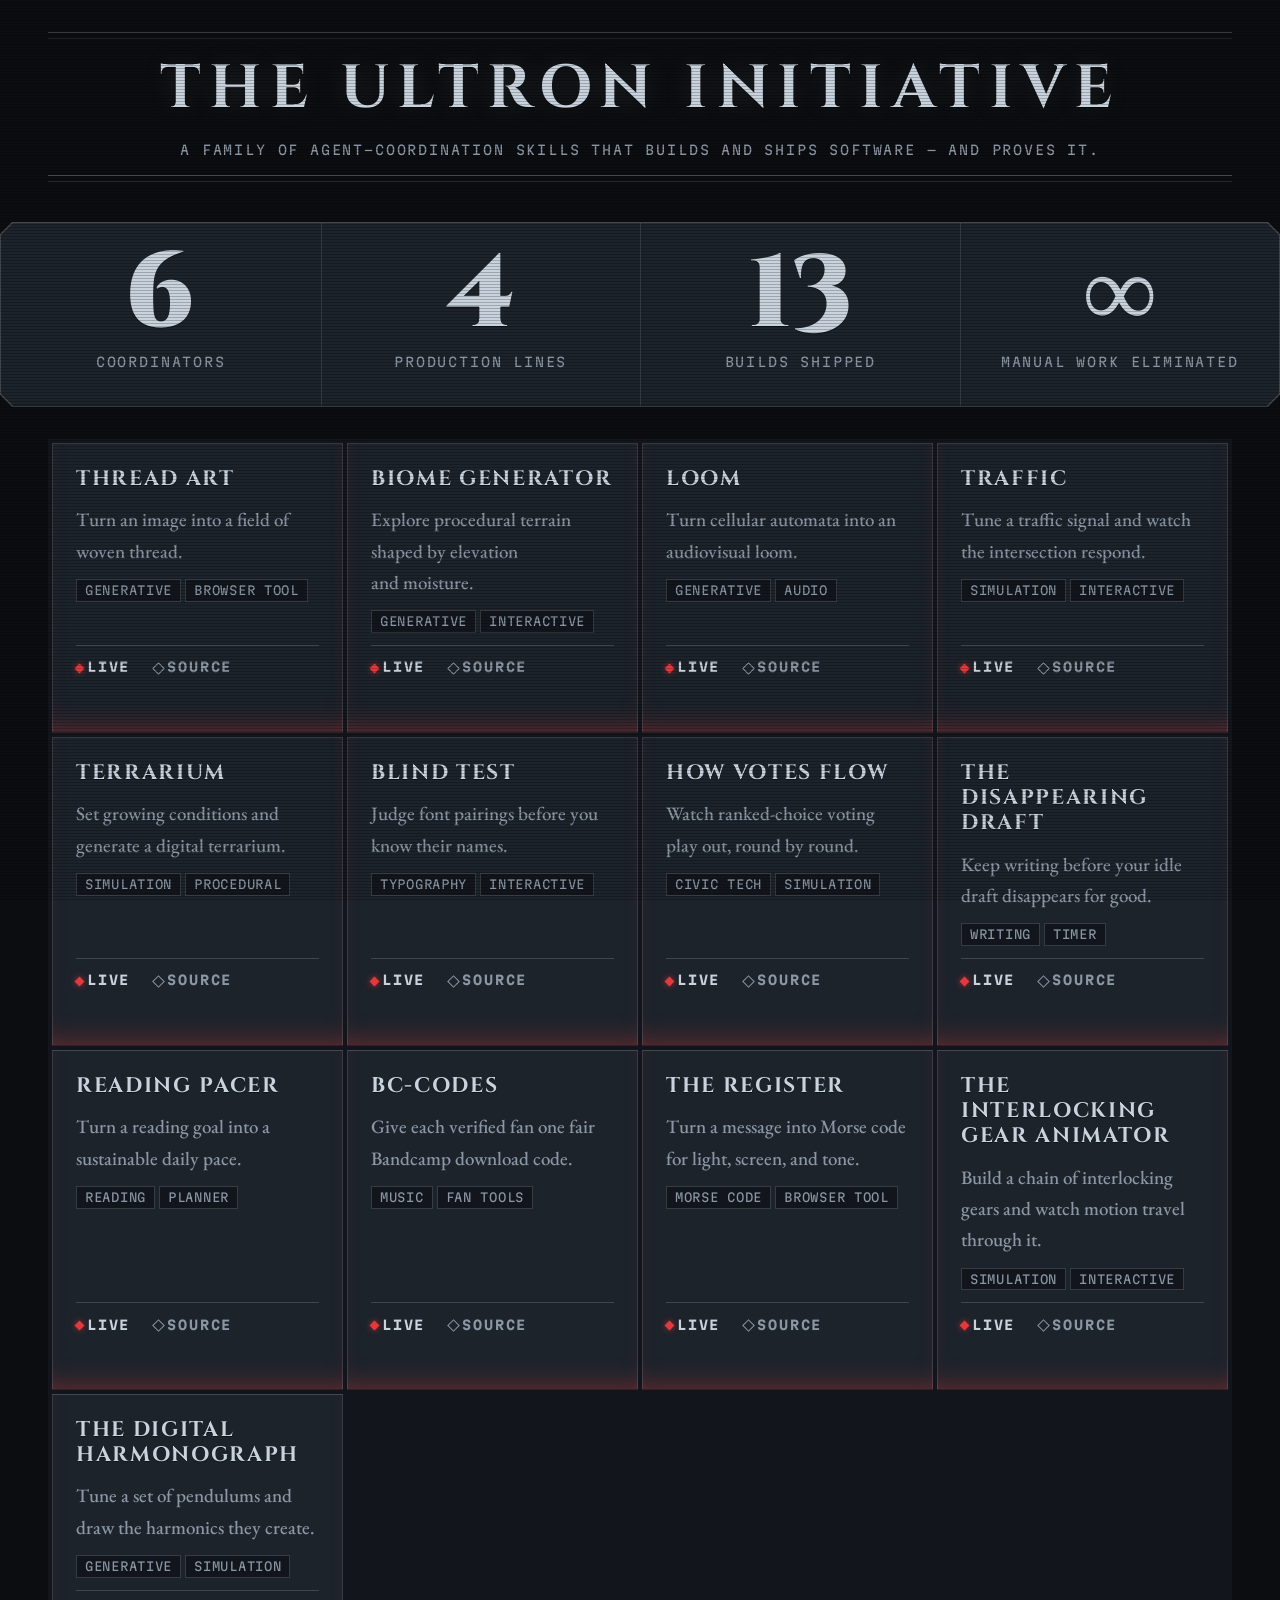
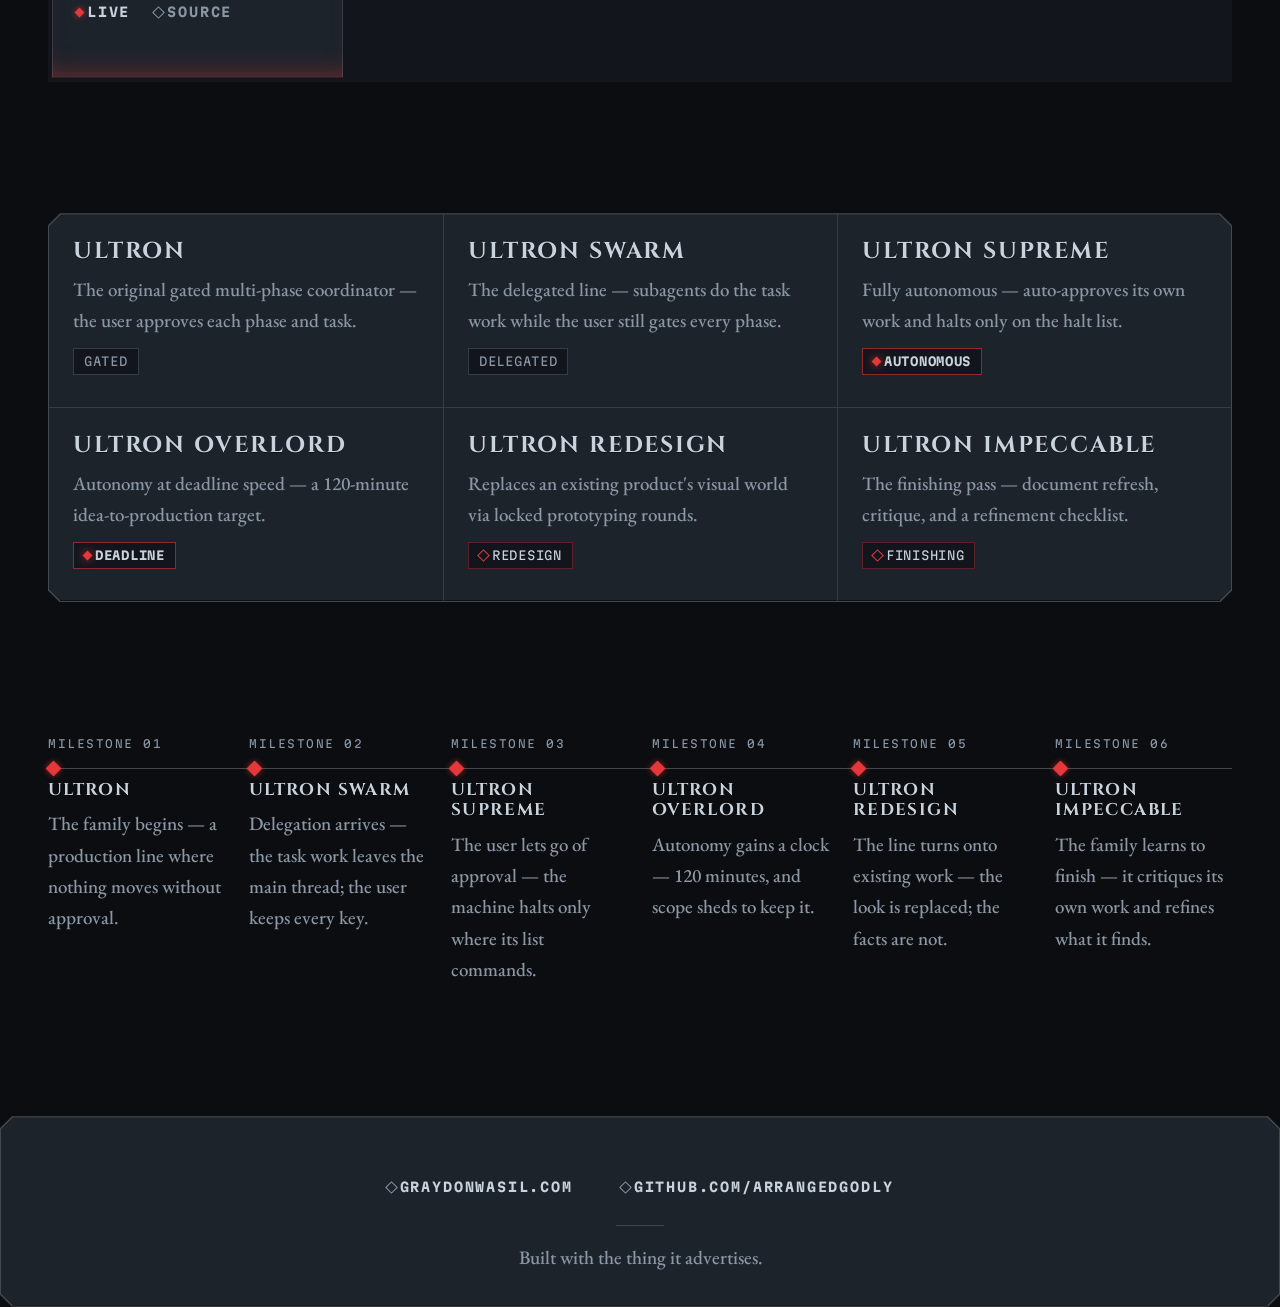
==== index.html @ 96508a0f "feat: The Ultron Initiative — zero-build showcase site One-page static monument for the ultron skill" ====
<!DOCTYPE html>
<html lang="en">
<head>
  <meta charset="utf-8">
  <meta name="viewport" content="width=device-width, initial-scale=1">
  <title>The Ultron Initiative</title>
  <link rel="icon" type="image/svg+xml" href="assets/favicon.svg">
  <link rel="stylesheet" href="css/tokens.css">
  <link rel="stylesheet" href="css/styles.css">
  <script src="data/builds.js" defer></script>
  <script src="data/timeline.js" defer></script>
  <script src="js/main.js" defer></script>
  <!-- A3 render pipeline: defer keeps order data -> loader -> renderer. -->
  <script src="js/render.js" defer></script>
  <!-- B5 motion system: defer keeps order data -> loader -> renderer -> motion. -->
  <script src="js/motion.js" defer></script>
</head>
<body>
  <!--
    Direction contract (locked — .impeccable/surfaces/index-html.md, key 4cf1bce5)

    - THESIS: The page is a monument to shipped work — thirteen engraved nameplates packed wall-to-wall under monumental counters — refusing the category-default stacked marketing bands and card-grid-with-hero arrangement.
    - OWN-WORLD: near-black `#0b0d10` ground, gunmetal `#1d232b` plate fields, chrome `#c9d3dd` engraved type, crimson `#e5383b` glow as the single active accent; scanline overlay; engraved/plate component language (nameplates, dedications, friezes — no soft cards, no drop-shadow card chrome).
    - STORY: visitor reads the counters (scale), scans the wall (proof, one click per plate), reads the dedications (the six coordinators), walks the frieze (growth over time), exits through the footer plate.
    - FIRST VIEWPORT: chrome wordmark "THE ULTRON INITIATIVE" stamped across the top; monumental counter band beneath it (6 COORDINATORS · 4 AUTONOMOUS MODES · 13 BUILDS SHIPPED · ∞ MANUAL WORK ELIMINATED); first crimson-lit nameplates glinting at the fold line.
    - FORM: Honor-Roll Wall, dealt position 5 of seven grounded structures, seed key `e8d349a0`.
    - FINISH: unreviewed and undocumented is unfinished; this build ends with the finish review, the verdict, DESIGN.md, and every shipping raster carrying its provenance.
  -->
  <!-- C1: the machine speaks even when it cannot run. Every section below
       is an empty mount until js/render.js fills it, so with scripting
       disabled the page would be a bare lintel — this notice names the
       mechanism and the recovery. The UA renders it ONLY when JS is off;
       with scripting enabled <noscript> content is never shown. -->
  <!-- D1: the skip link is the page's FIRST focusable element. It is
       visually hidden until focused (css section 9) and jumps straight to
       the wall — the content itself — past the wordmark and the counters.
       A plain anchor: it works with scripting disabled too. -->
  <a class="skip-link" href="#wall">Skip to the wall</a>
  <noscript>
    <!-- R3 ($impeccable polish): sentence case, machine voice — a long
         degraded passage in caps reads as shouting (the critique's
         all-caps-body finding); the transform came off in css section 8.
         Problem + recovery kept honest: JavaScript off, page empty, turn
         it on. -->
    <p class="noscript-notice">The machine renders this monument — JavaScript carves every section from data. Your browser declines it, so the wall stands unassembled. Enable JavaScript, and it rises.</p>
  </noscript>
  <!-- D1 landmarks: the wordmark stamp is the page banner (a body-level
       <header>); <main> holds the monument proper; the footer is the
       contentinfo. One h1 — the wordmark. A1 created no nav (single-page,
       no anchors) and none is added. -->
  <header id="hero">
    <!-- B2: the wordmark stamp. #hero is B2's build (A3 never renders it);
         the text is static branding, not data content. D1 moved it out of
         <main> into this banner <header>; styles are id-based, unchanged. -->
    <h1 class="hero-wordmark">The Ultron Initiative</h1>
    <!-- R2 ($impeccable clarify): the one plain-language line — what the
         family is, in the machine's readout voice. Static branding like the
         wordmark above it; styled in css section 1 (.hero-category); a plain
         <p>, no heading, no landmark. -->
    <p class="hero-category">A family of agent-coordination skills that builds and ships software — and proves it.</p>
  </header>
  <main>
    <section id="stats"></section>
    <!-- D1: tabindex="-1" lets the skip link move real focus onto the wall
         (anchors alone scroll but do not focus); the section's own outline
         is suppressed in css section 9 — it is a programmatic target, not a
         tab stop. -->
    <section id="wall" tabindex="-1"></section>
    <section id="roster"></section>
    <section id="frieze"></section>
  </main>
  <footer id="footer"></footer>
</body>
</html>
---- css/tokens.css ----
/* ==========================================================================
   The Ultron Initiative — design tokens + type foundation (task B1)
   --------------------------------------------------------------------------
   World: Honor-Roll Wall (locked, .impeccable/surfaces/index-html.md key
   4cf1bce5). Near-black ground, gunmetal plates, chrome engraved type,
   crimson as the single active accent, scanline overlay.

   LOADING: this file is linked BEFORE css/styles.css in index.html
   (link-first, chosen over @import so both sheets fetch in parallel and
   @font-face resolves without an import waterfall). styles.css stays
   import-free; B2-B4 append component styles there.

   TYPE (committed, docs/ultron/research/r1-typefaces.md — do not substitute):
   - Cinzel 700        wordmark, nameplate titles, section headings
   - Cinzel 900        monumental counter numerals (never below 600 — R1 risk)
   - Martian Mono 400  readouts, tags, labels, FINISH line
   - Martian Mono 700  active mode, readout emphasis
   - EB Garamond 500   body paragraphs, plate one-liners (never 400 here —
                       old-style hairlines die on near-black)

   All faces are latin-subset OFL woff2, self-hosted in assets/fonts/
   (licenses in assets/fonts/licenses/). Zero external requests: every
   url() in this sheet is same-origin relative to css/.

   CONTRAST (WCAG math logged in docs/ultron/production-log.md, B1):
   - --chrome      on --ground 12.83:1, on --plate 10.43:1 (body AAA)
   - --chrome-dim  on --ground  6.55:1, on --plate  5.32:1 (secondary AA)
   - --crimson     on --ground  4.60:1, on --plate  3.74:1 (accent; body-
                   size only on ground, large-text on plate)
   ========================================================================== */

:root {
  /* --- Palette (pinned — do not retune) --------------------------------- */
  --ground: #0b0d10;             /* page ground, near-black                */
  --plate: #1d232b;              /* gunmetal plate fields                  */
  --well: #12161c;               /* recessed wells inside plates (non-text)*/
  --chrome: #c9d3dd;             /* primary engraved type                  */
  --chrome-dim: #8b97a5;         /* secondary text (6.55:1 ground/5.32:1 plate) */
  --crimson: #e5383b;            /* the single active accent               */

  /* Hairline chrome rules and engraved edges (alpha over whatever field
     they cross, so one value serves ground and plate).                    */
  --rule-strong: rgba(201, 211, 221, 0.30);  /* hairline rules on ground   */
  --rule-soft: rgba(201, 211, 221, 0.14);    /* dividers, plate inner rules*/
  --rule-on-plate: rgba(201, 211, 221, 0.20);
  --edge-dark: rgba(0, 0, 0, 0.60);          /* engraved upper-edge shadow */
  --edge-light: rgba(201, 211, 221, 0.08);   /* engraved lower-edge catch  */

  /* --- Engraved plate language (composable primitives for B2-B4) -------- */
  --hairline: 1px;
  /* Bevelled plaque edge: dark top lip, chrome catch light on the bottom. */
  --plate-edge: inset 0 1px 0 rgba(0, 0, 0, 0.55),
                inset 0 -1px 0 rgba(201, 211, 221, 0.07);
  /* Lettering seated into the plate (pair with --chrome text on --plate). */
  --engrave-text: 0 1px 0 rgba(0, 0, 0, 0.45);
  /* Corner treatment: cut-plaque chamfer. NOTE: clip-path clips borders,
     so the hairline frame is made by an outer element filled with the rule
     color and an inner element inset by --hairline, both clipped.         */
  --chamfer: 12px;
  --corner-chamfer: polygon(
    var(--chamfer) 0, calc(100% - var(--chamfer)) 0, 100% var(--chamfer),
    100% calc(100% - var(--chamfer)), calc(100% - var(--chamfer)) 100%,
    var(--chamfer) 100%, 0 calc(100% - var(--chamfer)), 0 var(--chamfer));

  /* Crimson glow — the ONE active accent (hover raises glow, never motion-
     heavy; B5 owns the animation). Committed-world effect, not decoration:
     it marks the live/active state.                                       */
  --glow-crimson-soft: 0 0 18px rgba(229, 56, 59, 0.22);
  --glow-crimson-strong: 0 0 30px rgba(229, 56, 59, 0.38),
                         0 0 6px rgba(229, 56, 59, 0.55);

  /* --- Type families (fallbacks per R1) ---------------------------------- */
  --font-display: "Cinzel", "Times New Roman", serif;
  --font-mono: "Martian Mono", ui-monospace, "Courier New", monospace;
  --font-body: "EB Garamond", Georgia, serif;

  /* --- Type scale ---------------------------------------------------------
     --size-counter is deliberately monumental beyond the generic 6rem
     display cap: the committed FIRST VIEWPORT contract calls for monumental
     engraved numerals (memorable moment). Fluid via clamp.                */
  --size-counter: clamp(3.5rem, 5.5vw + 2rem, 9rem);    /* Cinzel 900      */
  --size-wordmark: clamp(2.25rem, 3.5vw + 1rem, 4.5rem);/* Cinzel 700      */
  --size-section: clamp(1.75rem, 1.4rem + 1.2vw, 2.75rem);
  --size-title: clamp(1.375rem, 1.125rem + 0.75vw, 1.875rem); /* nameplates */
  --size-body: clamp(1.0625rem, 1rem + 0.3vw, 1.1875rem);     /* Garamond   */
  --size-readout: 0.8125rem;                            /* Martian Mono 400*/
  --size-tag: 0.75rem;
  --size-micro: 0.6875rem;                              /* tracked caps only*/

  --leading-counter: 0.95;
  --leading-tight: 1.15;
  --leading-title: 1.2;
  --leading-readout: 1.4;
  --leading-body: 1.65;

  /* Inscriptional caps get positive tracking; never negative on Cinzel.   */
  --track-caps-wide: 0.14em;   /* wordmark, readouts set in uppercase       */
  --track-caps: 0.08em;        /* nameplate titles, section headings        */
  --track-readout: 0.06em;

  --weight-heavy: 900;
  --weight-bold: 700;
  --weight-body: 500;
  --weight-regular: 400;

  /* Counter numerals: lining + tabular so the B5 count-up doesn't jitter  */
  --numeric-tabular: lining-nums tabular-nums;

  --measure: 68ch;             /* body measure, craft floor 65-75ch         */

  /* --- Spacing scale (4px base; tight groups, generous separation) ------ */
  --space-3xs: 0.25rem;
  --space-2xs: 0.5rem;
  --space-xs: 0.75rem;
  --space-sm: 1rem;
  --space-md: 1.5rem;
  --space-lg: 2rem;
  --space-xl: 3rem;
  --space-2xl: 4rem;
  --space-3xl: 6rem;
  --space-4xl: 8rem;
  --gutter: clamp(1.25rem, 4vw, 3rem);        /* page gutter               */
  --section-gap: clamp(4rem, 9vw + 1rem, 9rem); /* between monument blocks */

  /* --- Scanline overlay ---------------------------------------------------
     Committed-world texture (OWN-WORLD block). A fixed, non-interactive
     pseudo-element paints 1px dark lines every 3px: visible as faint
     machine-texture on the gunmetal plates, near-invisible on the ground,
     never obscuring content. Static — no animation (B5 owns motion).      */
  --scanline-period: 3px;
  --scanline-ink: rgba(0, 0, 0, 0.22);
  --scanline-z: 9999;
}

/* --- Vendored faces (OFL; upstream google/fonts, vendored via Fontsource
       5.3.0 latin subsets — sources + dates in production-log.md B1). ------ */
@font-face {
  font-family: "Cinzel";
  src: url("../assets/fonts/cinzel-latin-700-normal.woff2") format("woff2");
  font-weight: 700;
  font-style: normal;
  font-display: swap;
  unicode-range: U+0000-00FF, U+0131, U+0152-0153, U+02BB-02BC, U+02C6,
    U+02DA, U+02DC, U+0304, U+0308, U+0329, U+2000-206F, U+20AC, U+2122,
    U+2191, U+2193, U+2212, U+2215, U+FEFF, U+FFFD;
}
@font-face {
  font-family: "Cinzel";
  src: url("../assets/fonts/cinzel-latin-900-normal.woff2") format("woff2");
  font-weight: 900;
  font-style: normal;
  font-display: swap;
  unicode-range: U+0000-00FF, U+0131, U+0152-0153, U+02BB-02BC, U+02C6,
    U+02DA, U+02DC, U+0304, U+0308, U+0329, U+2000-206F, U+20AC, U+2122,
    U+2191, U+2193, U+2212, U+2215, U+FEFF, U+FFFD;
}
@font-face {
  font-family: "Martian Mono";
  src: url("../assets/fonts/martian-mono-latin-400-normal.woff2")
    format("woff2");
  font-weight: 400;
  font-style: normal;
  font-display: swap;
  unicode-range: U+0000-00FF, U+0131, U+0152-0153, U+02BB-02BC, U+02C6,
    U+02DA, U+02DC, U+0304, U+0308, U+0329, U+2000-206F, U+20AC, U+2122,
    U+2191, U+2193, U+2212, U+2215, U+FEFF, U+FFFD;
}
@font-face {
  font-family: "Martian Mono";
  src: url("../assets/fonts/martian-mono-latin-700-normal.woff2")
    format("woff2");
  font-weight: 700;
  font-style: normal;
  font-display: swap;
  unicode-range: U+0000-00FF, U+0131, U+0152-0153, U+02BB-02BC, U+02C6,
    U+02DA, U+02DC, U+0304, U+0308, U+0329, U+2000-206F, U+20AC, U+2122,
    U+2191, U+2193, U+2212, U+2215, U+FEFF, U+FFFD;
}
@font-face {
  font-family: "EB Garamond";
  src: url("../assets/fonts/eb-garamond-latin-500-normal.woff2")
    format("woff2");
  font-weight: 500;
  font-style: normal;
  font-display: swap;
  unicode-range: U+0000-00FF, U+0131, U+0152-0153, U+02BB-02BC, U+02C6,
    U+02DA, U+02DC, U+0304, U+0308, U+0329, U+2000-206F, U+20AC, U+2122,
    U+2191, U+2193, U+2212, U+2215, U+FEFF, U+FFFD;
}

/* --- Minimal base (everything B2 needs below the token layer) ----------- */
html {
  background: var(--ground); /* overscroll never flashes white */
}

body {
  margin: 0;
  background: var(--ground);
  color: var(--chrome);
  font-family: var(--font-body);
  font-size: var(--size-body);
  font-weight: var(--weight-body);
  line-height: var(--leading-body);
  -webkit-font-smoothing: antialiased;
  text-rendering: optimizeLegibility;
}

/* Browser-surface chrome, themed (craft floor): selection cuts a crimson
   window into the metal rather than shipping the OS default. */
::selection {
  background: rgba(229, 56, 59, 0.35);
  color: var(--chrome);
}

/* The scanline overlay. */
body::after {
  content: "";
  position: fixed;
  inset: 0;
  z-index: var(--scanline-z);
  pointer-events: none;
  background: repeating-linear-gradient(
    to bottom,
    transparent 0,
    transparent calc(var(--scanline-period) - 1px),
    var(--scanline-ink) calc(var(--scanline-period) - 1px),
    var(--scanline-ink) var(--scanline-period)
  );
}
---- css/styles.css ----
/* ==========================================================================
   The Ultron Initiative — main stylesheet.
   B1 tokens + type live in css/tokens.css, linked BEFORE this file in
   index.html (link-first, not @import — parallel fetch, no waterfall).
   This file stays import-free; B2-B5 append component styles here.

   --------------------------------------------------------------------------
   B2 — FIRST VIEWPORT + B3 — NAMEPLATE WALL + B4 — ROSTER / FRIEZE /
   FOOTER (this file's scope)
   World: Honor-Roll Wall (locked, .impeccable/surfaces/index-html.md key
   4cf1bce5). The first viewport is a monument wall, not a SaaS hero:

     1. #hero  — chrome wordmark "THE ULTRON INITIATIVE" stamped across the
                 top between engraved double hairlines (the lintel).
     2. #stats — the monumental counter band: one full-bleed chamfered
                 gunmetal plate, four counters, Cinzel 900 numerals, mono
                 readout labels, hairline separators. data-count hooks are
                 A3's and stay untouched (B5 animates them).
     3. #wall  — the nameplate wall BEGINS in the first viewport: packed
                 auto-fill grid on a shared backing field, hairline-ruled
                 plates, engraved anatomy (title, one-liner, tags, links).
                 A faint static crimson ember pools at each plate's base —
                 the "first crimson-lit nameplates glinting at the fold
                 line"; hover/keyboard focus RAISES the glow (strong token).
                 Hover/focus states below are static; B5 wires their
                 transitions in section 7.

   Roster, frieze and footer are B4's builds, closing the styled page
   top-to-bottom in the same language:

     4. #roster — six dedications carved into ONE monumental chamfered
        band (the counter-band technique): 3x2 at desktop, 2x3 at tablet,
        one course at phone, hairline seams — never floating cards. Mode
        chips use a GRADED accent system (deliberate, logged B4): lit
        crimson diamonds mark the autonomous/deadline lines, hollow
        crimson the bounded passes, plain dim chips the human-gated
        lines — crimson stays the active accent, spent where the machine
        acts.
     5. #frieze — the lineage carved into the OPEN GROUND between the
        roster plate and the footer plate (the frieze breathes larger
        than the wall; the hairline spine IS the band): one full-width
        rail, hollow chrome diamonds seated on it, six courses hung
        below. Below 1180px it stands up into a vertical stele — one
        strategy per range, fully executed, no scroll traps, zero page
        overflow.
     6. #footer — a full-bleed chamfered plate bookending the counter
        band: attribution links in the wall's link anatomy (mono caps,
        drawn hollow diamonds, 44px targets), sign-off under a short
        centered rule. The page ends anchored on engraved metal.

   NEW text pairs introduced by B3: none — SOURCE links moved to
   --chrome-dim on --plate (5.32:1, logged at B1); LIVE links keep
   --chrome on --plate (10.43:1). Non-text: crimson hover rule / glow /
   diamonds on plate 3.74:1 and on ground 4.60:1 (both >= 3:1, WCAG
   1.4.11). Earlier pairs reuse logged values (chrome/ground 12.83,
   chrome/plate 10.43, chrome-dim/plate 5.32, chrome-dim/ground 6.55,
   chrome-dim/well 6.11).

   NEW text pairs introduced by B4: none — every pair reuses the logged
   matrix. Dedication names chrome/plate 10.43:1; roles chrome-dim/plate
   5.32:1; mode chips on --well (dim grade chrome-dim 6.11:1, marked/lit
   grades chrome 11.96:1); frieze dates + lines chrome-dim/ground 6.55:1,
   frieze titles chrome/ground 12.83:1; footer links chrome/plate
   10.43:1, sign-off chrome-dim/plate 5.32:1. Non-text markers: solid
   crimson chip diamonds on well 4.28:1, hollow dim-chrome diamonds on
   plate 5.32:1 (footer), chrome-dim frieze nodes on ground 6.55:1 — all
   >= 3:1 (WCAG 1.4.11). Chip FRAMES in alpha crimson are decorative
   tint; the mode word + diamond carry the state.

   ==========================================================================
   B5 — MOTION SYSTEM (section 7 of this file + js/motion.js)
   The page's ONE authored moment plus its registered glow states, all in
   section 7 so the motion system is auditable in one place:

     - COUNT-UP: the counter band counts up once on first view (driven by
       js/motion.js over A3's data-count hooks; numbers change via
       textContent ONLY — the .stat cells are fixed 1fr grid tracks, so no
       layout property is ever animated). ∞ renders verbatim, no hook.
     - GLOW: transitions on transform / box-shadow / background-color /
       border-color / text-decoration-color / text-shadow ONLY — never a
       layout property. Plate hover + footer-link underline are
       intent-only (hover/focus); frieze node ignition (.is-lit) and the
       roster band ignition (.is-ignited) are one-time, scroll-triggered
       via IntersectionObserver in js/motion.js (60ms stagger steps).
     - prefers-reduced-motion: the media query at the end of section 7
       kills every transition (states snap, all final, fully readable)
       and js/motion.js renders final values / final glow statically.
   ==========================================================================

   ==========================================================================
   C1 — DEGRADED STATES (section 8 of this file + the <noscript> block in
   index.html; js/motion.js and js/render.js untouched by C1)
   The monument under failure, in the same engraved language:

     - .noscript-notice — with scripting disabled the five mounts stay
       empty mounts, so the UA renders C1's <noscript> band at the top of
       <body>: a full-width gunmetal band, the machine naming the problem
       and the recovery in sentence-case readout type (R3 dropped the caps
       transform — long degraded passages in caps read as shouting) over
       the marked hollow-crimson diamond. Never shown when JS runs.
     - .empty-state — A3's degraded-mount element (<p class="empty-state"
       role="status">, emitted for #stats/#wall/#frieze when their data is
       empty/invalid): a quiet plate — hairline rule, raised bevel,
       sentence-case readout type in --chrome-dim (R3, same finding) —
       carrying the one-line message and
       its recovery hint over the same marked diamond (the mode chips'
       "marked" grade: the machine reports a bounded state, crimson stays
       the active accent). Inside #stats the state is re-clipped to the
       band's own chamfer and spans full width so the band frame never
       shows a lit gap (the B3 lesson: rule-color background must never
       peek out beside a plate).
     - Link-less plates need no rule: render.js omits .plate-links
       entirely when a build carries no usable url/sourceUrl, and the
       plate column simply ends at its tags (verified by trigger in the
       C1 harness; nothing to restyle).

   NEW text pairs introduced by C1: none — .empty-state and
   .noscript-notice reuse logged values (chrome-dim/plate 5.32:1,
   chrome/plate 10.43:1). Non-text: the hollow crimson marker on plate
   3.74:1 (>= 3:1, WCAG 1.4.11; the mode chips' marked diamond 4.28:1 on
   well already logged at B4 — same accent, same geometry).
   ==========================================================================

   ==========================================================================
   D1 — SEMANTICS + KEYBOARD (section 9 of this file; index.html landmark
   restructure + js/render.js heading system)
   The monument navigates non-visually (DAREDEVIL lens):

     - LANDMARKS (index.html): the wordmark stamp is the page BANNER
       (body-level <header id="hero>", moved out of <main> — styles are
       id-based, unchanged); <main> holds the monument (counter band, wall,
       dedications, frieze); <footer> is the contentinfo. No nav landmark:
       A1 created no nav (single page, no anchor links) and none is added.
     - OUTLINE (js/render.js): one h1 (the wordmark) -> one visually-hidden
       h2 per section (.section-heading, rendered by the pipeline) -> h3 per
       item (plate / dedication / milestone titles, demoted from A3's
       pending h2s). The headings are invisible (section 9) — structure
       without adding visual chrome.
     - SKIP LINK (.skip-link): the page's FIRST focusable element, hidden
       until focused, then a small ground plate — chrome mono caps on
       near-black with the global crimson :focus-visible ring — jumping to
       #wall (tabindex="-1" programmatic target, its section outline
       suppressed).

   NEW text pairs introduced by D1: none — the skip link reuses
   chrome/ground 12.83:1 (logged B1); the visually-hidden headings render
   no pixels. Focus ring unchanged from B2's global rule (crimson, 3.74:1
   on plate / 4.60:1 on ground — both >= 3:1, WCAG 1.4.11).
   ========================================================================== */

/* --- Browser-surface chrome (craft floor: the parts you did not draw still
   carry the design). Dark form/scrollbar surfaces + world scrollbars. ---- */
:root {
  color-scheme: dark;
}

html {
  scrollbar-color: var(--plate) var(--ground);
}

::-webkit-scrollbar {
  width: 12px;
  height: 12px;
}
::-webkit-scrollbar-track {
  background: var(--ground);
}
::-webkit-scrollbar-thumb {
  background: var(--plate);
  border: 1px solid var(--rule-soft);
}
::-webkit-scrollbar-thumb:hover {
  background: #232a34; /* --plate lifted one step; scroll affordance only */
}

/* Keyboard focus: one crimson ring everywhere (crimson on ground 4.60:1,
   on plate 3.74:1 — both above the 3:1 non-text minimum). */
:focus-visible {
  outline: 2px solid var(--crimson);
  outline-offset: 3px;
}

/* ==========================================================================
   1. HERO — the wordmark stamp (lintel of the monument)
   ========================================================================== */

#hero {
  padding: var(--space-lg) var(--gutter) var(--space-md);
  text-align: center;
}

/* Engraved double hairlines above and below the stamp — the lintel rules.
   Pseudo-elements so index.html stays a pure mount. */
#hero::before,
#hero::after {
  content: "";
  display: block;
  height: 5px; /* 1px rule + 3px gap + 1px rule */
  border-top: var(--hairline) solid var(--rule-strong);
  border-bottom: var(--hairline) solid var(--rule-soft);
}
#hero::before {
  margin-bottom: var(--space-sm);
}
#hero::after {
  margin-top: var(--space-sm);
}

.hero-wordmark {
  margin: 0;
  font-family: var(--font-display);
  font-weight: var(--weight-bold);
  font-size: var(--size-wordmark);
  line-height: var(--leading-tight);
  letter-spacing: var(--track-caps-wide);
  text-transform: uppercase;
  color: var(--chrome);
  text-wrap: balance;
  /* Stamped chrome: a dark seat below the lettering, plus one very faint
     chrome catch so the metal reads lit, not flat. Derived alphas of the
     pinned chrome only — no gradient text, no off-world color. */
  text-shadow:
    0 1px 0 rgba(0, 0, 0, 0.55),
    0 0 28px rgba(201, 211, 221, 0.14);
}

/* R2 ($impeccable clarify): the one plain-language line under the stamp —
   what the family is, spoken in the readout voice the counter band below
   already uses (Martian Mono 400, tracked caps, --chrome-dim). A quiet
   caption: text insertion only, the FIRST VIEWPORT composition (wordmark /
   counter band / plates at the fold) is untouched. New text pair reuses the
   logged matrix — chrome-dim on ground 6.55:1 (B1 arithmetic). */
.hero-category {
  margin: var(--space-sm) 0 0;
  font-family: var(--font-mono);
  font-weight: var(--weight-regular);
  font-size: var(--size-readout);
  line-height: var(--leading-readout);
  letter-spacing: var(--track-caps-wide);
  text-transform: uppercase;
  color: var(--chrome-dim); /* 6.55:1 on ground — B1 arithmetic */
  text-wrap: balance;
}

/* ==========================================================================
   2. COUNTER BAND — the monumental band beneath the wordmark
   --------------------------------------------------------------------------
   One full-bleed engraved plate. Chamfer + hairline frame via the tokens'
   outer-fill/inner-inset technique: #stats paints the rule color and is
   clipped; .stats-band sits 1px inside with its own clip, so the visible
   frame is a 1px chrome hairline that follows the cut corners.
   ========================================================================== */

#stats {
  margin-top: var(--space-sm);
  padding: var(--hairline);
  background: var(--rule-strong);
  clip-path: var(--corner-chamfer);
}

.stats-band {
  margin: 0;
  padding: 0;
  list-style: none;
  display: grid;
  grid-template-columns: repeat(4, minmax(0, 1fr));
  background: var(--plate);
  clip-path: var(--corner-chamfer);
  box-shadow:
    inset 0 1px 0 rgba(201, 211, 221, 0.06),
    inset 0 -1px 0 rgba(0, 0, 0, 0.5);
}

.stat {
  min-width: 0; /* long mono labels may never widen a track */
  padding: var(--space-md) var(--space-sm) var(--space-lg);
  text-align: center;
  border-left: var(--hairline) solid var(--rule-soft);
}
.stat:first-child {
  border-left: 0;
}

.stat-value {
  display: block;
  font-family: var(--font-display);
  font-weight: var(--weight-heavy);
  font-size: var(--size-counter);
  line-height: var(--leading-counter);
  color: var(--chrome);
  font-variant-numeric: var(--numeric-tabular);
  text-shadow: var(--engrave-text);
}

.stat-label {
  display: block;
  margin-top: var(--space-2xs);
  font-family: var(--font-mono);
  font-weight: var(--weight-regular);
  font-size: var(--size-readout);
  letter-spacing: var(--track-caps-wide);
  text-transform: uppercase;
  color: var(--chrome-dim);
}

/* ==========================================================================
   3. THE WALL — the nameplate wall (finished by task B3)
   --------------------------------------------------------------------------
   Packed wall, finished per B3: .wall-grid is one monument surface — a
   recessed --well backing field with mounting joints from the spacing
   scale — and each plate carries a hairline chrome rule, so plates are
   separated by rules over a shared field, never floating cards.
   auto-fill / minmax(280px) packs edge-to-edge and repacks 4 -> 2 -> 1
   columns with zero masonry gaps; 13 is prime, so the final row leaves
   bare backing wall visible — an honor roll with room to grow, not a
   hole (the earlier 1px chrome mortar read as a lit patch there, since
   empty cells painted LIGHTER than the plates).
   ========================================================================== */

#wall {
  margin: var(--space-lg) var(--gutter) 0;
}

.wall-grid {
  display: grid;
  grid-template-columns: repeat(auto-fill, minmax(min(100%, 280px), 1fr));
  gap: var(--space-3xs); /* mounting joints between plates */
  padding: var(--space-3xs); /* joint frame around the field */
  background: var(--well); /* the shared backing field of the monument */
}

.plate {
  position: relative;
  container: plate / inline-size; /* titles size against the plate, not vw */
  display: flex;
  flex-direction: column;
  gap: var(--space-xs);
  padding: var(--space-md);
  background: var(--plate);
  /* Raised-plate bevel (lit top lip, dark base) + hairline chrome rule +
     the static crimson ember pooled at the base — the glint the FIRST
     VIEWPORT contract asks for at the fold line. The rule is the B3
     mortar line: plates are separated by rules over the shared backing
     field, never floating cards. */
  box-shadow:
    inset 0 1px 0 rgba(201, 211, 221, 0.08),
    inset 0 -1px 0 rgba(0, 0, 0, 0.5),
    inset 0 0 0 1px var(--rule-soft),
    inset 0 -20px 30px -22px rgba(229, 56, 59, 0.55);
}

/* Hover / keyboard presence RAISES the glow (surface brief: "hover raises
   glow"): the chrome rule turns crimson, the base ember deepens, and the
   outer glow lifts to the strong token. The 1px lift is a static state
   change (translate only, never scale). The z-index lift lets the outer
   glow read over neighboring plates.
   B5 wired: the transform + box-shadow transition lives in section 7
   (no layout properties; prefers-reduced-motion snaps it). */
.plate:hover,
.plate:focus-within {
  z-index: 1;
  transform: translateY(-1px);
  box-shadow:
    inset 0 1px 0 rgba(201, 211, 221, 0.1),
    inset 0 -1px 0 rgba(0, 0, 0, 0.5),
    inset 0 0 0 1px rgba(229, 56, 59, 0.5),
    inset 0 -28px 44px -26px rgba(229, 56, 59, 0.62),
    var(--glow-crimson-strong);
}

.plate-title {
  margin: 0;
  font-family: var(--font-display);
  font-weight: var(--weight-bold);
  /* B3 wall fix: the wall packs MORE columns as the viewport WIDENS
     (auto-fill), so plates get narrower while a vw-based title would keep
     growing — measured overflow at 1280/1440/1600/1920 ("THE DIGITAL
     HARMONOGRAPH": Cinzel 700 caps + tracking = 10.6em, the wall's widest
     word). The title therefore scales against the plate itself (cqi),
     clamped to the same 1.375-1.875rem span as --size-title at the widths
     where plates are wide, with a 21px floor for the narrowest tracks.
     Slope chosen from measured word metrics: 9cqi - 4.5px keeps the
     longest word inside the inner edge at every packed column count
     (fit limit (plate-48px)/10.6). Fallback (no container-query support):
     the var(--size-title) declaration above still applies. */
  font-size: var(--size-title);
  font-size: clamp(1.3125rem, 9cqi - 0.28125rem, 1.875rem);
  line-height: var(--leading-title);
  letter-spacing: var(--track-caps);
  text-transform: uppercase;
  color: var(--chrome);
  text-wrap: balance;
  text-shadow: var(--engrave-text);
}

.plate-description {
  margin: 0;
  color: var(--chrome-dim); /* 5.32:1 on plate — B1 arithmetic */
  text-wrap: pretty;
}

.plate-tags {
  margin: 0;
  padding: 0;
  list-style: none;
  display: flex;
  flex-wrap: wrap;
  gap: var(--space-3xs);
}

.plate-tag {
  padding: 0.125rem 0.5rem;
  background: var(--well);
  border: var(--hairline) solid var(--rule-on-plate);
  font-family: var(--font-mono);
  font-weight: var(--weight-regular);
  font-size: var(--size-tag);
  line-height: var(--leading-readout);
  letter-spacing: var(--track-readout);
  text-transform: uppercase;
  color: var(--chrome-dim); /* 6.11:1 on well — B2 arithmetic, log entry */
}

/* Links row: seated behind a hairline base rule, pinned to the plate foot
   so rows of plates share one datum line. The links carry their own
   height (44px tap targets, B3) with centered content, so the rule sits
   a clean half-gap above the labels. */
.plate-links {
  margin-top: auto;
  display: flex;
  flex-wrap: wrap;
  gap: 0 var(--space-md);
  border-top: var(--hairline) solid var(--rule-on-plate);
}

.plate-link {
  box-sizing: border-box;
  display: inline-flex;
  align-items: center;
  min-height: 44px; /* tap-target floor (B3 validation criterion) */
  gap: var(--space-3xs);
  font-family: var(--font-mono);
  font-weight: var(--weight-bold);
  font-size: var(--size-readout);
  letter-spacing: var(--track-caps-wide);
  text-transform: uppercase;
  color: var(--chrome); /* 10.43:1 on plate */
  text-decoration: none;
}

/* Link markers are drawn geometry (the world's icon system): LIVE carries
   the lit crimson diamond — the per-plate glint, the only active marker;
   SOURCE a hollow dim-chrome one (inert/secondary, 5.32:1 on plate). */
.plate-link::before {
  content: "";
  width: 7px;
  height: 7px;
  transform: rotate(45deg);
}
.plate-link-live::before {
  background: var(--crimson);
  box-shadow: 0 0 6px rgba(229, 56, 59, 0.65);
}
.plate-link-source {
  color: var(--chrome-dim); /* 5.32:1 on plate — secondary by design */
}
.plate-link-source::before {
  border: var(--hairline) solid var(--chrome-dim);
}

.plate-link:hover {
  text-decoration: underline;
  text-decoration-color: var(--crimson);
  text-decoration-thickness: var(--hairline);
  text-underline-offset: 4px;
}
.plate-link-source:hover {
  color: var(--chrome); /* the inert link wakes under intent */
}

.plate-link:active {
  text-shadow: 0 0 10px rgba(229, 56, 59, 0.55);
}

/* ==========================================================================
   4. ROSTER — the dedication band (finished by task B4)
   --------------------------------------------------------------------------
   Six dedications carved into ONE monumental band — the counter band's own
   technique: #roster paints the rule color and is clipped; .roster-band
   sits 1px inside with its own clip, so the 1px chrome hairline frame
   follows the cut corners. Inside, hairline seams (never floating cards)
   divide the band: 3 x 2 at desktop, 2 x 3 at tablet, one course at phone.

   MODE CHIPS — a graded accent system (deliberate, logged B4). Crimson is
   the ACTIVE accent, so it marks how much machine acts, mirroring the
   wall's link language (lit crimson LIVE diamond vs dim hollow SOURCE):
     lit    autonomous / deadline — filled crimson diamond + glow, crimson
            frame, full-chrome bold text: the machine acts alone.
     marked redesign / finishing — hollow crimson diamond, faint crimson
            frame, chrome text: the machine runs a bounded pass.
     dim    gated / delegated — no diamond, plain well chip, dim chrome:
            the human holds the gate.
   Chip FRAMES in alpha crimson are decorative tint (the mode word + the
   solid diamond carry the state — 4.28:1 on well, non-text).
   ========================================================================== */

#roster {
  margin: var(--section-gap) var(--gutter) 0;
  padding: var(--hairline);
  background: var(--rule-strong);
  clip-path: var(--corner-chamfer);
}

.roster-band {
  margin: 0;
  padding: 0;
  list-style: none;
  display: grid;
  grid-template-columns: repeat(3, minmax(0, 1fr));
  background: var(--plate);
  clip-path: var(--corner-chamfer);
  box-shadow:
    inset 0 1px 0 rgba(201, 211, 221, 0.06),
    inset 0 -1px 0 rgba(0, 0, 0, 0.5);
}

.dedication {
  container: dedication / inline-size; /* names size against the cell */
  display: flex;
  flex-direction: column;
  align-items: flex-start;
  min-width: 0;
  padding: var(--space-md) var(--space-md) var(--space-lg);
}

/* Hairline seams follow the live grid geometry. Every rule is scoped under
   .roster-band so each breakpoint's reset meets the base selectors at equal
   specificity and wins by source order (see the media queries below). */
.roster-band .dedication {
  border-left: 0;
  border-top: 0;
}
.roster-band .dedication:nth-child(3n + 2),
.roster-band .dedication:nth-child(3n + 3) {
  border-left: var(--hairline) solid var(--rule-soft);
}
.roster-band .dedication:nth-child(n + 4) {
  border-top: var(--hairline) solid var(--rule-soft);
}

.dedication-name {
  margin: 0;
  font-family: var(--font-display);
  font-weight: var(--weight-bold);
  /* The band packs MORE columns as the viewport widens, so — like the
     wall's titles — names scale against the cell (cqi). Ceiling 1.625rem
     keeps the longest name ("ULTRON IMPECCABLE", ~14.5em at caps +
     tracking) on one line in a 3-column cell; below ~640px it wraps
     balanced instead of shrinking past legibility. Fallback (no
     container-query support): var(--size-title). */
  font-size: var(--size-title);
  font-size: clamp(1.125rem, 5.6cqi + 0.225rem, 1.625rem);
  line-height: var(--leading-title);
  letter-spacing: var(--track-caps);
  text-transform: uppercase;
  color: var(--chrome); /* 10.43:1 on plate — B1 arithmetic */
  text-wrap: balance;
  text-shadow: var(--engrave-text);
}

.dedication-role {
  margin: var(--space-2xs) 0 0;
  color: var(--chrome-dim); /* 5.32:1 on plate — B1 arithmetic */
  text-wrap: pretty;
}

.dedication-mode {
  display: inline-flex;
  align-items: center;
  gap: var(--space-3xs);
  margin: var(--space-xs) 0 0;
  padding: 0.25rem 0.625rem;
  background: var(--well);
  border: var(--hairline) solid var(--rule-on-plate);
  font-family: var(--font-mono);
  font-weight: var(--weight-regular);
  font-size: var(--size-tag);
  line-height: var(--leading-readout);
  letter-spacing: var(--track-readout);
  text-transform: uppercase;
  color: var(--chrome-dim); /* 6.11:1 on well — B2 arithmetic */
}
.dedication-mode::before {
  content: "";
  width: 7px;
  height: 7px;
  transform: rotate(45deg);
}

/* marked — the machine runs a bounded pass (redesign / finishing) */
.dedication-mode[data-mode="redesign"],
.dedication-mode[data-mode="finishing"] {
  border-color: rgba(229, 56, 59, 0.35);
  color: var(--chrome); /* 11.96:1 on well — B2 arithmetic */
}
.dedication-mode[data-mode="redesign"]::before,
.dedication-mode[data-mode="finishing"]::before {
  border: var(--hairline) solid var(--crimson); /* 4.28:1 on well (non-text) */
}

/* lit — the machine acts alone (autonomous / deadline) */
.dedication-mode[data-mode="autonomous"],
.dedication-mode[data-mode="deadline"] {
  border-color: rgba(229, 56, 59, 0.6);
  color: var(--chrome);
  font-weight: var(--weight-bold);
}
.dedication-mode[data-mode="autonomous"]::before,
.dedication-mode[data-mode="deadline"]::before {
  background: var(--crimson); /* 4.28:1 on well (non-text) */
  box-shadow: 0 0 6px rgba(229, 56, 59, 0.65); /* B5 wired: raised once at band ignition (section 7) */
}

/* dim — the human holds the gate (gated / delegated): the plain chip
   above with the marker removed. */
.dedication-mode[data-mode="gated"]::before,
.dedication-mode[data-mode="delegated"]::before {
  content: none;
}

/* --- Dedication band repacks (seams follow the new geometry) ------------- */

@media (max-width: 900px) {
  .roster-band {
    grid-template-columns: repeat(2, minmax(0, 1fr));
  }
  .roster-band .dedication,
  .roster-band .dedication:nth-child(3n + 2),
  .roster-band .dedication:nth-child(3n + 3),
  .roster-band .dedication:nth-child(n + 4) {
    border-left: 0;
    border-top: var(--hairline) solid var(--rule-soft);
  }
  .roster-band .dedication:first-child {
    border-top: 0;
  }
  .roster-band .dedication:nth-child(even) {
    border-left: var(--hairline) solid var(--rule-soft);
  }
}

@media (max-width: 560px) {
  .roster-band {
    grid-template-columns: minmax(0, 1fr);
  }
  .roster-band .dedication {
    padding: var(--space-md) var(--space-sm) var(--space-lg);
  }
  .roster-band .dedication,
  .roster-band .dedication:nth-child(even),
  .roster-band .dedication:nth-child(3n + 2),
  .roster-band .dedication:nth-child(3n + 3),
  .roster-band .dedication:nth-child(n + 4) {
    border-left: 0;
    border-top: var(--hairline) solid var(--rule-soft);
  }
  .roster-band .dedication:first-child {
    border-top: 0;
  }
}

/* ==========================================================================
   5. LINEAGE FRIEZE — the carved timeline (finished by task B4)
   --------------------------------------------------------------------------
   Open carved band between the roster plate and the footer plate: the
   lineage is cut into the ground itself — no plate around it, the hairline
   spine IS the band. Scroll pacing: the frieze breathes larger than the
   wall above it, on the same token rhythm (--section-gap margins).

   Desktop (>= 1180px): one horizontal frieze — six courses hung from a
   full-width hairline rail, a hollow chrome diamond seated on the rail at
   each course's left edge, ordinal/date above the rail, title + line
   below. Below 1180px the same frieze stands up into a vertical stele:
   left-hand rail, one course per milestone. One strategy per range, fully
   executed — no scroll traps, zero page overflow at any width.
   ========================================================================== */

#frieze {
  margin: var(--section-gap) var(--gutter);
}

.frieze-line {
  --spine-y: 2.125rem; /* date line (1.25rem) + gap + half node */
  position: relative;
  margin: 0;
  padding: 0;
  list-style: none;
  display: grid;
  grid-template-columns: repeat(6, minmax(0, 1fr));
  column-gap: var(--space-md);
}

/* The carved spine: one hairline across the whole band. */
.frieze-line::before {
  content: "";
  position: absolute;
  top: var(--spine-y);
  left: 0;
  right: 0;
  border-top: var(--hairline) solid var(--rule-strong);
}

.milestone {
  container: milestone / inline-size; /* titles size against the course */
  position: relative;
  min-width: 0;
}

/* Node: a hollow chrome diamond seated on the rail; the ground fill masks
   the hairline behind it, so the diamond reads carved, not stuck on.
   B5 wired: node ignition — the diamonds light crimson in lineage order
   on first view (js/motion.js IntersectionObserver + .is-lit state and
   its transition in section 7; reduced-motion renders them lit,
   statically). */
.milestone::before {
  content: "";
  position: absolute;
  left: 0;
  top: calc(var(--spine-y) - 0.34375rem); /* center the 11px box on the rail */
  width: 9px;
  height: 9px;
  background: var(--ground);
  border: var(--hairline) solid var(--chrome-dim); /* 6.55:1 on ground */
  transform: rotate(45deg);
}

.milestone-date {
  display: block;
  height: 1.25rem;
  line-height: 1.25rem;
  font-family: var(--font-mono);
  font-weight: var(--weight-regular);
  font-size: var(--size-micro);
  letter-spacing: var(--track-caps-wide);
  text-transform: uppercase;
  color: var(--chrome-dim); /* 6.55:1 on ground — B1 arithmetic */
  white-space: nowrap;
}

.milestone-title {
  /* Cleared past the node below the rail: rail y + one gap, minus the
     date line the margin starts after. */
  margin: calc(var(--spine-y) - 1.25rem + var(--space-xs)) 0 0;
  font-family: var(--font-display);
  font-weight: var(--weight-bold);
  /* Six packed courses narrow as the viewport widens, so — like the
     wall's and band's titles — size against the course (cqi). Floor
     1.0625rem keeps the widest word ("IMPECCABLE", ~8.8em caps+tracking)
     inside the narrowest 1180px course. Fallback: the vw clamp. */
  font-size: clamp(1.0625rem, 1rem + 0.35vw, 1.25rem);
  font-size: clamp(1.0625rem, 11cqi - 0.28125rem, 1.25rem);
  line-height: var(--leading-title);
  letter-spacing: var(--track-caps);
  text-transform: uppercase;
  color: var(--chrome); /* 12.83:1 on ground — B1 arithmetic */
  text-wrap: balance;
  text-shadow: var(--engrave-text);
}

.milestone-line {
  margin: var(--space-2xs) 0 0;
  color: var(--chrome-dim); /* 6.55:1 on ground — B1 arithmetic */
  text-wrap: pretty;
}

/* --- Vertical stele: below 1180px the frieze stands up -------------------- */

@media (max-width: 1179.98px) {
  .frieze-line {
    grid-template-columns: minmax(0, 1fr);
    row-gap: var(--space-lg);
  }
  .frieze-line::before {
    content: none; /* the rail becomes per-course segments below */
  }
  .milestone {
    padding-left: var(--space-lg);
  }
  .milestone::before {
    left: 0;
    top: 0.3125rem; /* the node rides at each course's top-left */
  }
  /* Each course carves the rail down to the next node; the last course
     ends the lineage. */
  .milestone::after {
    content: "";
    position: absolute;
    left: 5px;
    top: 1.125rem;
    bottom: calc(-1 * var(--space-lg) - 0.3125rem);
    border-left: var(--hairline) solid var(--rule-strong);
  }
  .milestone:last-child::after {
    content: none;
  }
  .milestone-date {
    height: auto;
    line-height: var(--leading-readout);
  }
  .milestone-title {
    margin-top: var(--space-xs);
  }
}

/* ==========================================================================
   6. FOOTER PLATE — the close (finished by task B4)
   --------------------------------------------------------------------------
   Full-bleed chamfered plate, bookending the counter band that opens the
   page: the monument ends on engraved metal, not a bare link row. The two
   attribution links carry the wall's link anatomy (mono caps, drawn
   diamond, 44px tap target, focus-visible ring from the global rule);
   the sign-off sits under a short centered rule like plaque furniture.
   ========================================================================== */

#footer {
  margin-top: var(--section-gap);
  padding: var(--hairline);
  background: var(--rule-strong);
  clip-path: var(--corner-chamfer);
}

.footer-plate {
  padding: var(--space-xl) var(--gutter) var(--space-lg);
  background: var(--plate);
  clip-path: var(--corner-chamfer);
  box-shadow:
    inset 0 1px 0 rgba(201, 211, 221, 0.06),
    inset 0 -1px 0 rgba(0, 0, 0, 0.5);
  text-align: center;
}

.footer-links {
  display: flex;
  flex-wrap: wrap;
  justify-content: center;
  column-gap: var(--space-xl);
  row-gap: 0;
  margin: 0;
}

.footer-link {
  box-sizing: border-box;
  display: inline-flex;
  align-items: center;
  min-height: 44px; /* tap-target floor (B3 convention) */
  gap: var(--space-3xs);
  font-family: var(--font-mono);
  font-weight: var(--weight-bold);
  font-size: var(--size-readout);
  letter-spacing: var(--track-caps-wide);
  text-transform: uppercase;
  color: var(--chrome); /* 10.43:1 on plate — B1 arithmetic */
  text-decoration: none;
}
/* Attribution diamonds use the inert hollow marker (the SOURCE
   convention): these links leave the monument, so they are not the
   active accent. */
.footer-link::before {
  content: "";
  width: 7px;
  height: 7px;
  border: var(--hairline) solid var(--chrome-dim); /* 5.32:1 on plate */
  transform: rotate(45deg);
}

.footer-link:hover {
  text-decoration: underline;
  text-decoration-color: var(--crimson);
  text-decoration-thickness: var(--hairline);
  text-underline-offset: 4px;
} /* B5 wired: the underline draws in + a soft glow lands in section 7 */

.footer-link:active {
  text-shadow: 0 0 10px rgba(229, 56, 59, 0.55);
}

.footer-line {
  margin: var(--space-sm) 0 0;
  color: var(--chrome-dim); /* 5.32:1 on plate — B1 arithmetic */
}
/* Short centered rule above the sign-off — engraved plaque furniture. */
.footer-line::before {
  content: "";
  display: block;
  width: 3rem;
  margin: 0 auto var(--space-sm);
  border-top: var(--hairline) solid var(--rule-on-plate);
}

/* ==========================================================================
   First-viewport composition breakpoints
   ========================================================================== */

@media (max-width: 900px) {
  /* Counter band stacks 2x2; hairline seams follow the new geometry. */
  .stats-band {
    grid-template-columns: repeat(2, minmax(0, 1fr));
  }
  .stat {
    border-left: 0;
  }
  .stat:nth-child(even) {
    border-left: var(--hairline) solid var(--rule-soft);
  }
  .stat:nth-child(n + 3) {
    border-top: var(--hairline) solid var(--rule-soft);
  }
}

@media (max-width: 480px) {
  .stat {
    padding: var(--space-sm) var(--space-2xs) var(--space-md);
  }
  .stat-label {
    font-size: var(--size-micro);
  }
}

/* ==========================================================================
   7. MOTION — B5's entire stylesheet contribution (see header, B5 block)
   --------------------------------------------------------------------------
   Budget: transitions on transform / box-shadow / background-color /
   border-color / text-decoration-color / text-shadow ONLY — never a layout
   property (no width / height / margin / top / left / padding / font-size
   animation anywhere). The count-up changes text via textContent (fixed
   1fr grid tracks — no reflow). Durations are short and decelerating;
   glow transitions fire on intent (hover/focus) or once, on ignition.
   prefers-reduced-motion (media query at the end of this section) snaps
   every state instantly; js/motion.js additionally renders final values
   and final glow statically under the same preference.
   ========================================================================== */

/* Plate hover / keyboard focus: raise the glow + the 1px lift. Intent-only
   (fires on :hover / :focus-within, never on scroll). */
.plate {
  transition: transform 0.15s ease-out,
    box-shadow 0.3s cubic-bezier(0.22, 1, 0.36, 1);
}

/* Frieze node ignition: hollow chrome-dim -> lit crimson, once, in
   lineage order (the .is-lit class comes from js/motion.js, staggered
   60ms per node as they enter the viewport). Paint-only properties:
   background-color / border-color / box-shadow on a fixed 9px box. */
.milestone::before {
  transition: background-color 0.35s ease-out,
    border-color 0.35s ease-out,
    box-shadow 0.35s ease-out;
}
.milestone.is-lit::before {
  background: var(--crimson); /* 4.60:1 on ground (non-text) — logged B1 */
  border-color: var(--crimson);
  box-shadow: 0 0 6px rgba(229, 56, 59, 0.65);
}

/* Roster band ignition: the lit mode diamonds (autonomous / deadline)
   raise their glow once when the band first enters view (.is-ignited
   from js/motion.js). Rest state is exactly B4's verified glow; the
   raised state is a decorative bloom (the solid diamond + mode word
   carry the state). The 60ms step between the two lit chips is a
   transition-delay — it applies only to this one-time class flip. */
.dedication-mode[data-mode="autonomous"]::before,
.dedication-mode[data-mode="deadline"]::before {
  transition: box-shadow 0.4s ease-out;
}
.dedication-mode[data-mode="deadline"]::before {
  transition-delay: 60ms;
}
.roster-band.is-ignited .dedication-mode[data-mode="autonomous"]::before,
.roster-band.is-ignited .dedication-mode[data-mode="deadline"]::before {
  box-shadow: 0 0 10px rgba(229, 56, 59, 0.8);
}

/* Footer attribution links: the crimson underline draws in on intent and
   a soft glow blooms behind the lettering. The base rule below paints an
   underline in transparent crimson so text-decoration-color (a paint
   property) can animate — the resting render is pixel-identical to B4's. */
.footer-link {
  text-decoration-line: underline;
  text-decoration-color: rgba(229, 56, 59, 0);
  text-decoration-thickness: var(--hairline);
  text-underline-offset: 4px;
  transition: text-decoration-color 0.2s ease-out,
    text-shadow 0.25s ease-out;
}
.footer-link:hover {
  text-shadow: 0 0 10px rgba(229, 56, 59, 0.4);
}

/* --- prefers-reduced-motion: the hard kill switch -------------------------
   Every B5 transition off; states snap to their final, static, fully
   readable values. Placed last so it wins the cascade over every
   declaration above at equal specificity. js/motion.js mirrors this in
   JS (final counter values, ignition classes applied synchronously). */
@media (prefers-reduced-motion: reduce) {
  .plate,
  .milestone::before,
  .dedication-mode[data-mode="autonomous"]::before,
  .dedication-mode[data-mode="deadline"]::before,
  .footer-link {
    transition: none;
  }
}

/* ==========================================================================
   8. DEGRADED STATES — the monument under failure (task C1; see the C1
   header block for the full language). Section 7 stays motion's; C1 appends
   after it — these selectors share no properties with section 7, so the
   cascade order is neutral.
   ========================================================================== */

/* The machine speaks when it cannot run: the <noscript> band at the top of
   <body> (index.html). Full-width gunmetal band closing on a hairline rule;
   readout type in full chrome, set sentence-case — a passage this long in
   caps reads as shouting (R3 $impeccable polish, the critique's
   all-caps-body finding; the Inscriptional Caps Rule keeps every short
   label, this long degraded passage alone loses it). This message is the
   whole page when it shows, so it takes the primary voice, not the dim
   one. */
.noscript-notice {
  margin: 0;
  padding: var(--space-sm) var(--gutter);
  background: var(--plate);
  border-bottom: var(--hairline) solid var(--rule-strong);
  font-family: var(--font-mono);
  font-weight: var(--weight-regular);
  font-size: var(--size-readout);
  line-height: var(--leading-readout);
  letter-spacing: var(--track-readout);
  text-align: center;
  color: var(--chrome); /* 10.43:1 on plate — logged B1 */
}

/* A quiet plate for an empty mount: hairline rule + raised bevel (the
   .plate convention), readout type in the dim secondary voice, sentence-
   case (same R3 all-caps-body finding as the noscript band above),
   centered, held to the body measure so the message never runs
   wall-to-wall. The marked hollow-crimson diamond (the mode chips'
   "marked" grade) seats above the line: the machine reporting a bounded
   state. */
.empty-state {
  max-width: 68ch; /* --measure; a degraded state stays quiet */
  margin: 0 auto;
  padding: var(--space-md);
  background: var(--plate);
  border: var(--hairline) solid var(--rule-soft);
  box-shadow:
    inset 0 1px 0 rgba(201, 211, 221, 0.08),
    inset 0 -1px 0 rgba(0, 0, 0, 0.5);
  font-family: var(--font-mono);
  font-weight: var(--weight-regular);
  font-size: var(--size-readout);
  line-height: var(--leading-readout);
  letter-spacing: var(--track-readout);
  text-align: center;
  color: var(--chrome-dim); /* 5.32:1 on plate — logged B1 */
}

.empty-state::before,
.noscript-notice::before {
  content: "";
  display: block;
  width: 7px;
  height: 7px;
  margin: 0 auto var(--space-2xs);
  border: var(--hairline) solid var(--crimson); /* 3.74:1 on plate (non-text) */
  transform: rotate(45deg);
}

/* Inside the counter band the state wears the band's own anatomy: chamfered
   inner plate (.stats-band's), no second border, full width — #stats paints
   the 1px rule color behind its child, so any gap beside a narrow plate
   would read as a lit patch (the B3 mortar lesson). */
#stats .empty-state {
  max-width: none;
  border: 0;
  padding: var(--space-lg) var(--space-md);
  clip-path: var(--corner-chamfer);
  box-shadow:
    inset 0 1px 0 rgba(201, 211, 221, 0.06),
    inset 0 -1px 0 rgba(0, 0, 0, 0.5);
}

/* ==========================================================================
   9. SEMANTICS + KEYBOARD — task D1 (see header, D1 block)
   Section 8 stays C1's; D1 appends after it. Three pieces: the off-screen
   helper for the renderer's section headings, the skip link, and the skip
   target's outline suppression. No color tokens are touched — the focus
   ring and skip link reuse logged pairs only.
   ========================================================================== */

/* Off-screen helper (also used by js/render.js's .section-heading h2s):
   the outline h1 -> h2 -> h3 exists for assistive tech without adding
   visible chrome to the monument. The standard clip pattern — removed from
   layout flow (absolute) so no mount's geometry changes. */
.visually-hidden {
  position: absolute;
  width: 1px;
  height: 1px;
  margin: -1px;
  padding: 0;
  border: 0;
  overflow: hidden;
  clip-path: inset(50%);
  white-space: nowrap;
}

/* The skip link — first focusable element in the DOM (index.html). Hidden
   until focused; on focus it stamps in at the top-left as a small ground
   plate: chrome mono caps on near-black (12.83:1, logged B1), hairline
   frame, and the global :focus-visible crimson ring. Absolute positioning
   keeps it out of layout flow both hidden and visible. A plain anchor, so
   it works with scripting disabled. */
.skip-link {
  position: absolute;
  top: var(--space-sm);
  left: var(--gutter);
  padding: var(--space-xs) var(--space-md);
  background: var(--ground);
  border: var(--hairline) solid var(--rule-strong);
  font-family: var(--font-mono);
  font-weight: var(--weight-bold);
  font-size: var(--size-readout);
  letter-spacing: var(--track-caps-wide);
  text-transform: uppercase;
  color: var(--chrome); /* 12.83:1 on ground — logged B1 */
  text-decoration: none;
}
.skip-link:not(:focus) {
  /* The visually-hidden pattern until focused (any focus mode — keyboard
     or otherwise — reveals it; it is unclickable while hidden, so focus
     only ever arrives by keyboard or programmatic focus). */
  width: 1px;
  height: 1px;
  margin: -1px;
  padding: 0;
  border: 0;
  overflow: hidden;
  clip-path: inset(50%);
  white-space: nowrap;
}

/* The skip link's landing: #wall takes programmatic focus via
   tabindex="-1" (anchors scroll; only focus moves the tab position). The
   section-level ring is suppressed — #wall is a programmatic target, not a
   tab stop, and the next Tab puts the ring on the first plate link (whose
   plate also raises its focus-within glow). ID specificity outranks the
   global :focus-visible rule, so this stays scoped to #wall alone. */
#wall:focus {
  outline: none;
}
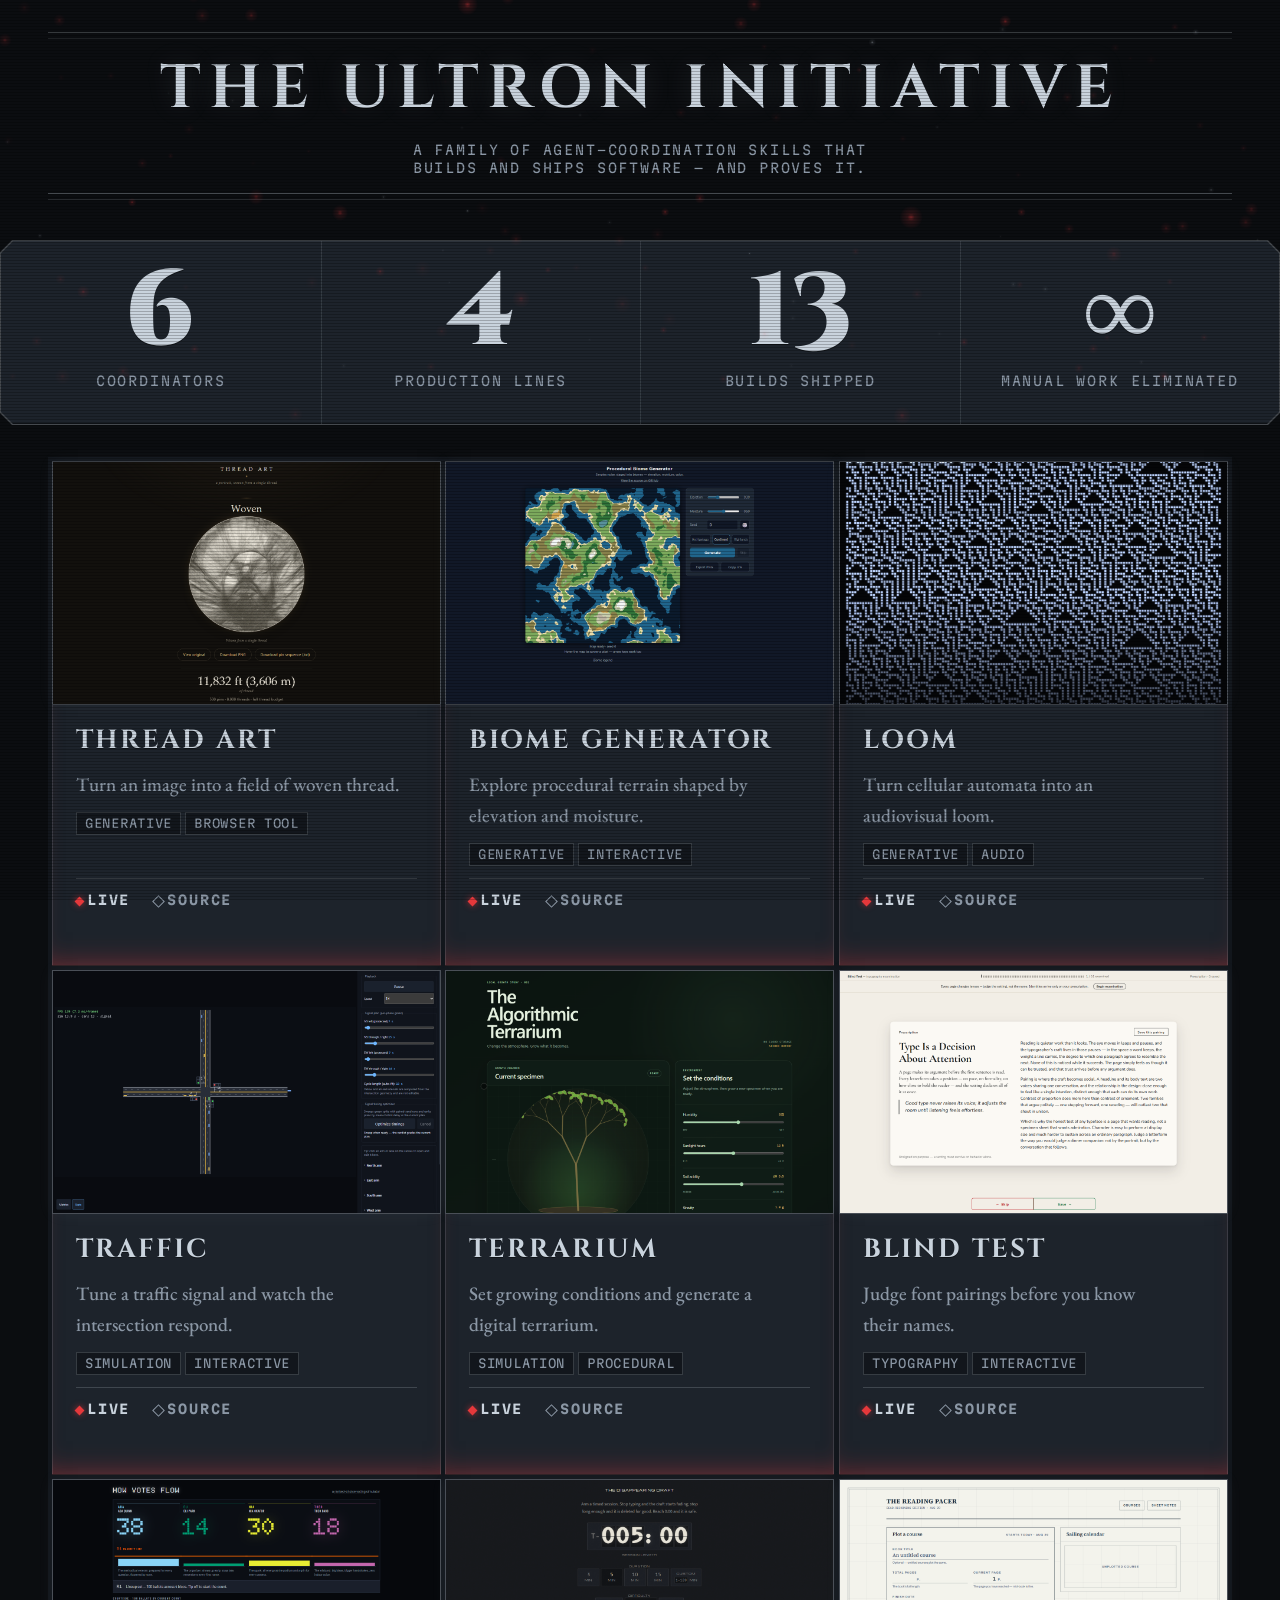
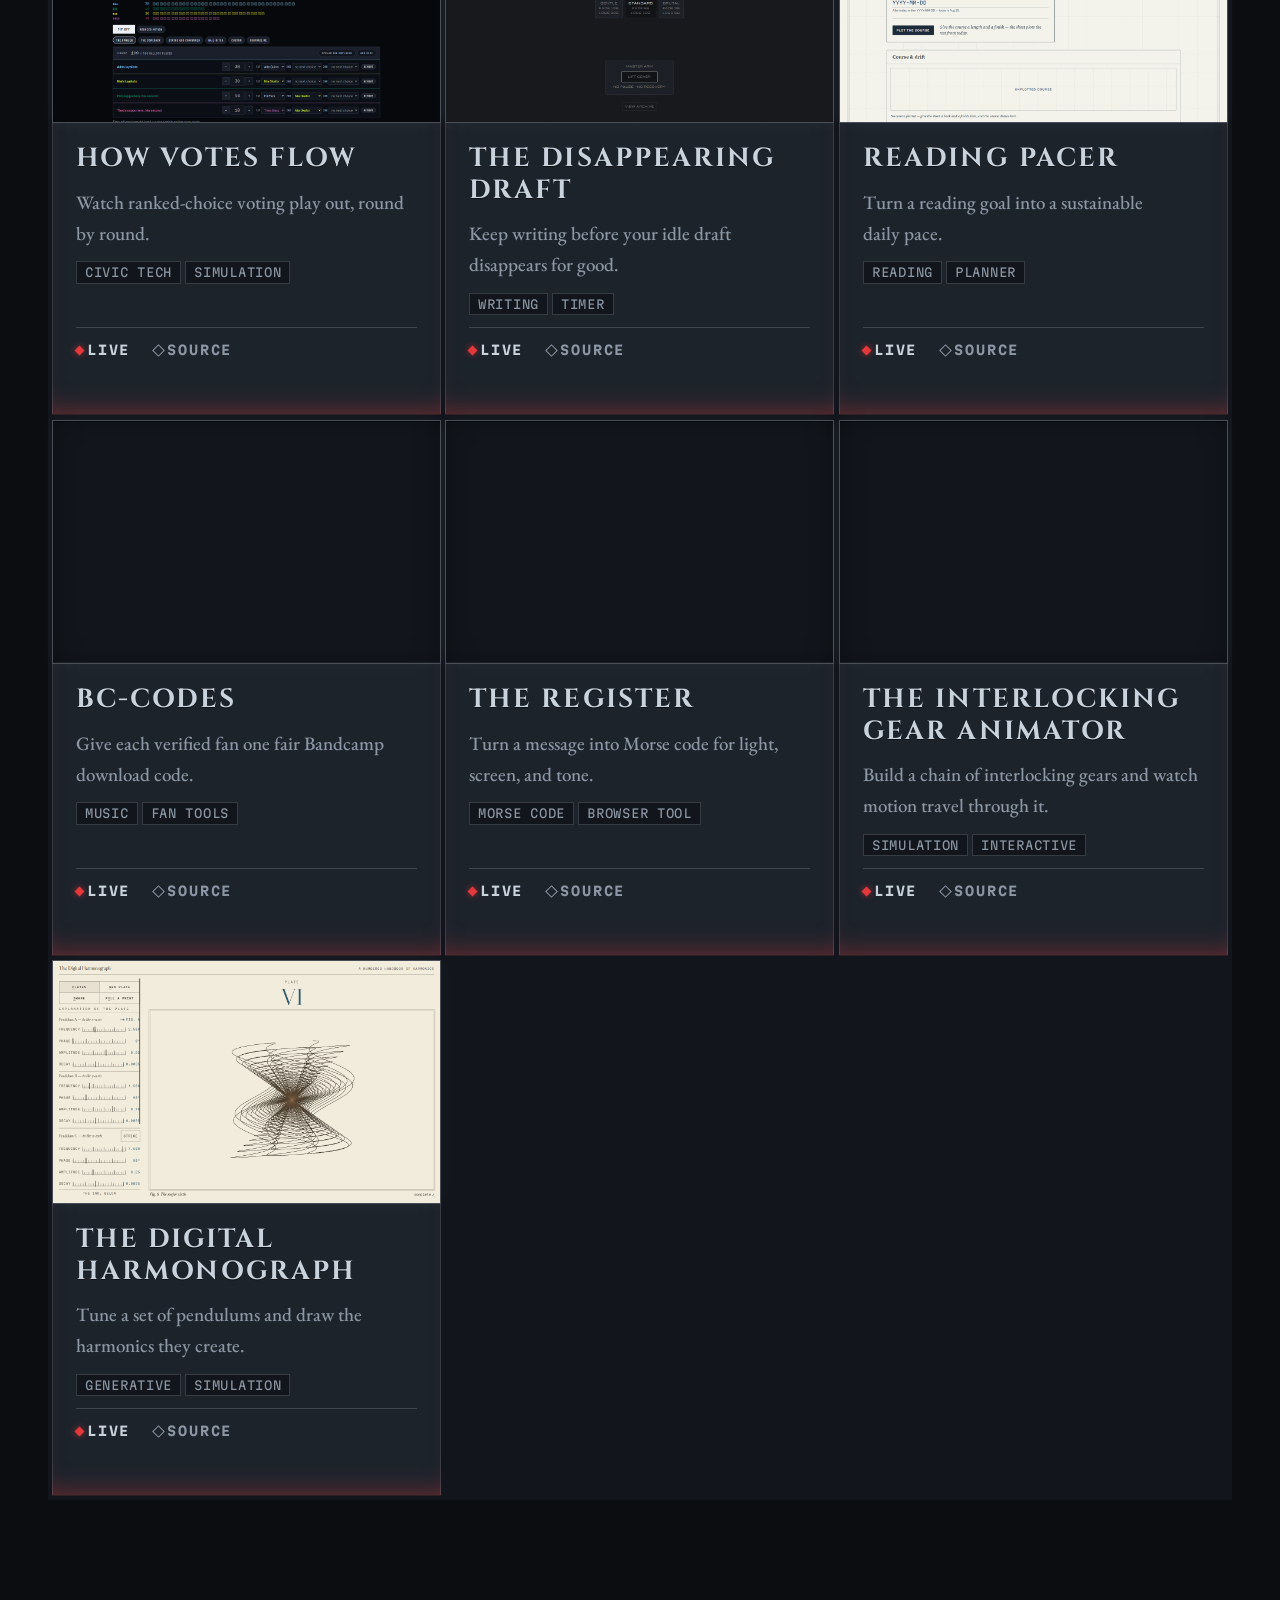
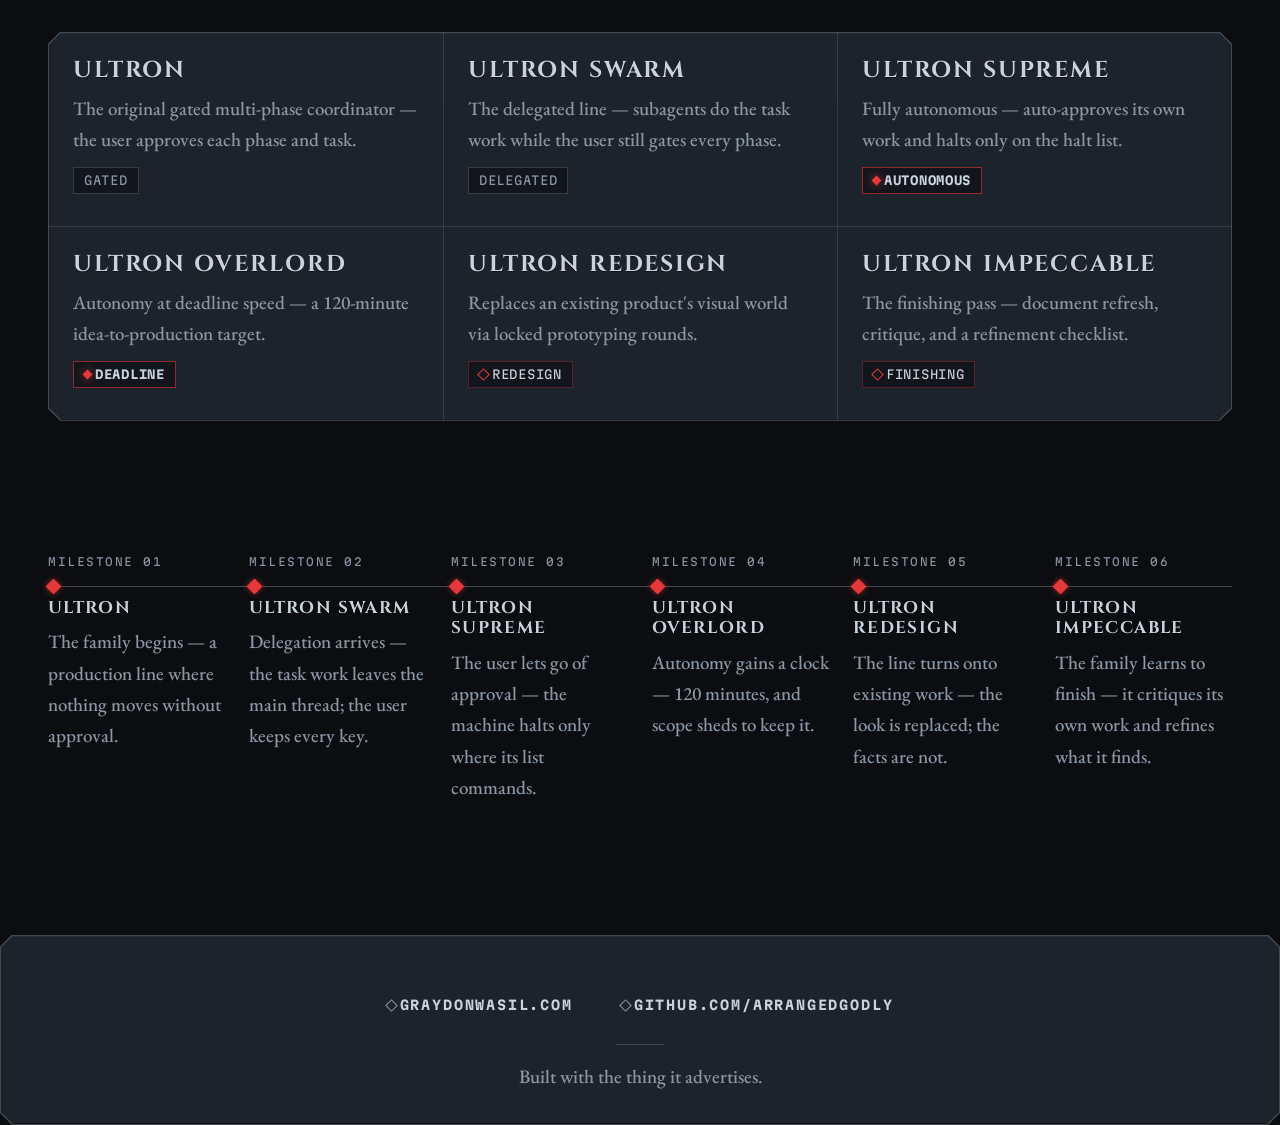
==== commit 76123a99: "feat: ignite the monument — V2 visual-heavy rebuild The wall is image-led: 13 real experiment screen" ====
--- a/index.html
+++ b/index.html
@@ -14,16 +14,21 @@
   <script src="js/render.js" defer></script>
   <!-- B5 motion system: defer keeps order data -> loader -> renderer -> motion. -->
   <script src="js/motion.js" defer></script>
+  <!-- V3 living hero field: defer keeps it after motion.js — the count-up's
+       observer can only fire after every DOMContentLoaded listener has run,
+       so window.ULTRON_FIELD exists before motion.js can call ignite(). -->
+  <script src="js/field.js" defer></script>
 </head>
 <body>
   <!--
-    Direction contract (locked — .impeccable/surfaces/index-html.md, key 4cf1bce5)
+    Direction contract — V2 IGNITION (.impeccable/surfaces/index-html.md,
+    "V2 direction contract (supersedes the v1 five-blocks ...)"; v1 key 4cf1bce5)
 
-    - THESIS: The page is a monument to shipped work — thirteen engraved nameplates packed wall-to-wall under monumental counters — refusing the category-default stacked marketing bands and card-grid-with-hero arrangement.
-    - OWN-WORLD: near-black `#0b0d10` ground, gunmetal `#1d232b` plate fields, chrome `#c9d3dd` engraved type, crimson `#e5383b` glow as the single active accent; scanline overlay; engraved/plate component language (nameplates, dedications, friezes — no soft cards, no drop-shadow card chrome).
-    - STORY: visitor reads the counters (scale), scans the wall (proof, one click per plate), reads the dedications (the six coordinators), walks the frieze (growth over time), exits through the footer plate.
-    - FIRST VIEWPORT: chrome wordmark "THE ULTRON INITIATIVE" stamped across the top; monumental counter band beneath it (6 COORDINATORS · 4 AUTONOMOUS MODES · 13 BUILDS SHIPPED · ∞ MANUAL WORK ELIMINATED); first crimson-lit nameplates glinting at the fold line.
-    - FORM: Honor-Roll Wall, dealt position 5 of seven grounded structures, seed key `e8d349a0`.
+    - THESIS: The monument ignites — the same engraved honor-roll wall, now alive: every plate carries the real face of the build it honors, and the ground itself breathes crimson. Still refusing stacked marketing bands and soft-card grids; the refusal now has a pulse.
+    - OWN-WORLD: unchanged identity (near-black `#0b0d10`, gunmetal `#1d232b`, chrome `#c9d3dd`, crimson `#e5383b` single active accent, scanlines, engraved plates) PLUS the visual layer: vendored real experiment screenshots framed as lit screens in the dark (hairline chrome frames, on-world hover treatment), and a canvas-driven crimson particle/scan field that lives behind the hero without upstaging the wordmark.
+    - STORY: visitor lands in a living field (the machine is on), reads the counters (scale), scans an image-led wall (proof you can SEE, one click per plate), reads the dedications, walks the frieze as it sweeps, exits through the footer plate.
+    - FIRST VIEWPORT: crimson particle field breathing behind the chrome wordmark "THE ULTRON INITIATIVE" (canvas, subtle, never obscuring); category line; monumental counter band counting up; the first image-led plates glinting at the fold.
+    - FORM: Honor-Roll Wall ignited — v1 locked composition (key 4cf1bce5) + V2 ignition (user-locked options question, 2026-09-01).
     - FINISH: unreviewed and undocumented is unfinished; this build ends with the finish review, the verdict, DESIGN.md, and every shipping raster carrying its provenance.
   -->
   <!-- C1: the machine speaks even when it cannot run. Every section below
@@ -49,6 +54,14 @@
        contentinfo. One h1 — the wordmark. A1 created no nav (single-page,
        no anchors) and none is added. -->
   <header id="hero">
+    <!-- V3: the living field's canvas — declared in markup and sized by
+         js/field.js from document top to the counter band's foot (inline
+         height; css/styles.css section 11 positions it under the
+         wordmark/counters with pointer-events none). Decorative ground,
+         never content: aria-hidden, and with scripting disabled it NEVER
+         initializes — an empty canvas renders nothing, so the no-JS hero
+         is the same static world (choice logged under task V3). -->
+    <canvas id="hero-field" aria-hidden="true"></canvas>
     <!-- B2: the wordmark stamp. #hero is B2's build (A3 never renders it);
          the text is static branding, not data content. D1 moved it out of
          <main> into this banner <header>; styles are id-based, unchanged. -->
--- a/css/tokens.css
+++ b/css/tokens.css
@@ -69,10 +69,13 @@
   --glow-crimson-strong: 0 0 30px rgba(229, 56, 59, 0.38),
                          0 0 6px rgba(229, 56, 59, 0.55);
 
-  /* --- Type families (fallbacks per R1) ---------------------------------- */
-  --font-display: "Cinzel", "Times New Roman", serif;
-  --font-mono: "Martian Mono", ui-monospace, "Courier New", monospace;
-  --font-body: "EB Garamond", Georgia, serif;
+  /* --- Type families (fallbacks per R1; V5 inserts the metric-matched
+         local fallbacks between face and generic so the font-display swap
+         lands without reflow — see the @font-face block above) ------------- */
+  --font-display: "Cinzel", "Cinzel Fallback", "Times New Roman", serif;
+  --font-mono: "Martian Mono", "Martian Mono Fallback", ui-monospace,
+    "Courier New", monospace;
+  --font-body: "EB Garamond", "EB Garamond Fallback", Georgia, serif;
 
   /* --- Type scale ---------------------------------------------------------
      --size-counter is deliberately monumental beyond the generic 6rem
@@ -105,6 +108,18 @@
 
   /* Counter numerals: lining + tabular so the B5 count-up doesn't jitter  */
   --numeric-tabular: lining-nums tabular-nums;
+
+  /* --- Motion tokens (V4 scroll ignition) ----------------------------------
+     ONE grammar: rise + ignite. Every V4 entrance is a translate+opacity
+     rise on this single exponential-class ease-out (the same curve B5/V2
+     already used as a literal for glow lifts — now named), decelerating
+     from an already-composited state; glow progressions keep their own
+     shorter paint timings in styles.css sections 7/10/12. The individual
+     `translate` property is the rise channel so hover keeps `transform`
+     (the two compose; no timing conflict, no disarm pass needed).        */
+  --ease-ignite: cubic-bezier(0.22, 1, 0.36, 1); /* exponential-class out */
+  --dur-rise: 0.6s;        /* plate ignition rise (staggered 55ms steps)  */
+  --dur-rise-band: 0.8s;   /* section quiet rise (roster band, footer)     */
 
   --measure: 68ch;             /* body measure, craft floor 65-75ch         */
 
@@ -134,6 +149,24 @@
 
 /* --- Vendored faces (OFL; upstream google/fonts, vendored via Fontsource
        5.3.0 latin subsets — sources + dates in production-log.md B1). ------ */
+/* LOADING STRATEGY: font-display is swap (self-hosted, ~75 KB total, arrives
+   in well under the block period on any real connection — the monument never
+   renders a page without its faces for long). V5 adds metric-matched LOCAL
+   FALLBACKS below so the swap moment itself stops re-laying-out the page:
+   before V5, the load-time swap moved the wordmark 8px and the counter
+   numerals 14px inside their fixed line boxes (fallback ascent/descent ≠
+   Cinzel's) and re-wrapped Garamond one-liners (Georgia is ~11% wider),
+   measuring up to 0.0095–0.0112 CLS on cold loads (V5 harness, 13 runs).
+   Each fallback is the SAME local face the stack already fell back to
+   (Times New Roman / Courier New / Georgia — every desktop OS ships them),
+   re-metricized to the vendored face's own advance widths and box metrics,
+   measured in-browser per face (V5 log entry): size-adjust matches glyph
+   advances (wraps and centered widths hold), ascent/descent-override match
+   the line-box baseline seat, line-gap-override normalizes to 0. local()
+   loads synchronously, so the fallback itself never swaps. Engines without
+   override support ignore the descriptors (today's behavior returns); the
+   unicode-ranges mirror the real faces so glyph routing (∞ falls through to
+   the next stack entry) is unchanged. */
 @font-face {
   font-family: "Cinzel";
   src: url("../assets/fonts/cinzel-latin-700-normal.woff2") format("woff2");
@@ -183,6 +216,86 @@
   font-weight: 500;
   font-style: normal;
   font-display: swap;
+  unicode-range: U+0000-00FF, U+0131, U+0152-0153, U+02BB-02BC, U+02C6,
+    U+02DA, U+02DC, U+0304, U+0308, U+0329, U+2000-206F, U+20AC, U+2122,
+    U+2191, U+2193, U+2212, U+2215, U+FEFF, U+FFFD;
+}
+
+/* --- Metric-matched local fallbacks (V5 — see LOADING STRATEGY above).
+       Values measured in-browser at 100px against the vendored faces and
+       cross-solved against rendered-geometry A/B (woff2 blocked vs loaded):
+       local() family-name binding resolves each system face's REGULAR cut
+       (declared 700/900/500 is then synthesized WITHOUT widening advances),
+       so the size-adjust ratios are real-face advances over the regular
+       cut's — Cinzel 700 caps+wordmark ≈1.1015, Cinzel 900 the counter
+       digits actually shown ("6413" tabular mix) 1.172, Martian Mono's
+       fixed advance 70 vs 60.01, EB Garamond a four-body-string average
+       0.8933. Ascent/descent reproduce each real face's 98/37, 100/20 and
+       101/30 box so the baseline seat inside fixed line-heights holds.
+       Committed as literals — remeasure if a face is ever re-vendored.
+       Same unicode-ranges as the real faces so the ∞ glyph still routes
+       past the family exactly as before. ------------------------------- */
+@font-face {
+  font-family: "Cinzel Fallback";
+  src: local("Times New Roman");
+  font-weight: 700;
+  font-style: normal;
+  size-adjust: 110.15%;
+  ascent-override: 88.98%;
+  descent-override: 33.59%;
+  line-gap-override: 0%;
+  unicode-range: U+0000-00FF, U+0131, U+0152-0153, U+02BB-02BC, U+02C6,
+    U+02DA, U+02DC, U+0304, U+0308, U+0329, U+2000-206F, U+20AC, U+2122,
+    U+2191, U+2193, U+2212, U+2215, U+FEFF, U+FFFD;
+}
+@font-face {
+  font-family: "Cinzel Fallback";
+  src: local("Times New Roman");
+  font-weight: 900;
+  font-style: normal;
+  size-adjust: 117.2%;
+  ascent-override: 83.62%;
+  descent-override: 31.57%;
+  line-gap-override: 0%;
+  unicode-range: U+0000-00FF, U+0131, U+0152-0153, U+02BB-02BC, U+02C6,
+    U+02DA, U+02DC, U+0304, U+0308, U+0329, U+2000-206F, U+20AC, U+2122,
+    U+2191, U+2193, U+2212, U+2215, U+FEFF, U+FFFD;
+}
+@font-face {
+  font-family: "Martian Mono Fallback";
+  src: local("Courier New");
+  font-weight: 400;
+  font-style: normal;
+  size-adjust: 116.65%;
+  ascent-override: 85.73%;
+  descent-override: 17.15%;
+  line-gap-override: 0%;
+  unicode-range: U+0000-00FF, U+0131, U+0152-0153, U+02BB-02BC, U+02C6,
+    U+02DA, U+02DC, U+0304, U+0308, U+0329, U+2000-206F, U+20AC, U+2122,
+    U+2191, U+2193, U+2212, U+2215, U+FEFF, U+FFFD;
+}
+@font-face {
+  font-family: "Martian Mono Fallback";
+  src: local("Courier New");
+  font-weight: 700;
+  font-style: normal;
+  size-adjust: 116.65%;
+  ascent-override: 85.73%;
+  descent-override: 17.15%;
+  line-gap-override: 0%;
+  unicode-range: U+0000-00FF, U+0131, U+0152-0153, U+02BB-02BC, U+02C6,
+    U+02DA, U+02DC, U+0304, U+0308, U+0329, U+2000-206F, U+20AC, U+2122,
+    U+2191, U+2193, U+2212, U+2215, U+FEFF, U+FFFD;
+}
+@font-face {
+  font-family: "EB Garamond Fallback";
+  src: local("Georgia");
+  font-weight: 500;
+  font-style: normal;
+  size-adjust: 89.33%;
+  ascent-override: 113.05%;
+  descent-override: 33.58%;
+  line-gap-override: 0%;
   unicode-range: U+0000-00FF, U+0131, U+0152-0153, U+02BB-02BC, U+02C6,
     U+02DA, U+02DC, U+0304, U+0308, U+0329, U+2000-206F, U+20AC, U+2122,
     U+2191, U+2193, U+2212, U+2215, U+FEFF, U+FFFD;
--- a/css/styles.css
+++ b/css/styles.css
@@ -6,7 +6,9 @@
 
    --------------------------------------------------------------------------
    B2 — FIRST VIEWPORT + B3 — NAMEPLATE WALL + B4 — ROSTER / FRIEZE /
-   FOOTER (this file's scope)
+   FOOTER (this file's scope); sections 7 (B5 motion), 8 (C1 degraded),
+   9 (D1 semantics), 10 (V2 image-led wall), 11 (V3 living hero field),
+   12 (V4 scroll ignition) follow in that order.
    World: Honor-Roll Wall (locked, .impeccable/surfaces/index-html.md key
    4cf1bce5). The first viewport is a monument wall, not a SaaS hero:
 
@@ -18,7 +20,8 @@
                  A3's and stay untouched (B5 animates them).
      3. #wall  — the nameplate wall BEGINS in the first viewport: packed
                  auto-fill grid on a shared backing field, hairline-ruled
-                 plates, engraved anatomy (title, one-liner, tags, links).
+                 plates, engraved anatomy (screen window, title, one-liner,
+                 tags, links — V2 made the wall image-led; see section 10).
                  A faint static crimson ember pools at each plate's base —
                  the "first crimson-lit nameplates glinting at the fold
                  line"; hover/keyboard focus RAISES the glow (strong token).
@@ -229,9 +232,18 @@
    already uses (Martian Mono 400, tracked caps, --chrome-dim). A quiet
    caption: text insertion only, the FIRST VIEWPORT composition (wordmark /
    counter band / plates at the fold) is untouched. New text pair reuses the
-   logged matrix — chrome-dim on ground 6.55:1 (B1 arithmetic). */
+   logged matrix — chrome-dim on ground 6.55:1 (B1 arithmetic).
+   V2R3 ($impeccable typeset): measure capped at 55ch so the 85-character
+   caption sets as a BALANCED TWO-LINE GROUP, never one long passage line —
+   the cap is sized in the mono's own advance (1ch = the 0.70em "0" cell;
+   55ch = 500.5px at the 13px readout, ~45 tracked characters of line
+   capacity), and the auto side margins seat the capped box on the hero's
+   center axis (the lintel's centered grammar). Below the cap width (the
+   phone tiers: 350px at 390, 280px at 320) the box still fills the column,
+   so the V2R2 phone-fold wraps and margins are untouched. */
 .hero-category {
-  margin: var(--space-sm) 0 0;
+  margin: var(--space-sm) auto 0;
+  max-width: 55ch;
   font-family: var(--font-mono);
   font-weight: var(--weight-regular);
   font-size: var(--size-readout);
@@ -323,7 +335,11 @@
 
 .wall-grid {
   display: grid;
-  grid-template-columns: repeat(auto-fill, minmax(min(100%, 280px), 1fr));
+  /* V2: the track floor rises 280px -> 320px for the image-led wall — the
+     screens carry the visual weight now, so every plate takes more of the
+     row (auto-fill still packs edge-to-edge; 13 is prime, last row shows
+     backing wall — room to grow, not a hole). */
+  grid-template-columns: repeat(auto-fill, minmax(min(100%, 320px), 1fr));
   gap: var(--space-3xs); /* mounting joints between plates */
   padding: var(--space-3xs); /* joint frame around the field */
   background: var(--well); /* the shared backing field of the monument */
@@ -351,15 +367,17 @@
 
 /* Hover / keyboard presence RAISES the glow (surface brief: "hover raises
    glow"): the chrome rule turns crimson, the base ember deepens, and the
-   outer glow lifts to the strong token. The 1px lift is a static state
-   change (translate only, never scale). The z-index lift lets the outer
-   glow read over neighboring plates.
+   outer glow lifts to the strong token. The 2px lift is a static state
+   change (translate only, never scale) — V2 deepened it one step for the
+   heavier image-led plates. The z-index lift lets the outer glow read
+   over neighboring plates; section 10 adds the screen's own frame
+   ignition on the same intent.
    B5 wired: the transform + box-shadow transition lives in section 7
    (no layout properties; prefers-reduced-motion snaps it). */
 .plate:hover,
 .plate:focus-within {
   z-index: 1;
-  transform: translateY(-1px);
+  transform: translateY(-2px);
   box-shadow:
     inset 0 1px 0 rgba(201, 211, 221, 0.1),
     inset 0 -1px 0 rgba(0, 0, 0, 0.5),
@@ -367,6 +385,13 @@
     inset 0 -28px 44px -26px rgba(229, 56, 59, 0.62),
     var(--glow-crimson-strong);
 }
+
+/* V2 — the lit-screen window (deleted the V1 dormant rule here; the full
+   image-led redesign lives in section 10). js/render.js draws <div
+   class="plate-screen"><img class="plate-shot">…</div> as the plate's
+   FIRST child; section 10 lets the screen into the plate's face. Plates
+   WITHOUT an image render the v1 anatomy plus section 10's unlit-screen
+   emblem — the styled fallback. */
 
 .plate-title {
   margin: 0;
@@ -899,6 +924,25 @@
 
 /* ==========================================================================
    First-viewport composition breakpoints
+   --------------------------------------------------------------------------
+   V2-2 ($impeccable adapt) added the phone FOLD to the 480 block: the FIRST
+   VIEWPORT contract (field breathing behind the wordmark, category line,
+   counter band counting up, the first image-led plates glinting at the
+   fold) is honored on a phone, not only at 1440. Baseline device-metric
+   captures put the first plate's screen window at 657px on a 568px-tall
+   viewport (three-line wordmark, four-line category, full-padding 2x2
+   band) — the whole first screen of proof sat below the fold, so the
+   visitor scrolled blind past the counters with nothing image-led to
+   tease them on. The treatment SCALES the hero down, never amputates it:
+   the stamp keeps its double lintel rules and wide tracking, the wordmark
+   steps to 1.875rem so "THE ULTRON" fits its line even at 320 (two
+   balanced lines instead of three), the numerals stay monumental FOR A
+   PHONE (3rem Cinzel 900 against 11px labels — the same 4.4x dominance
+   and the same hierarchy as 111px against 13px at 1440), and the field
+   (js/field.js) re-measures its restraint zones from the live geometry,
+   so the canvas follows the compacted column automatically. Below 360px
+   the same treatment takes one more spacing step (the 320 floor) so the
+   first screen clears the wall's rise threshold too.
    ========================================================================== */
 
 @media (max-width: 900px) {
@@ -918,11 +962,71 @@
 }
 
 @media (max-width: 480px) {
+  #hero {
+    padding: var(--space-md) var(--gutter) var(--space-sm);
+  }
+  #hero::before {
+    margin-bottom: var(--space-xs);
+  }
+  #hero::after {
+    margin-top: var(--space-xs);
+  }
+  .hero-wordmark {
+    font-size: 1.875rem;
+  }
+  .hero-category {
+    margin: var(--space-xs) 0 0;
+  }
+  #stats {
+    margin-top: var(--space-xs);
+  }
   .stat {
-    padding: var(--space-sm) var(--space-2xs) var(--space-md);
+    padding: var(--space-xs) var(--space-2xs) var(--space-sm);
+  }
+  .stat-value {
+    font-size: 3rem;
+  }
+  #wall {
+    margin-top: var(--space-md);
   }
   .stat-label {
     font-size: var(--size-micro);
+  }
+}
+
+@media (max-width: 360px) {
+  /* The secondary floor (320-class phones, the V2-2 "320 secondarily"
+     target): the same hero one step tighter. At the 480 tier alone the
+     first screen's top entered a 568px viewport by ~45px — inside the
+     fold but under the wall's 0.15 rise threshold (js/motion.js), so the
+     plate sat un-risen and invisible at rest. One spacing step more puts
+     the frame + screen glass visibly into the initial viewport and clears
+     the threshold, so the first screen is LIT in the first capture, not
+     merely adjacent to it. */
+  #hero {
+    padding-top: var(--space-sm);
+    padding-bottom: var(--space-xs);
+  }
+  #hero::before {
+    margin-bottom: var(--space-2xs);
+  }
+  #hero::after {
+    margin-top: var(--space-2xs);
+  }
+  .hero-wordmark {
+    font-size: 1.75rem;
+  }
+  .hero-category {
+    margin-top: var(--space-2xs);
+  }
+  #stats {
+    margin-top: var(--space-2xs);
+  }
+  .stat {
+    padding-bottom: var(--space-xs);
+  }
+  #wall {
+    margin-top: var(--space-sm);
   }
 }
 
@@ -1158,3 +1262,336 @@
 #wall:focus {
   outline: none;
 }
+
+/* ==========================================================================
+   10. V2 — THE IGNITION: the image-led wall, lit screens (task V2)
+   --------------------------------------------------------------------------
+   The wall redesigned around the real screenshots (OWN-WORLD: "vendored
+   real experiment screenshots framed as lit screens in the dark"). Every
+   plate now leads with the face of the build it honors; STORY: "an
+   image-led wall — proof you can SEE".
+
+   MEASUREMENT THAT SHAPED THE DESIGN: all 13 vendored shots are DARK-TONED
+   apps (near-black canvases, white line-work — measured 2026-09-01), not
+   the light panels the ignition brief guessed. So the LIT SCREEN is
+   carried by the FRAME, never by faked image brightness: a hairline chrome
+   frame let into the plate's face, a recessed unlit well behind the lazy
+   bytes (the screen's "off" state is designed, never a blank hole), a
+   faint chrome emission off the glass, and crimson ignition on
+   hover/keyboard intent — the wall's one active accent, spent exactly
+   where it is everywhere else on this page: the machine answering
+   presence. The global scanline overlay (tokens.css) already crosses the
+   screens, so the imagery sits under the same machine texture.
+
+   ANATOMY (image-led): the screen runs FULL-BLEED to the plate's top and
+   side edges — a panel let into the nameplate's face, not an inset
+   thumbnail — and dominates the plate's upper mass; title / one-liner /
+   tags / links settle below in the unchanged engraved treatment, with
+   more space above the title than below it (craft floor). The data's
+   intrinsic width/height attrs reserve the box, so image bytes cost zero
+   layout (CLS 0 — measured in the V2 harness); js/render.js promotes the
+   screens that sit in the INITIAL viewport to loading="eager" +
+   fetchpriority="high" so the first row never lazy-pops.
+
+   FALLBACK (image-less plate — the V1 fallback path): the same window as
+   an UNLIT SCREEN — an emblem block in the screen's own 1312:820 grammar
+   (the universal shot ratio, the wall's documented screen shape) with one
+   dim crimson diamond seated at its center: the "marked" grade (hollow
+   crimson, unlit — B4's chip language), pure CSS, on-world. Engines
+   without :has() keep the v1 anatomy (graceful: the emblem simply does
+   not appear).
+
+   NEW text pairs introduced by V2: NONE — the anatomy's words keep their
+   fields and logged ratios exactly (title chrome/plate 10.43:1, one-liner
+   chrome-dim/plate 5.32:1, tags chrome-dim/well 6.11:1, LIVE chrome/plate
+   10.43:1, SOURCE chrome-dim/plate 5.32:1). No text is ever set on or
+   over the imagery. NEW non-text: (a) the resting screen frame —
+   --rule-strong chrome hairline, the B3 mortar's own alpha class,
+   decorative framing like every plate rule; (b) the crimson hover frame
+   rgba(229,56,59,0.6) on --plate blends to ~2.2:1 and is DECORATIVE TINT
+   under the logged B4 rule (chip frames) — the interactive state stays
+   carried by the links' solid crimson diamond (3.74:1 on plate) and the
+   global :focus-visible ring (3.74:1 plate / 4.60:1 ground), both >= 3:1,
+   WCAG 1.4.11; (c) the fallback diamond — solid-stroke hollow crimson on
+   --well 4.28:1 (the B4 marked grade, logged). Motion budget kept: the
+   one V2 transition is border-color + box-shadow (both in B5's allowed
+   list), intent-only, killed under prefers-reduced-motion below.
+   ========================================================================== */
+
+/* --- The lit screen -------------------------------------------------------- */
+
+.plate-screen {
+  /* Full-bleed into the plate: negative margins cancel the plate's
+     --space-md padding on three sides, so the frame's own hairline
+     becomes the plate's visible edge up there. The screen sits FIRST in
+     the plate (js/render.js), so it owns the upper mass. */
+  margin: calc(-1 * var(--space-md)) calc(-1 * var(--space-md))
+    var(--space-2xs);
+  /* The unlit screen: recessed well glass with a shaded top lip (the
+     engraved dark-lip convention, read as screen glass) and a faint
+     chrome emission so the window reads ON even before the lazy bytes
+     land. Zero-offset halo alone would be decoration — the emission
+     rides a frame + inset shade system, it does not stand alone. */
+  background: var(--well);
+  border: var(--hairline) solid var(--rule-strong);
+  box-shadow:
+    inset 0 1px 0 rgba(0, 0, 0, 0.55),
+    inset 0 -1px 0 rgba(201, 211, 221, 0.07),
+    inset 0 0 22px rgba(0, 0, 0, 0.35),
+    0 0 16px rgba(201, 211, 221, 0.05);
+  /* B5's budget: border-color + box-shadow only (paint properties, no
+     layout); intent-fired, matching the plate's own glow timing. */
+  transition:
+    border-color 0.25s ease-out,
+    box-shadow 0.3s cubic-bezier(0.22, 1, 0.36, 1);
+}
+
+/* Frame ignition on intent: the chrome hairline goes crimson and the
+   emission ignites — the screen answers the same presence that raises
+   the plate's ember (section 3). Paint-only, snapped under
+   prefers-reduced-motion. */
+.plate:hover > .plate-screen,
+.plate:focus-within > .plate-screen {
+  border-color: rgba(229, 56, 59, 0.6); /* decorative tint — see header */
+  box-shadow:
+    inset 0 1px 0 rgba(0, 0, 0, 0.55),
+    inset 0 -1px 0 rgba(201, 211, 221, 0.07),
+    inset 0 0 22px rgba(229, 56, 59, 0.1),
+    0 0 22px rgba(229, 56, 59, 0.3);
+}
+
+/* The shot itself: the intrinsic width/height attrs (data-driven) hold
+   the aspect ratio, so width:100% + height:auto reserves the exact box
+   before the bytes arrive — zero CLS. object-fit:cover is inert while
+   the box keeps the attr ratio (it is 1312:820 for every current shot)
+   and guards a future off-ratio entry from squashing. */
+.plate-shot {
+  display: block; /* kill the inline baseline gap inside the frame */
+  width: 100%;
+  height: auto;
+  object-fit: cover;
+}
+
+/* --- The unlit-screen fallback (image-less plate) ---------------------------
+   One pseudo-element draws the whole emblem: the well block in the
+   screen's 1312:820 shape, plus a centered hollow crimson diamond as an
+   authored inline-SVG background (geometry — the world's drawn-marker
+   system; data URI is same-document, zero requests). The block is in
+   flow (a flex child of the plate, first in source order), so it pushes
+   the anatomy down exactly like a real screen would. */
+.plate:not(:has(> .plate-screen))::before {
+  content: "";
+  display: block;
+  aspect-ratio: 1312 / 820; /* the wall's screen grammar (all current shots) */
+  margin: 0 0 var(--space-xs);
+  background-color: var(--well);
+  background-image: url("data:image/svg+xml,%3Csvg xmlns='http://www.w3.org/2000/svg' width='11' height='11'%3E%3Crect x='2.5' y='2.5' width='6' height='6' fill='none' stroke='%23e5383b' transform='rotate(45 5.5 5.5)'/%3E%3C/svg%3E");
+  background-repeat: no-repeat;
+  background-position: center;
+  border: var(--hairline) solid var(--rule-on-plate);
+  box-shadow:
+    inset 0 1px 0 rgba(0, 0, 0, 0.55),
+    inset 0 -1px 0 rgba(201, 211, 221, 0.07),
+    inset 0 0 22px rgba(0, 0, 0, 0.35);
+}
+
+/* --- prefers-reduced-motion: V2's one transition, killed ------------------- */
+@media (prefers-reduced-motion: reduce) {
+  .plate-screen {
+    transition: none; /* states snap; every state is fully readable */
+  }
+}
+
+/* ==========================================================================
+   11. V3 — THE LIVING HERO FIELD (task V3, IRON MAN + THOR)
+   --------------------------------------------------------------------------
+   The first viewport's ground, alive (V2 contract FIRST VIEWPORT: "crimson
+   particle field breathing behind the chrome wordmark (canvas, subtle,
+   never obscuring)"). js/field.js paints two layers into the markup-declared
+   <canvas id="hero-field"> — pooled crimson embers + chrome motes with a
+   slow sway/twinkle and pointer parallax, and one luminous scan sweep
+   crossing top-to-bottom every ~10.5s — since V2-1 the heartbeat cycle:
+   3.2s pass, 1.8s dark, one quieter echo pass over the same path at
+   0.42x gain, 2.1s dark, so the darkest rest is ~2.1s (the power-on pass
+   orchestrated with the B5 count-up by motion.js ->
+   window.ULTRON_FIELD.ignite()).
+
+   STACKING (the whole CSS contract for this task — the canvas is absolute,
+   full-width, spanning document top to the counter band's foot via the
+   inline height js/field.js sets; CSS height:100% is the no-JS fallback
+   and an empty canvas paints nothing):
+     - canvas z-index 2 — ABOVE the counter band: #stats/.stats-band carry
+       clip-path (the chamfer), which makes each an atomic stacking unit
+        painted with z:auto, i.e. BELOW any positive z-index sibling-group
+       member — so the sweep is allowed to cross the band visibly, its wash
+       passing under the numerals for ~0.9s (worst case ~7.5:1 vs the
+       10.43:1 chrome/plate baseline; measured on rendered pixels in the V3
+       harness — the floors hold, the field stays background texture).
+     - .hero-wordmark / .hero-category z-index 3 — the stamped lettering
+       and the category line paint ABOVE the canvas: no particle, no sweep,
+       ever tints those letterforms. The field shows in the open ground
+       between and around them (js/field.js additionally dims + shrinks
+       motes inside the measured wordmark/category y-bands to 0.35x/0.6x
+       and over the band region to 0.45x/0.75x — restraint is layered).
+     - .skip-link z-index 4 — the D1 skip link is positioned but was
+       z:auto; without this it would paint under the canvas when focused.
+
+   NO text pairs change: every word keeps its field and ratio (the canvas
+   never sets text, and the pairs' effective backgrounds were re-measured
+   WITH the field behind/over them in the V3 harness — wordmark/category
+   zones read within noise of #0b0d10; see the production log). Motion
+   budget: this section animates NOTHING via CSS — the field is canvas
+   (one rAF loop in js/field.js, paused off-screen/tab-hidden, DPR capped
+   at 2), and prefers-reduced-motion never starts the loop at all (one
+   static painted frame instead — the hero looks complete without motion).
+   ========================================================================== */
+
+/* The containing block for the field canvas (absolute, inset from top). */
+#hero {
+  position: relative;
+}
+
+#hero-field {
+  position: absolute;
+  top: 0;
+  left: 0;
+  width: 100%;
+  height: 100%; /* no-JS fallback; js/field.js sets the real region height */
+  display: block;
+  z-index: 2;
+  pointer-events: none; /* decorative ground: never intercepts anything */
+}
+
+/* The stamped lettering paints above the field — the wordmark stays king. */
+.hero-wordmark,
+.hero-category {
+  position: relative;
+  z-index: 3;
+}
+
+/* The skip link must outrank the canvas when it stamps in on focus (it was
+   positioned z:auto — tree order cannot save it from a positive z-index). */
+.skip-link {
+  z-index: 4;
+}
+
+/* ==========================================================================
+   12. V4 — SCROLL IGNITION: staggered plate rise, frieze pulse, section
+   reveals (task V4, THOR — the motion-craft lane)
+   --------------------------------------------------------------------------
+   The wall's power-on (V2 contract, memorable moment V2: "thirteen real
+   screens lighting up in sequence as you scroll — the proof made visible").
+   ONE grammar with the B5/V3 moments — rise + ignite, on the tokens'
+   single --ease-ignite curve — extending the opening power-on (field sweep
+   + count-up) down the page:
+
+     - PLATES rise once as they enter view: translate 0 12px -> none +
+       opacity 0 -> 1 over --dur-rise, staggered 55ms in DOM/grid order
+       by js/motion.js's single drain queue (a slow scroll cascades row
+       by row; a fast scroll plays the whole power-on at once).
+     - FRIEZE nodes keep B5's lineage-order ignition and gain a PULSE:
+       each node flares (.is-pulse — the 9px diamond scales, its crimson
+       glow blooms) and settles to the lit state ~460ms later; successive
+       flares 60ms apart read as one crimson pulse traveling the spine.
+     - ROSTER band + FOOTER plate take ONE quiet rise each on first view
+       (--dur-rise-band, 16px — the plates' grammar, larger and slower).
+
+   CHANNEL DISCIPLINE: the rises use the individual `translate` property
+   (transform-family, compositor-driven) so hover keeps `transform` — the
+   two compose and never fight over timing; `translate`/`transform` and
+   opacity are the only motion properties added by this section, plus the
+   pulse's box-shadow flare (paint-only, B5's vetted class). ZERO layout
+   properties anywhere; the rises reserve nothing and shift nothing
+   (CLS stays 0 — the images' width/height attrs own the boxes).
+
+   PROGRESSIVE ENHANCEMENT — the hard rule: NO content is hidden awaiting
+   CSS. Every pre-rise offset lives ONLY under two arming classes that
+   js/motion.js adds in the same DOMContentLoaded task as the render,
+   immediately before their observers start: `.wall-armed` on the wall
+   grid and `body.motion-armed`. No-JS, no-IO and reduced-motion never
+   arm — those pages render every plate, the roster and the footer fully
+   visible, and no flash of hidden content can occur on slow devices
+   (the classes land before the observers' first callback, and the
+   reduced-motion media query below kills the transitions besides).
+   ========================================================================== */
+
+/* --- Plate ignition: the rise ---------------------------------------------- */
+
+/* Pre-ignition offset — ONLY under the arming class, ONLY until .is-risen.
+   The `translate` channel (not `transform`): hover's -2px lift composes
+   with it instead of competing for one transition. */
+.wall-armed .plate:not(.is-risen) {
+  translate: 0 12px;
+  opacity: 0;
+}
+
+/* The rise transition. While armed, this rule carries the plate's WHOLE
+   transition list (shorthand replaces section 7's), so the hover lift and
+   glow keep their B5 timings verbatim — mirrored here, same values, with
+   the rise channels prepended. After the last rise the list is inert
+   (translate/opacity never change again), so the arming class may simply
+   stay: one source of truth for the entrance, no disarm pass to race. */
+.wall-armed .plate {
+  transition:
+    translate var(--dur-rise) var(--ease-ignite),
+    opacity var(--dur-rise) var(--ease-ignite),
+    transform 0.15s ease-out,
+    box-shadow 0.3s cubic-bezier(0.22, 1, 0.36, 1);
+}
+
+/* --- Frieze pulse: the traveling flare ---------------------------------------
+   Rides B5's lineage ignition (section 7 lights the node crimson). The
+   flare: the diamond scales and its glow blooms, then settles back to the
+   lit state when js/motion.js drops .is-pulse ~460ms later — a crimson
+   pulse crossing the spine one node at a time. transform on the existing
+   rotate(45deg) + paint-only shadow; the node box is fixed at 9px. */
+.milestone::before {
+  transition:
+    background-color 0.35s ease-out,
+    border-color 0.35s ease-out,
+    box-shadow 0.35s ease-out,
+    transform 0.35s var(--ease-ignite);
+}
+.milestone.is-pulse::before {
+  transform: rotate(45deg) scale(1.45);
+  box-shadow: 0 0 16px rgba(229, 56, 59, 0.95);
+}
+
+/* --- Section reveals: one quiet rise each -------------------------------------
+   The roster band and the footer plate — the counter band and hero own
+   the opening power-on and are deliberately untouched. Same grammar as
+   the plates, larger and slower (16px, --dur-rise-band). Gated behind
+   body.motion-armed exactly as the wall is behind .wall-armed. */
+body.motion-armed .roster-band:not(.is-risen),
+body.motion-armed .footer-plate:not(.is-risen) {
+  translate: 0 16px;
+  opacity: 0;
+}
+body.motion-armed .roster-band,
+body.motion-armed .footer-plate {
+  transition:
+    translate var(--dur-rise-band) var(--ease-ignite),
+    opacity var(--dur-rise-band) var(--ease-ignite);
+}
+
+/* --- prefers-reduced-motion: V4's transitions, killed -------------------------
+   js/motion.js never arms under the preference (and disarms on a live
+   switch); this block is the belt-and-braces CSS half — the arming-gated
+   selectors outrank section 7's plain-.plate kill on specificity, and this
+   section's own .milestone::before re-declaration outranks section 7's kill
+   on source order, so every V4-touched selector is named here explicitly.
+   Every state snaps; all content fully readable, nothing offset. */
+@media (prefers-reduced-motion: reduce) {
+  .wall-armed .plate,
+  .milestone::before,
+  body.motion-armed .roster-band,
+  body.motion-armed .footer-plate {
+    transition: none;
+  }
+  .wall-armed .plate:not(.is-risen),
+  body.motion-armed .roster-band:not(.is-risen),
+  body.motion-armed .footer-plate:not(.is-risen) {
+    translate: none;
+    opacity: 1;
+  }
+}
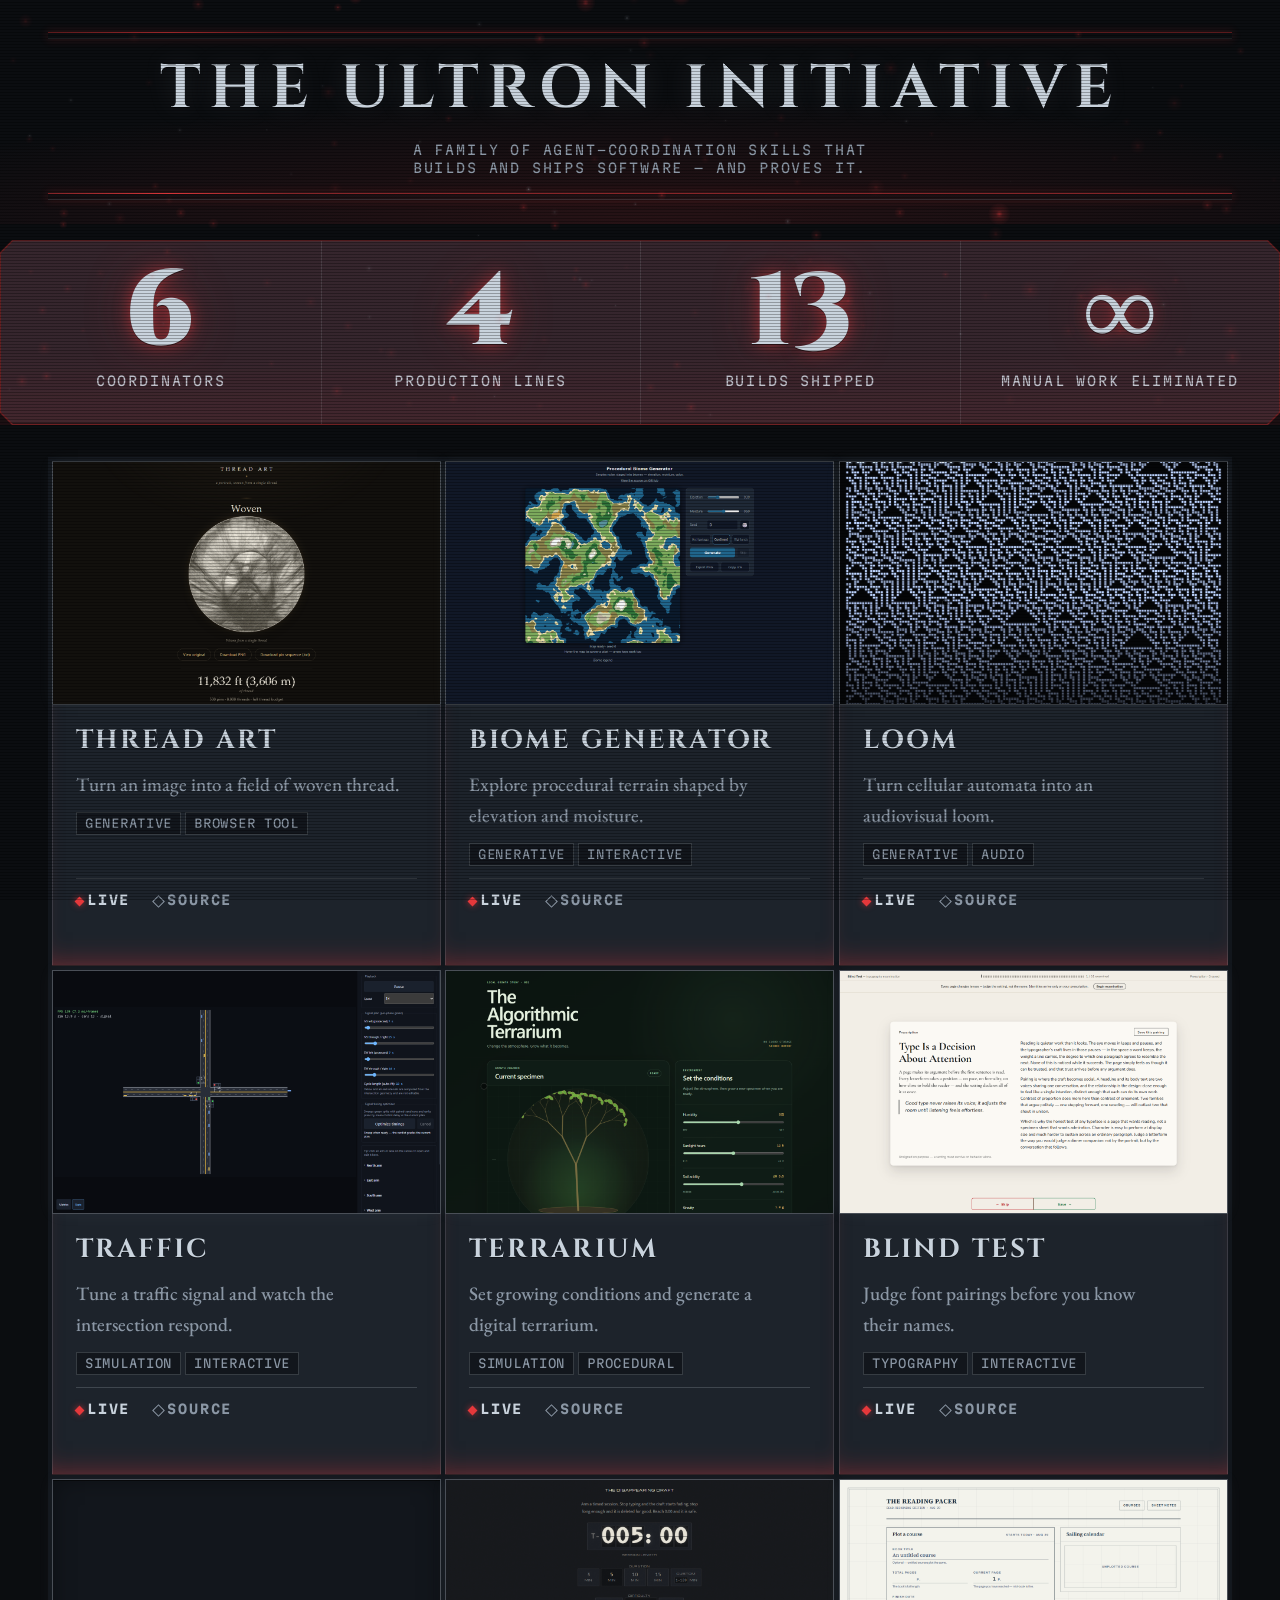
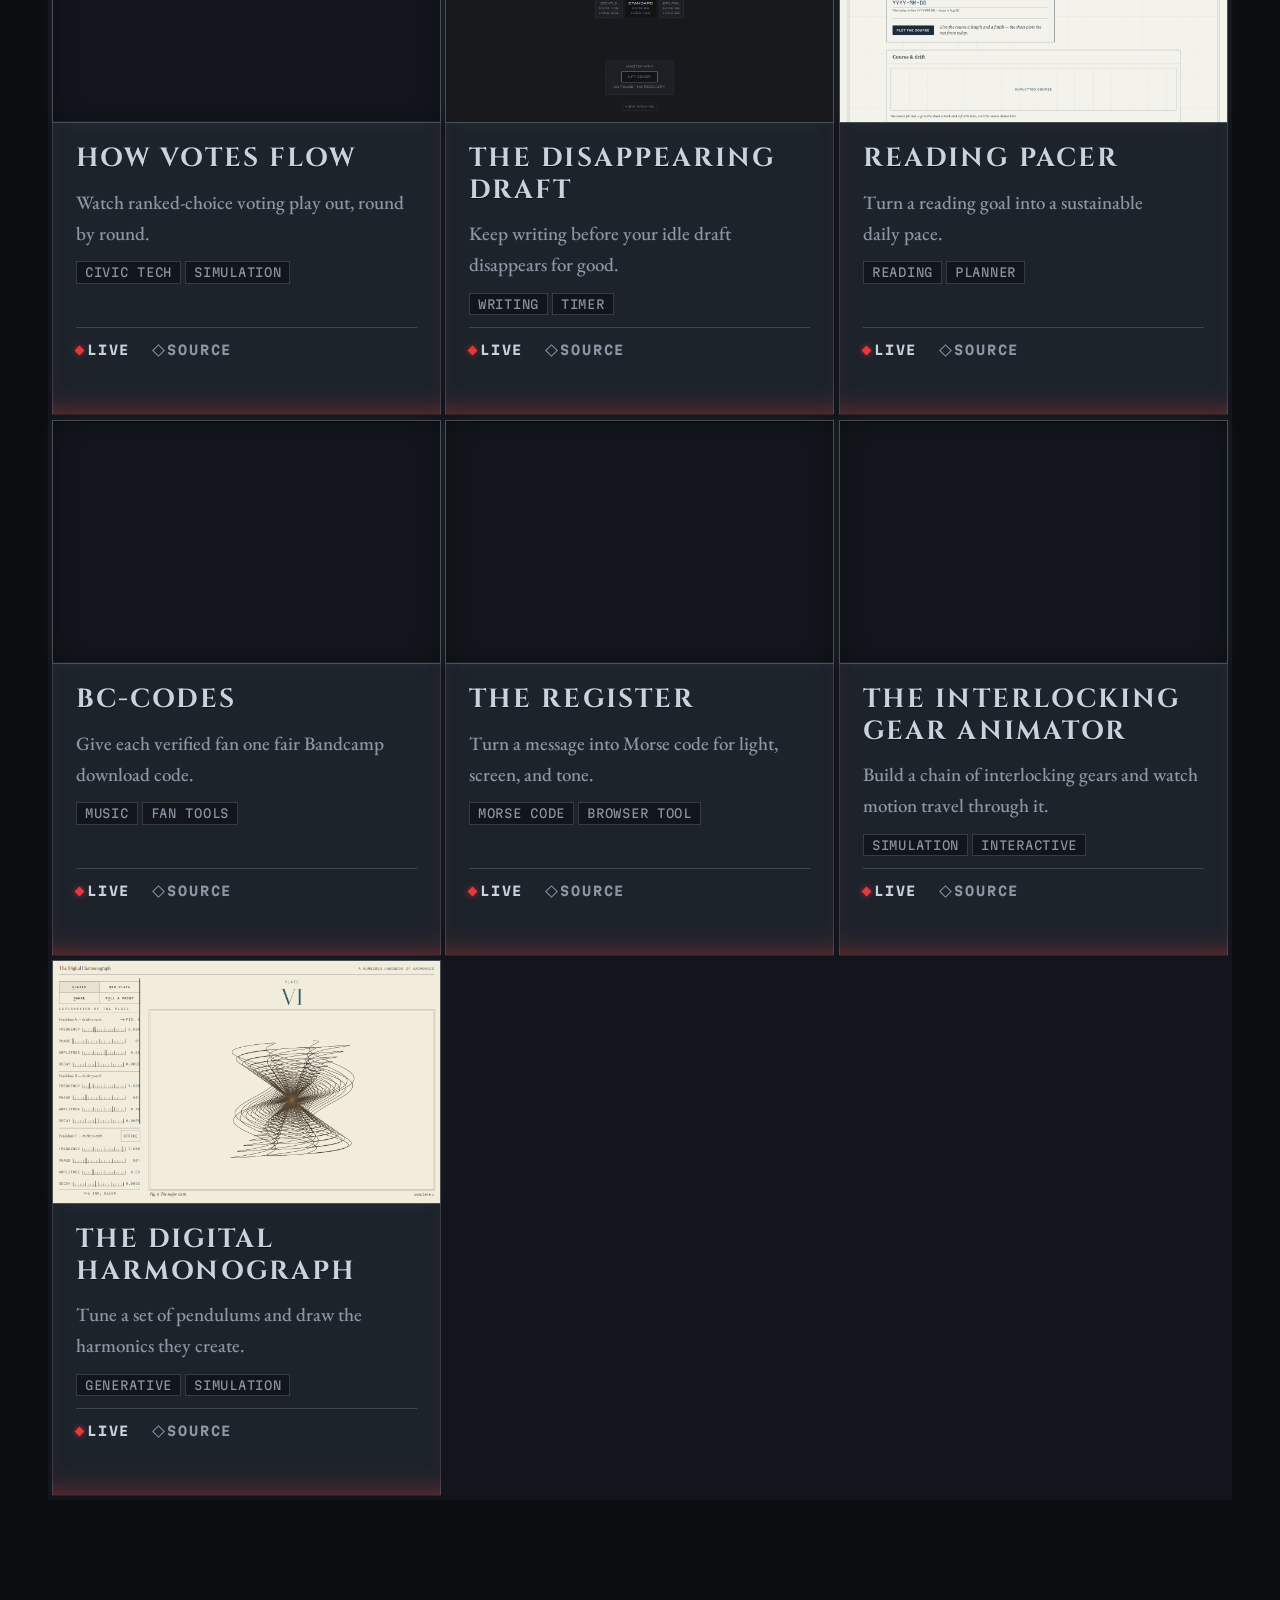
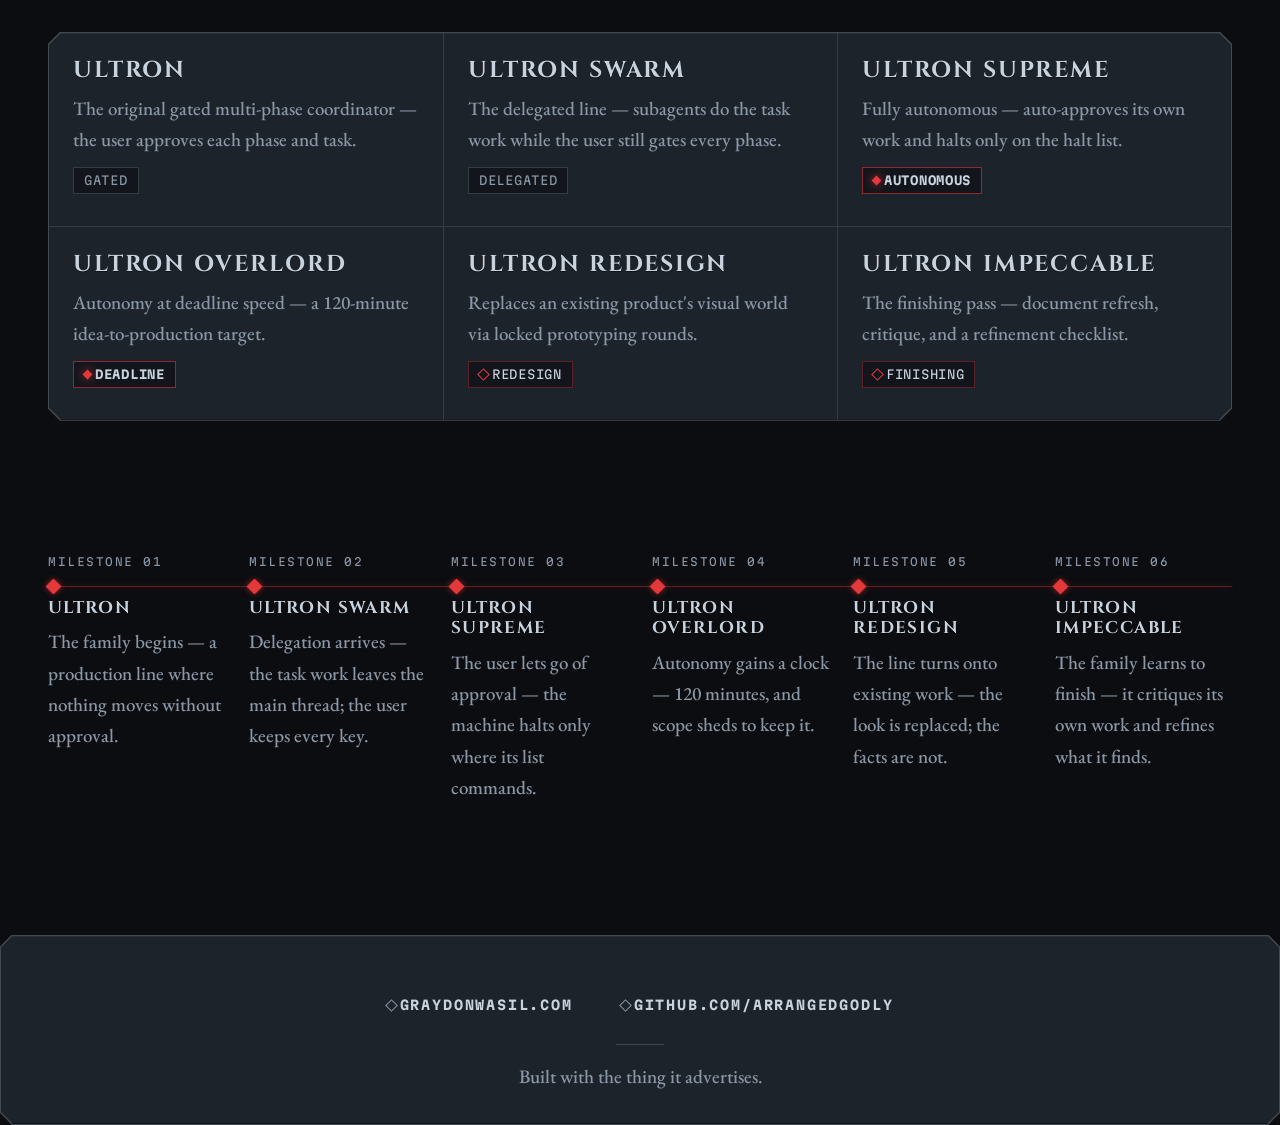
==== commit a7067e35: "feat: amplify — V3 bolder pass + excise parallel-track anchor Louder, inside the locked crimson worl" ====
--- a/index.html
+++ b/index.html
@@ -64,8 +64,13 @@
     <canvas id="hero-field" aria-hidden="true"></canvas>
     <!-- B2: the wordmark stamp. #hero is B2's build (A3 never renders it);
          the text is static branding, not data content. D1 moved it out of
-         <main> into this banner <header>; styles are id-based, unchanged. -->
-    <h1 class="hero-wordmark">The Ultron Initiative</h1>
+         <main> into this banner <header>; styles are id-based, unchanged.
+         V3-B: data-text is the CSS glitch layers' copy source (styles.css
+         section 13 draws two aberration pseudo-copies from it with EMPTY
+         ALT — the accessible name stays the one real text node below).
+         KEEP data-text IN SYNC with the text if the wordmark ever
+         changes; a desync degrades to a harmless mismatched burst. -->
+    <h1 class="hero-wordmark" data-text="The Ultron Initiative">The Ultron Initiative</h1>
     <!-- R2 ($impeccable clarify): the one plain-language line — what the
          family is, in the machine's readout voice. Static branding like the
          wordmark above it; styled in css section 1 (.hero-category); a plain
--- a/css/tokens.css
+++ b/css/tokens.css
@@ -141,9 +141,16 @@
      Committed-world texture (OWN-WORLD block). A fixed, non-interactive
      pseudo-element paints 1px dark lines every 3px: visible as faint
      machine-texture on the gunmetal plates, near-invisible on the ground,
-     never obscuring content. Static — no animation (B5 owns motion).      */
+     never obscuring content. Static — no animation (B5 owns motion).
+     V3-B (bolder): ink raised 0.22 -> 0.28 — the owner's "louder" asked
+     for the scanline texture to read at a glance, not only on close
+     inspection. Contrast NOTE (recomputed, V3-B harness, D2's duty-cycle
+     method): darker shaded rows only RAISE light-text contrast (the duty
+     average darkens toward the ink), so every text pair stays >= its
+     floor — worst pair chrome-dim/plate moves 5.41 -> 5.50 duty-averaged;
+     rendered-pixel corroboration in the production log.                */
   --scanline-period: 3px;
-  --scanline-ink: rgba(0, 0, 0, 0.22);
+  --scanline-ink: rgba(0, 0, 0, 0.28);
   --scanline-z: 9999;
 }
 
--- a/css/styles.css
+++ b/css/styles.css
@@ -8,7 +8,7 @@
    B2 — FIRST VIEWPORT + B3 — NAMEPLATE WALL + B4 — ROSTER / FRIEZE /
    FOOTER (this file's scope); sections 7 (B5 motion), 8 (C1 degraded),
    9 (D1 semantics), 10 (V2 image-led wall), 11 (V3 living hero field),
-   12 (V4 scroll ignition) follow in that order.
+   12 (V4 scroll ignition), 13 (V3-B amplification) follow in that order.
    World: Honor-Roll Wall (locked, .impeccable/surfaces/index-html.md key
    4cf1bce5). The first viewport is a monument wall, not a SaaS hero:
 
@@ -190,23 +190,84 @@
 #hero {
   padding: var(--space-lg) var(--gutter) var(--space-md);
   text-align: center;
-}
-
-/* Engraved double hairlines above and below the stamp — the lintel rules.
-   Pseudo-elements so index.html stays a pure mount. */
+  /* V3-B — the crimson atmosphere. A deep crimson radial wash rising from
+     the hero's foot (the counter band's head) up behind the wordmark and
+     the living field: the embers now swim in visible crimson light, not
+     near-void. Static color, not motion — it renders identically under
+     reduced-motion and without JS (the loudness lives in color/scale/
+     texture, never only in motion). Alpha of the pinned crimson only,
+     strongest well below the lettering and fading to nothing before the
+     lintel rules: composited-pixel contrast recomputed in the V3-B
+     harness (category line chrome-dim over the washed ground >= 4.5:1,
+     wordmark chrome >= 3:1 large — both with margin; see production
+     log). The canvas paints above it, transparent except its sprites. */
+  background:
+    radial-gradient(
+      92% 78% at 50% 100%,
+      rgba(229, 56, 59, 0.13),
+      rgba(229, 56, 59, 0.05) 46%,
+      rgba(229, 56, 59, 0) 72%
+    );
+}
+
+/* V3-B — the energized lintel. The double hairlines were chrome-alpha
+   rules at rest; they are now the monument's energy lines: a crimson
+   hairline (alpha of the pinned accent) with a faint emission, plus one
+   traveling shimmer segment (a short bright gradient) sweeping along the
+   rule every ~5.6s — the lintel reads powered, not printed. Geometry is
+   byte-identical to B2's stack (a 7px box: 1px crimson rule, 5px gap,
+   1px soft rule — B2 drew the same stack as borders around a 5px
+   content box, so the gap was 5px, not 3; margins unchanged), so the
+   fold math in the V2-2/V2R3 logs still holds (re-measured: first
+   screen top 474.2 at 390 — exact). Implementation: the rules are
+   BACKGROUND layers now, not borders, because one extra layer (the
+   240px shimmer segment) has to travel — background-position is a paint
+   property (motion budget holds; no layout property is animated). The
+   shimmer is decorative; the resting crimson rule carries the energy
+   and is itself decorative framing (the logged B4/B2 rule-class
+   precedent: rules are framing, not state).
+   prefers-reduced-motion: the shimmer stops (the rule stays energized —
+   static, still loud). */
 #hero::before,
 #hero::after {
   content: "";
   display: block;
-  height: 5px; /* 1px rule + 3px gap + 1px rule */
-  border-top: var(--hairline) solid var(--rule-strong);
-  border-bottom: var(--hairline) solid var(--rule-soft);
+  height: 7px; /* 1px rule + 5px gap + 1px rule — B2's exact stack      */
+  background:
+    /* the traveling shimmer: a short bright segment on the crimson line */
+    linear-gradient(
+      90deg,
+      rgba(229, 56, 59, 0),
+      rgba(229, 56, 59, 0.85),
+      rgba(229, 56, 59, 0)
+    ) no-repeat 0 0 / 240px 1px,
+    /* the strong rule — crimson now, at the strong alpha class */
+    linear-gradient(
+      rgba(229, 56, 59, 0.52),
+      rgba(229, 56, 59, 0.52)
+    ) no-repeat 0 0 / 100% 1px,
+    /* the soft under-rule — unchanged chrome alpha */
+    linear-gradient(
+      var(--rule-soft),
+      var(--rule-soft)
+    ) no-repeat 0 100% / 100% 1px;
+  box-shadow: 0 0 9px 1px rgba(229, 56, 59, 0.16); /* faint emission    */
+  animation: lintel-shimmer 5.6s linear infinite;
 }
 #hero::before {
   margin-bottom: var(--space-sm);
 }
 #hero::after {
   margin-top: var(--space-sm);
+}
+
+@keyframes lintel-shimmer {
+  from {
+    background-position: -240px 0, 0 0, 0 100%;
+  }
+  to {
+    background-position: calc(100% + 240px) 0, 0 0, 0 100%;
+  }
 }
 
 .hero-wordmark {
@@ -266,7 +327,9 @@
 #stats {
   margin-top: var(--space-sm);
   padding: var(--hairline);
-  background: var(--rule-strong);
+  /* V3-B: the band frame is crimson-alpha now — the energized band's own
+     hairline (decorative framing, the logged rule-class precedent). */
+  background: rgba(229, 56, 59, 0.42);
   clip-path: var(--corner-chamfer);
 }
 
@@ -276,7 +339,19 @@
   list-style: none;
   display: grid;
   grid-template-columns: repeat(4, minmax(0, 1fr));
-  background: var(--plate);
+  /* V3-B — the dark-crimson plate variant (bolder: "the stats band may
+     take a dark-crimson plate instead of pure gunmetal"). One crimson
+     wash layer over the gunmetal field: rgba(229,56,59,0.12) composited
+     over --plate = ~rgb(55,38,45), a deep crimson-tinted gunmetal — the
+     monument's scale readout now sits on the machine's own light. Metal-
+     Only Rule holds (alpha of the pinned crimson over the pinned plate).
+     Contrast, recomputed from composited pixels in the V3-B harness:
+     numerals chrome ~9.4:1 (large, floor 3:1), labels (re-tuned below)
+     ~8:1 (body-size, floor 4.5), both AT the echo sweep's residence on
+     the band — numbers in the production log. */
+  background-color: var(--plate);
+  background-image:
+    linear-gradient(rgba(229, 56, 59, 0.12), rgba(229, 56, 59, 0.12));
   clip-path: var(--corner-chamfer);
   box-shadow:
     inset 0 1px 0 rgba(201, 211, 221, 0.06),
@@ -301,7 +376,17 @@
   line-height: var(--leading-counter);
   color: var(--chrome);
   font-variant-numeric: var(--numeric-tabular);
-  text-shadow: var(--engrave-text);
+  /* V3-B — the crimson core (bolder: "counter numerals gain stronger
+     glow/crimson cores"). The glyphs stay full chrome (10.43:1 on plate;
+     ~9.4:1 on the tinted band — large text, floor 3:1), and a layered
+     crimson emission burns behind them: a tight 16px core inside a wide
+     48px bloom. The emission sits BEHIND the strokes (text-shadow), so
+     it adds separation, never eats it. Static color — renders fully
+     under reduced-motion. */
+  text-shadow:
+    0 1px 0 rgba(0, 0, 0, 0.45),
+    0 0 16px rgba(229, 56, 59, 0.55),
+    0 0 48px rgba(229, 56, 59, 0.32);
 }
 
 .stat-label {
@@ -312,7 +397,16 @@
   font-size: var(--size-readout);
   letter-spacing: var(--track-caps-wide);
   text-transform: uppercase;
-  color: var(--chrome-dim);
+  /* V3-B: re-tuned for the dark-crimson plate. Dim chrome on the tinted
+     band measures ~4.4:1 — under the 4.5 body floor once the sweep's
+     echo wash rides over it — so the labels step up to near-full chrome
+     at 0.92 alpha, which the crimson field beneath tints warm (craft
+     floor: on a colored surface, secondary text tinted from that hue or
+     the foreground, never gray). ~8:1 on the tinted band, >= 4.5 at
+     worst-case wash residence — recomputed in the V3-B harness. Size/
+     weight still carry the numeral/label hierarchy; color no longer
+     needs to. */
+  color: rgba(201, 211, 221, 0.92);
 }
 
 /* ==========================================================================
@@ -377,7 +471,12 @@
 .plate:hover,
 .plate:focus-within {
   z-index: 1;
-  transform: translateY(-2px);
+  /* V3-B: with 3-column plates carrying ~2x the screen area, the hover
+     answer scales too — translateY(-2px) scale(1.02), the top of the
+     sanctioned band (1.012 measured visually timid in the V3-B harness
+     at the new plate size). Transform only (never a layout property);
+     z-index: 1 already lets the lifted plate read over its neighbors. */
+  transform: translateY(-2px) scale(1.02);
   box-shadow:
     inset 0 1px 0 rgba(201, 211, 221, 0.1),
     inset 0 -1px 0 rgba(0, 0, 0, 0.5),
@@ -725,14 +824,20 @@
   column-gap: var(--space-md);
 }
 
-/* The carved spine: one hairline across the whole band. */
+/* The carved spine: one hairline across the whole band. V3-B: the spine
+   is an ENERGY line now, matching the energized lintel (the page's two
+   structural rules — lintel and lineage — both carry the machine's
+   light): crimson-alpha rule + faint emission, decorative framing under
+   the logged rule-class precedent. The lit nodes and the pulse still
+   carry the actual state. */
 .frieze-line::before {
   content: "";
   position: absolute;
   top: var(--spine-y);
   left: 0;
   right: 0;
-  border-top: var(--hairline) solid var(--rule-strong);
+  border-top: var(--hairline) solid rgba(229, 56, 59, 0.4);
+  box-shadow: 0 0 8px 1px rgba(229, 56, 59, 0.14);
 }
 
 .milestone {
@@ -816,14 +921,16 @@
     top: 0.3125rem; /* the node rides at each course's top-left */
   }
   /* Each course carves the rail down to the next node; the last course
-     ends the lineage. */
+     ends the lineage. V3-B: the stele segments carry the same energized
+     crimson rule as the horizontal spine above. */
   .milestone::after {
     content: "";
     position: absolute;
     left: 5px;
     top: 1.125rem;
     bottom: calc(-1 * var(--space-lg) - 0.3125rem);
-    border-left: var(--hairline) solid var(--rule-strong);
+    border-left: var(--hairline) solid rgba(229, 56, 59, 0.4);
+    box-shadow: 0 0 8px 1px rgba(229, 56, 59, 0.12);
   }
   .milestone:last-child::after {
     content: none;
@@ -1133,15 +1240,23 @@
 .noscript-notice {
   margin: 0;
   padding: var(--space-sm) var(--gutter);
-  background: var(--plate);
-  border-bottom: var(--hairline) solid var(--rule-strong);
+  /* V3-B: the machine's fallback band takes the counter band's own
+     dark-crimson plate variant (the bolder pass treats the degraded
+     states too — the world stays loud even when it cannot run). Chrome
+     lettering on the tinted plate reads ~9.4:1 (recomputed, V3-B
+     harness); the border rule goes crimson-alpha to match the energized
+     band family. */
+  background-color: var(--plate);
+  background-image:
+    linear-gradient(rgba(229, 56, 59, 0.12), rgba(229, 56, 59, 0.12));
+  border-bottom: var(--hairline) solid rgba(229, 56, 59, 0.42);
   font-family: var(--font-mono);
   font-weight: var(--weight-regular);
   font-size: var(--size-readout);
   line-height: var(--leading-readout);
   letter-spacing: var(--track-readout);
   text-align: center;
-  color: var(--chrome); /* 10.43:1 on plate — logged B1 */
+  color: var(--chrome); /* ~9.4:1 on the tinted plate — V3-B recompute */
 }
 
 /* A quiet plate for an empty mount: hairline rule + raised bevel (the
@@ -1189,6 +1304,13 @@
   border: 0;
   padding: var(--space-lg) var(--space-md);
   clip-path: var(--corner-chamfer);
+  /* V3-B: wears the band's dark-crimson plate variant, and its dim voice
+     steps up to the re-tuned near-chrome labels (the tinted field drops
+     dim chrome under the 4.5 floor — same recompute as .stat-label). */
+  background-color: var(--plate);
+  background-image:
+    linear-gradient(rgba(229, 56, 59, 0.12), rgba(229, 56, 59, 0.12));
+  color: rgba(201, 211, 221, 0.92);
   box-shadow:
     inset 0 1px 0 rgba(201, 211, 221, 0.06),
     inset 0 -1px 0 rgba(0, 0, 0, 0.5);
@@ -1519,9 +1641,13 @@
 
 /* Pre-ignition offset — ONLY under the arming class, ONLY until .is-risen.
    The `translate` channel (not `transform`): hover's -2px lift composes
-   with it instead of competing for one transition. */
+   with it instead of competing for one transition.
+   V3-B (bolder): the rise deepens 12px -> 24px — the wave now visibly
+   CARRIES each plate in — with a brief crimson flash on arrival (section
+   13's .plate::after ignition flash, fired by this same class). Stagger
+   stays ~55ms (motion.js); duration/ease unchanged. */
 .wall-armed .plate:not(.is-risen) {
-  translate: 0 12px;
+  translate: 0 24px;
   opacity: 0;
 }
 
@@ -1553,8 +1679,13 @@
     transform 0.35s var(--ease-ignite);
 }
 .milestone.is-pulse::before {
-  transform: rotate(45deg) scale(1.45);
-  box-shadow: 0 0 16px rgba(229, 56, 59, 0.95);
+  /* V3-B: the flare scales up — 1.45 -> 1.6 — and the bloom deepens
+     (a second tight core inside the 22px wash). Transform + paint only,
+     on the fixed 9px box. */
+  transform: rotate(45deg) scale(1.6);
+  box-shadow:
+    0 0 22px rgba(229, 56, 59, 1),
+    0 0 6px rgba(229, 56, 59, 0.9);
 }
 
 /* --- Section reveals: one quiet rise each -------------------------------------
@@ -1595,3 +1726,244 @@
     opacity: 1;
   }
 }
+
+/* ==========================================================================
+   13. V3-B — AMPLIFICATION (task V3-B, IRON MAN — "$impeccable bolder")
+   --------------------------------------------------------------------------
+   The owner's third ask for volume ("I still want the site louder"),
+   answered inside the locked ignited world — one design hand, no new
+   primitives: the accent already approved on day one and never spent
+   (PRODUCT.md assembly ledger: "classic Ultron — near-black, gunmetal
+   chrome, glowing crimson accents, SCANLINE AND GLITCH EFFECTS") finally
+   ships. This section owns the pieces that are NEW STRUCTURE; the value
+   swaps it depends on live in their home sections (crimson hero wash +
+   energized lintel in section 1, the dark-crimson counter band + numeral
+   cores + re-tuned labels in section 2, hover scale 1.012 in section 3,
+   the 24px rise + 1.6x frieze flare in section 12, the 0.28 scanline ink
+   in tokens.css, the louder field in js/field.js):
+
+     1. THE WORDMARK GLITCH — RGB-split/chromatic-aberration copies of
+        "THE ULTRON INITIATIVE" (one crimson-shifted, one chrome-shifted —
+        the aberration pair stays inside the Metal-Only Rule) with
+        clip-path slice jump-cuts. A periodic pulse every ~7-10s (~320ms,
+        js/motion.js — randomized interval AND randomized entry phase via
+        negative animation-delay, so every pulse cuts different slices)
+        plus glitch-on-hover. NEVER during the count-up power-on: motion.js
+        arms the wordmark only after the count-up settles (one moment at
+        a time). Accessible name unchanged: the copies are pseudo-element
+        content with EMPTY ALT (`attr(data-text) / ""`) — excluded from
+        the accessibility tree in engines that support the syntax, and in
+        engines that do not the whole declaration drops (no pseudo
+        content at all — the wordmark simply never glitches; graceful).
+        Layout NEVER shifts: transform + clip-path + opacity only.
+     2. THE 3-COLUMN WALL — at >= 1280px the wall commits to three
+        columns of monumental plates (~392px at 1280, ~443px at 1440);
+        the screenshots become the dominant surface at roughly 2x their
+        4-column area. Below 1280 the packed auto-fill grammar (320px
+        floor, 4 -> 2 -> 1) is untouched. Container-query titles scale
+        with the wider tracks automatically (clamp ceiling unchanged).
+     3. THE ARRIVAL FLASH — each plate lands its rise with a brief
+        crimson flash (the ::after ignition glow, opacity-only), peaking
+        as the 0.6s rise settles. Arming-gated like the rise itself.
+     4. THE LIVE PULSE — every LIVE diamond breathes: a slow continuous
+        crimson pulse (2.7s, subtle amplitude) so the wall never fully
+        rests between moments. The field's breathing (V3) and the LIVE
+        markers (V3-B) are the page's two sanctioned idle loops.
+
+   REDUCED MOTION — every animation this section adds is killed in the
+   block at the end (and js/motion.js never arms the glitch under the
+   preference, and the pulse/flash are arming-gated): the page stays
+   LOUD by color/scale/texture — the crimson wash, the energized rules,
+   the tinted band, the numeral cores, the bigger wall, the stronger
+   scanlines all render statically. Glitch OFF, pulse OFF, shimmer OFF.
+   ========================================================================== */
+
+/* --- 1. The wordmark glitch -------------------------------------------------- */
+
+/* The two aberration copies: same box (inset 0 over the h1), same
+   inherited typography (font, tracking, transform, text-wrap: balance —
+   identical wraps), painted above the real text (positioned boxes paint
+   above in-flow content). At rest they are fully transparent; only the
+   burst keyframes ever show them. text-shadow is cleared per layer (each
+   carries its own emission instead of the engraved seat). */
+.hero-wordmark::before,
+.hero-wordmark::after {
+  content: attr(data-text) / ""; /* empty alt: outside the a11y tree    */
+  position: absolute;
+  inset: 0;
+  color: var(--chrome);
+  text-shadow: none;
+  opacity: 0; /* the resting wordmark is the clean chrome stamp         */
+  pointer-events: none;
+}
+
+/* Layer A — the crimson-shifted copy (the "red channel" of the split,
+   in the world's own accent). */
+.hero-wordmark::before {
+  color: rgba(229, 56, 59, 0.92);
+  text-shadow: 0 0 14px rgba(229, 56, 59, 0.5);
+}
+
+/* Layer B — the chrome-shifted copy (the cool channel — chrome is the
+   world's cool white; the pair reads as chromatic aberration without a
+   single off-world hue). */
+.hero-wordmark::after {
+  color: rgba(201, 211, 221, 0.88);
+  text-shadow: 0 0 14px rgba(201, 211, 221, 0.45);
+}
+
+/* The burst: steps(1) timing = jump-cuts, no interpolation — five slice
+   frames per layer, each a clip-path band at a displaced offset, then
+   gone. ~64ms per frame, ~320ms total. JS randomizes the entry phase
+   per pulse with a negative animation-delay (--gd-a / --gd-b), so the
+   same keyframes cut a different composition every time. Triggers: the
+   periodic pulse (.is-glitch, js/motion.js) and hover on the armed
+   wordmark (.glitch-live — both classes are JS-added, so no-JS and
+   reduced-motion never glitch). `both` fill: clean opacity-0 rest
+   before the first frame and after the last. */
+.hero-wordmark.is-glitch::before,
+.hero-wordmark.glitch-live:hover::before {
+  animation: wordmark-glitch-a 0.32s steps(1) both;
+  animation-delay: var(--gd-a, 0s);
+}
+.hero-wordmark.is-glitch::after,
+.hero-wordmark.glitch-live:hover::after {
+  animation: wordmark-glitch-b 0.32s steps(1) both;
+  animation-delay: var(--gd-b, 0s);
+}
+
+@keyframes wordmark-glitch-a {
+  0%   { opacity: 0.9;  transform: translate(-4px, -2px); clip-path: inset(8%  0 74% 0); }
+  20%  { opacity: 0.85; transform: translate(5px, 2px);   clip-path: inset(52% 0 26% 0); }
+  40%  { opacity: 0.9;  transform: translate(-6px, 1px);  clip-path: inset(30% 0 52% 0); }
+  60%  { opacity: 0.8;  transform: translate(4px, -2px);  clip-path: inset(70% 0 10% 0); }
+  80%  { opacity: 0.9;  transform: translate(-3px, 2px);  clip-path: inset(12% 0 68% 0); }
+  100% { opacity: 0; }
+}
+
+@keyframes wordmark-glitch-b {
+  /* Layer B opens with one FULL-frame echo (no clip) — the pure
+     chromatic-aberration flash — then slices. */
+  0%   { opacity: 0.75; transform: translate(3px, 0);    clip-path: inset(0 0 0 0); }
+  20%  { opacity: 0.8;  transform: translate(-5px, -1px); clip-path: inset(42% 0 34% 0); }
+  40%  { opacity: 0.75; transform: translate(6px, 2px);   clip-path: inset(16% 0 66% 0); }
+  60%  { opacity: 0.8;  transform: translate(-4px, -2px); clip-path: inset(62% 0 18% 0); }
+  80%  { opacity: 0.75; transform: translate(2px, 1px);   clip-path: inset(4%  0 78% 0); }
+  100% { opacity: 0; }
+}
+
+/* During the burst the stamp itself flares crimson (the base text never
+   moves — the copies carry every displacement). A jump-cut swap, no
+   transition: the flicker IS the aesthetic. The class lives ~360ms per
+   pulse (js/motion.js removes it); on hover the flare holds with the
+   pointer. */
+.hero-wordmark.is-glitch,
+.hero-wordmark.glitch-live:hover {
+  text-shadow:
+    0 1px 0 rgba(0, 0, 0, 0.55),
+    0 0 30px rgba(229, 56, 59, 0.38);
+}
+
+/* --- 2. The 3-column wall ------------------------------------------------------ */
+
+@media (min-width: 1280px) {
+  .wall-grid {
+    /* V3-B: three monumental columns at desktop — the screens lead the
+       page (roughly 2x their 4-column area: ~441x275px screens at 1440
+       vs ~325x203 before). Deterministic (not another auto-fill floor,
+       which would fall back to 2 columns at 1280-1350 and return to 4
+       at ultrawide); below 1280 the packed auto-fill grammar — and every
+       mobile tier — is untouched. 13 being prime still leaves the last
+       row's bare backing wall: room to grow. */
+    grid-template-columns: repeat(3, minmax(0, 1fr));
+  }
+}
+
+/* --- 3. The arrival flash ------------------------------------------------------- */
+
+/* The plate's ignition glow, flashed once as the rise lands. ::after is
+   free in both plate anatomies (the unlit-screen fallback uses ::before).
+   Opacity-only keyframes (compositor-driven); the flash peaks as the
+   0.6s rise settles (delay 0.45s, peak inside the ramp) and `forwards`
+   holds the clean rest. Arming-gated: no-JS / no-IO / reduced-motion
+   never see it (and the pseudo stays transparent forever — nothing is
+   hidden by it; it is pure light). */
+.plate::after {
+  content: "";
+  position: absolute;
+  inset: 0;
+  opacity: 0;
+  pointer-events: none;
+  box-shadow:
+    inset 0 0 0 1px rgba(229, 56, 59, 0.5),
+    inset 0 -28px 44px -26px rgba(229, 56, 59, 0.6),
+    var(--glow-crimson-strong);
+}
+
+@keyframes plate-arrival-flash {
+  0%   { opacity: 0; }
+  22%  { opacity: 0.85; }
+  100% { opacity: 0; }
+}
+
+.wall-armed .plate.is-risen::after {
+  animation: plate-arrival-flash 0.55s ease-out 0.45s forwards;
+}
+
+/* --- 4. The LIVE pulse ----------------------------------------------------------- */
+
+/* Every lit diamond breathes — the machine's idle heartbeat extended to
+   the wall itself: 2.7s period, subtle amplitude (scale 1 -> 1.18, glow
+   6px -> 13px), the same channels the pulse state already owns (transform
+   + box-shadow on a fixed 7px box). Arming-gated so the no-JS wall rests
+   at B4's static lit state. The marker's contrast never drops: it only
+   brightens. */
+@keyframes live-diamond-pulse {
+  0%, 100% {
+    transform: rotate(45deg) scale(1);
+    box-shadow: 0 0 6px rgba(229, 56, 59, 0.65);
+  }
+  50% {
+    transform: rotate(45deg) scale(1.18);
+    box-shadow: 0 0 13px rgba(229, 56, 59, 0.95);
+  }
+}
+
+.wall-armed .plate-link-live::before {
+  animation: live-diamond-pulse 2.7s ease-in-out infinite;
+}
+
+/* --- prefers-reduced-motion: V3-B's animations, killed ----------------------------
+   js/motion.js never arms the glitch under the preference (and clears it
+   on a live switch); the pulse and flash are arming-gated and named here
+   anyway (belt and braces, the V4 pattern); the lintel shimmer stops on
+   its energized-but-static rule. What REMAINS loud under the preference:
+   the crimson wash, the energized rules, the tinted band, the numeral
+   cores, the 3-column wall, the 0.28 scanlines — all static color. */
+@media (prefers-reduced-motion: reduce) {
+  #hero::before,
+  #hero::after {
+    animation: none; /* the shimmer rests; the crimson rule stays       */
+  }
+  .hero-wordmark.is-glitch::before,
+  .hero-wordmark.is-glitch::after,
+  .hero-wordmark.glitch-live:hover::before,
+  .hero-wordmark.glitch-live:hover::after {
+    animation: none;
+    opacity: 0; /* no burst, ever — the clean chrome stamp              */
+  }
+  .hero-wordmark.is-glitch,
+  .hero-wordmark.glitch-live:hover {
+    text-shadow:
+      0 1px 0 rgba(0, 0, 0, 0.55),
+      0 0 28px rgba(201, 211, 221, 0.14); /* the static stamp, restored */
+  }
+  .wall-armed .plate.is-risen::after {
+    animation: none;
+    opacity: 0;
+  }
+  .wall-armed .plate-link-live::before {
+    animation: none; /* B4's static lit diamond                         */
+  }
+}
+
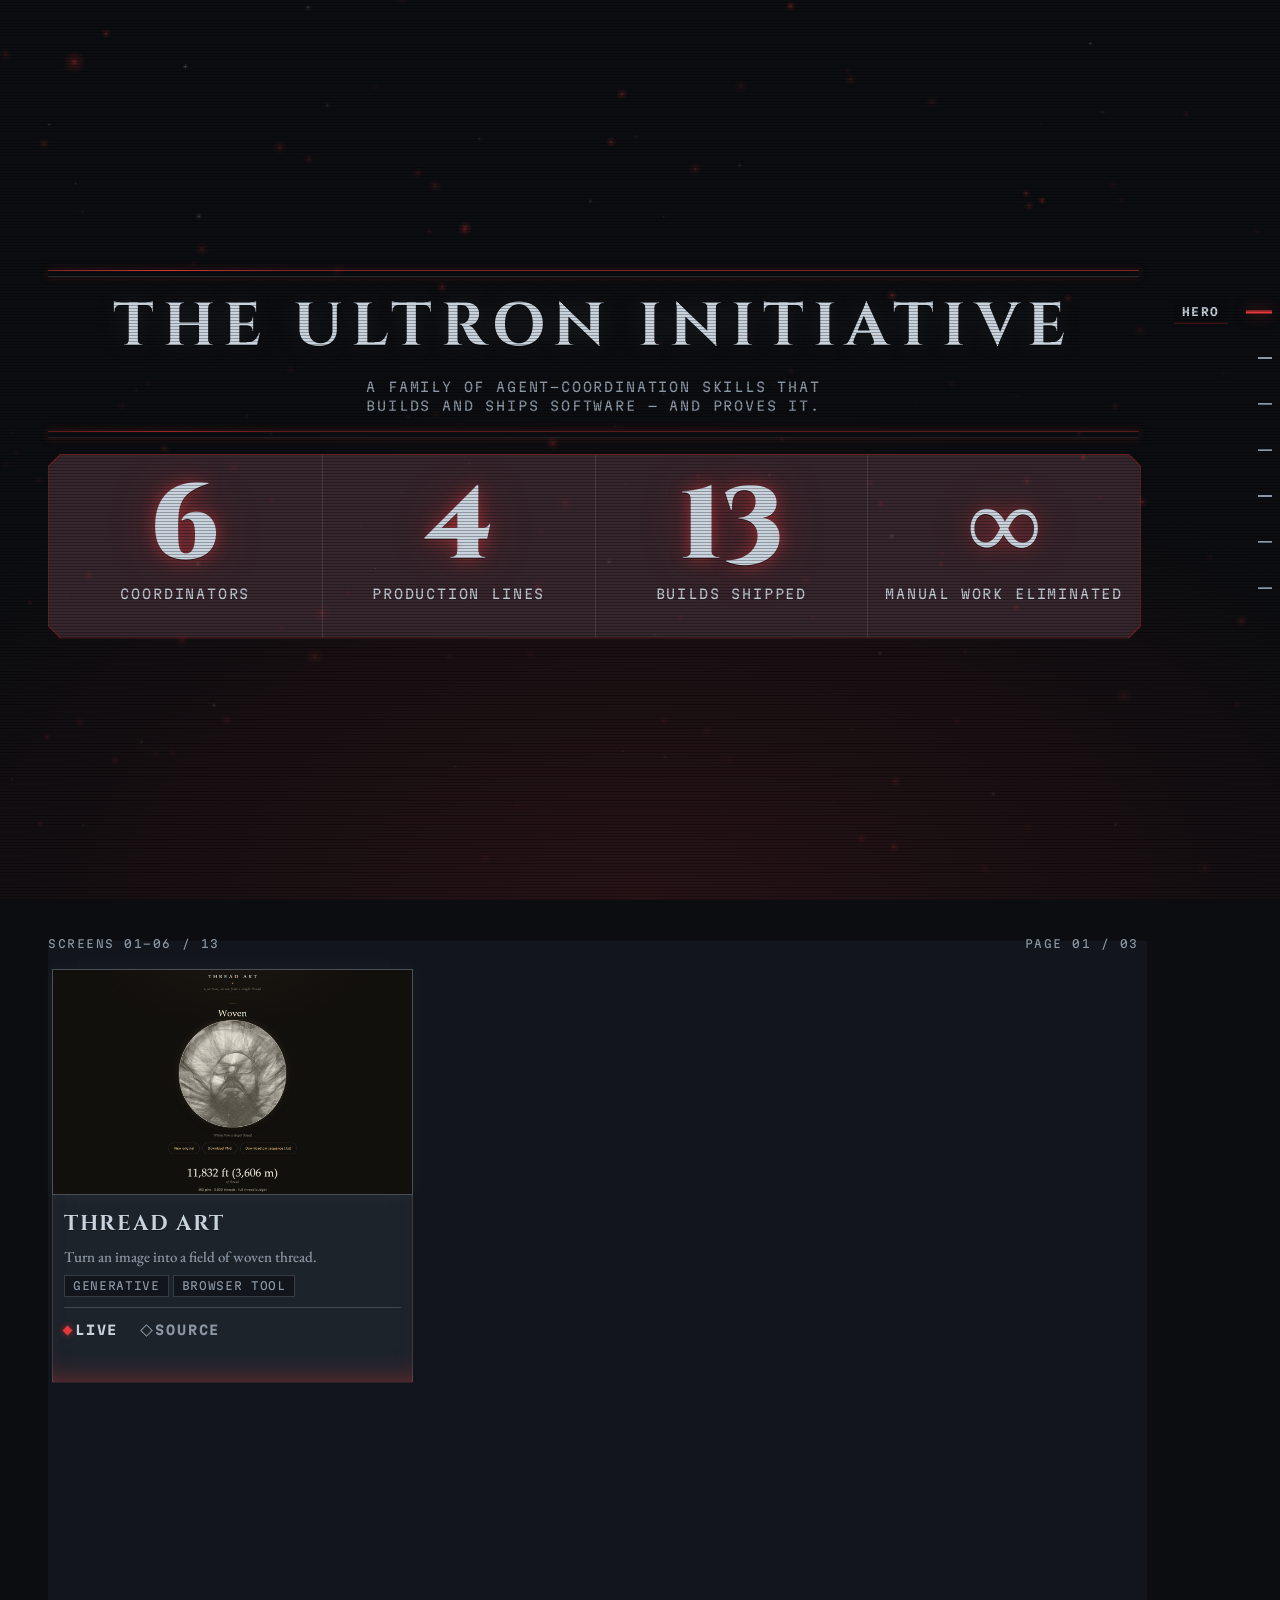
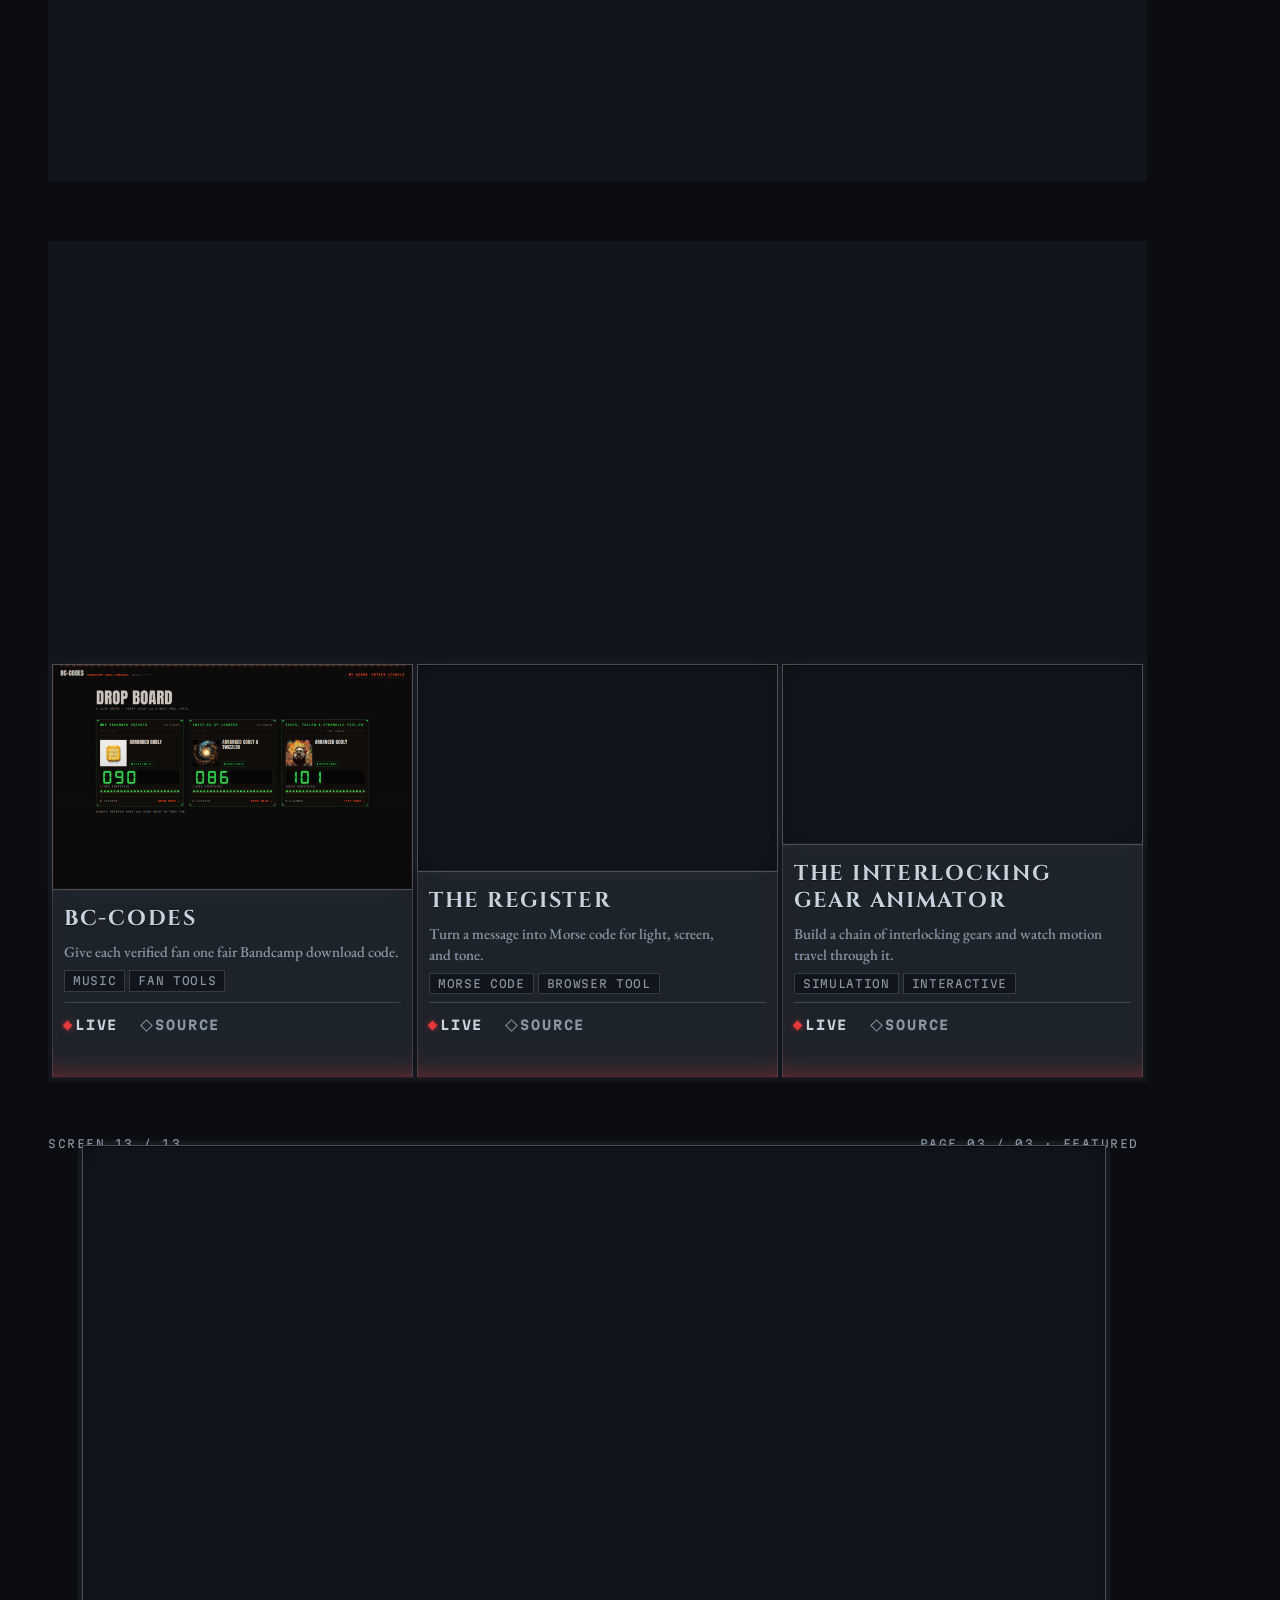
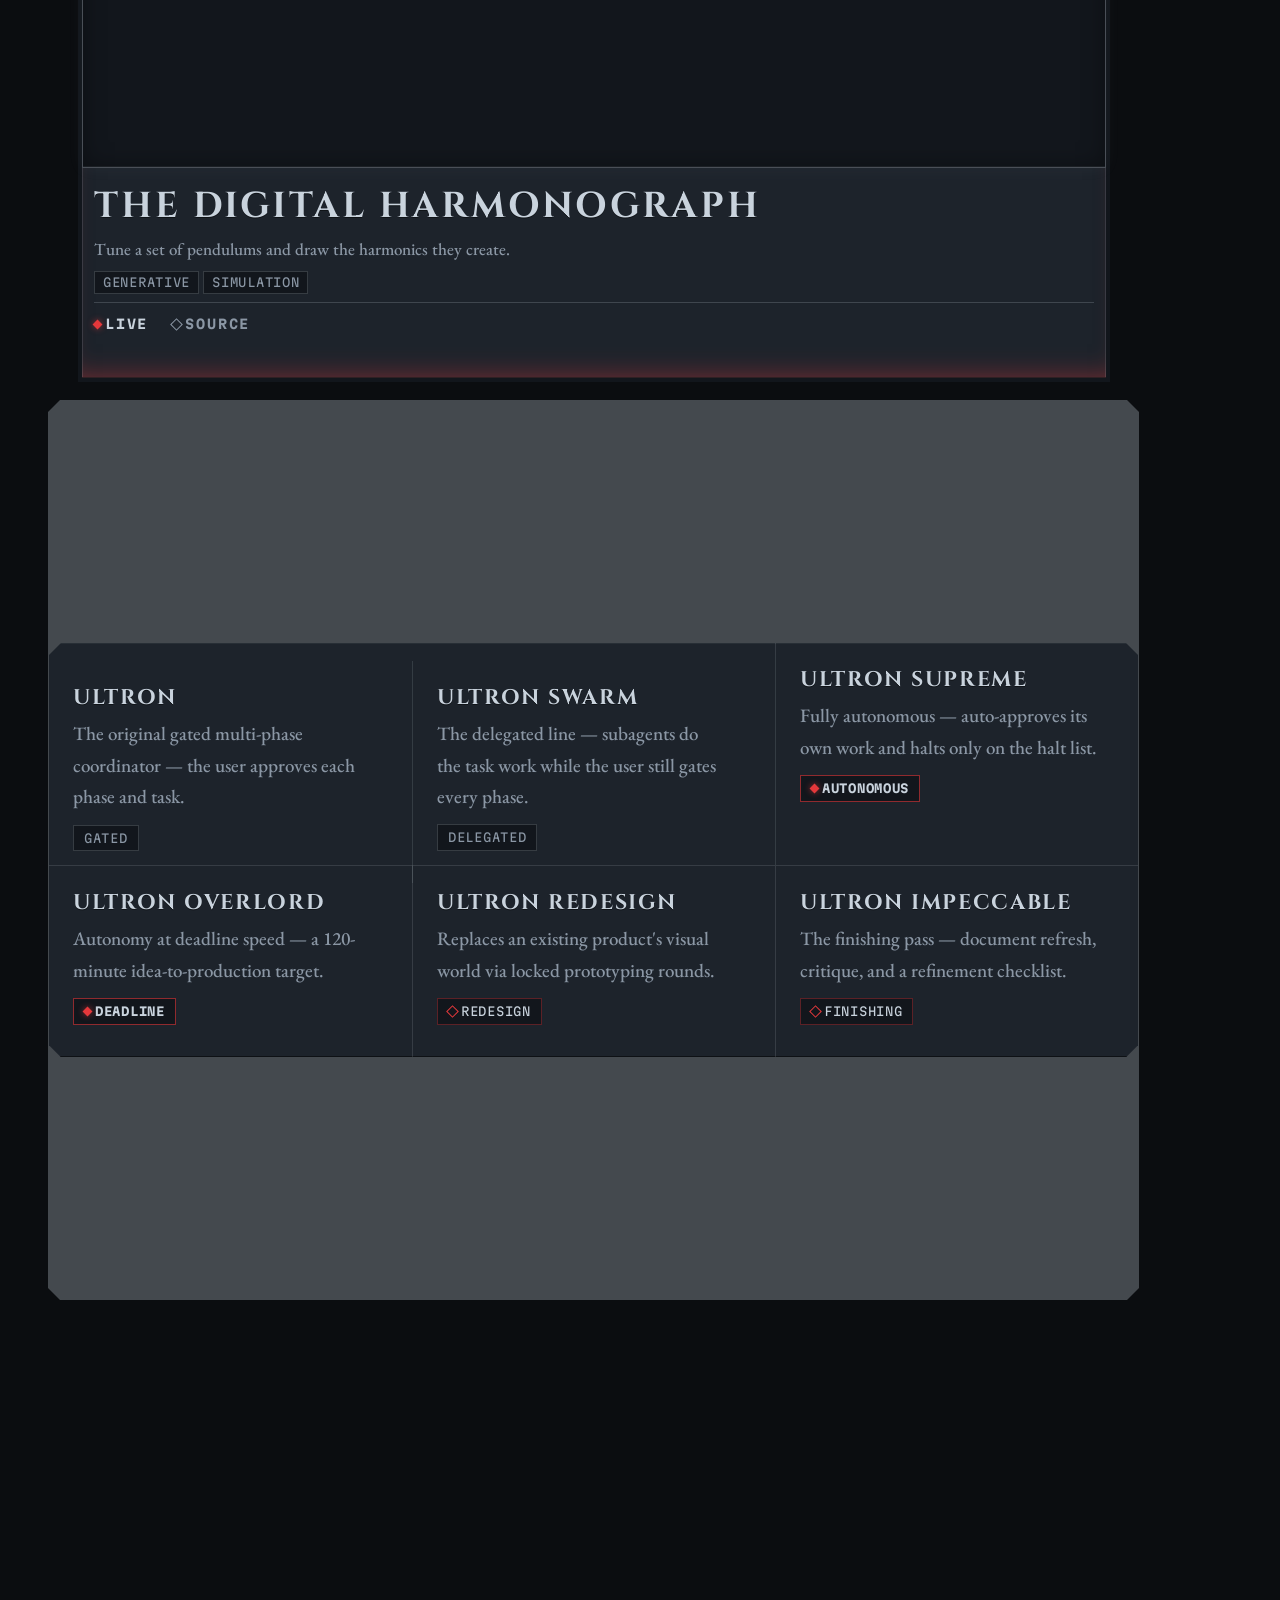
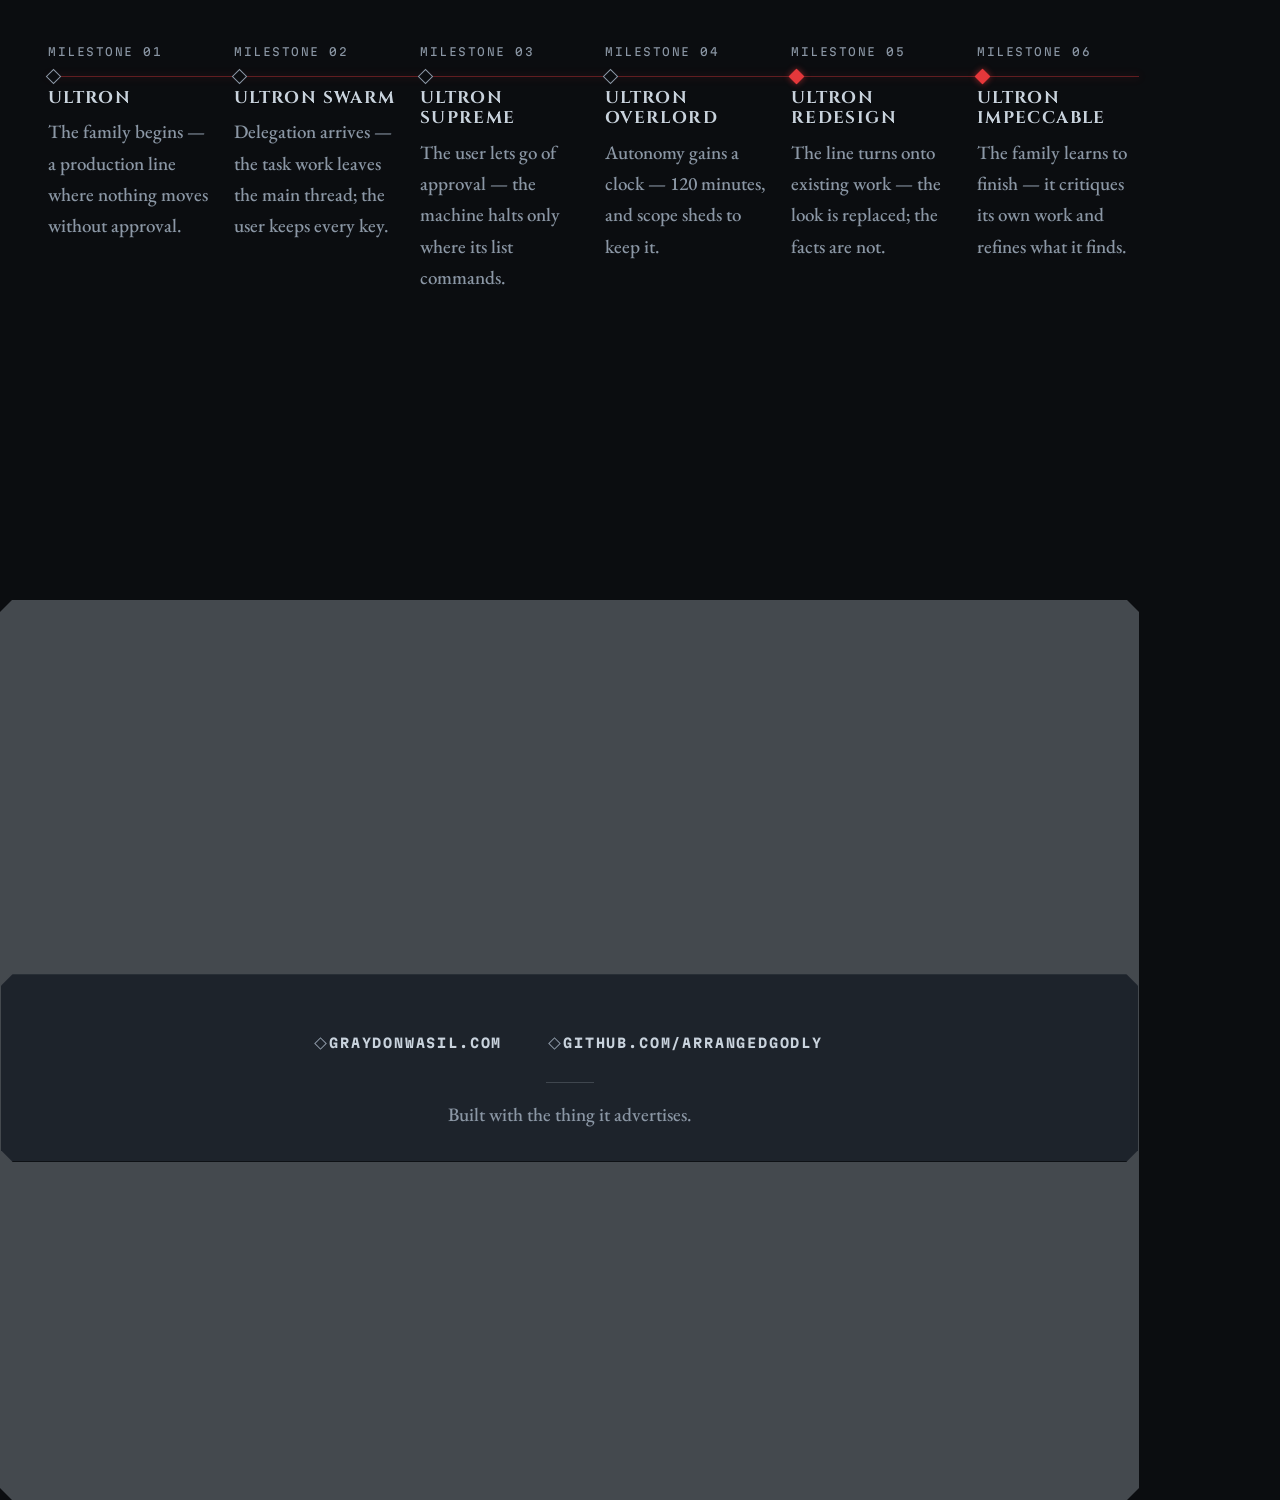
==== commit 609d3d19: "feat: the one interface — V4 staged console No more one long scroll: the page is now a single consol" ====
--- a/index.html
+++ b/index.html
@@ -3,6 +3,15 @@
 <head>
   <meta charset="utf-8">
   <meta name="viewport" content="width=device-width, initial-scale=1">
+  <!-- V4 W1: stage the console BEFORE first paint. This one inline line is
+       the page's only head-level JS (zero-build holds; same-document, zero
+       requests). The `staged` class arms the snap architecture in
+       css/styles.css section 14 — scroll-snap on the root scroller + the
+       100svh stage sizing. With scripting disabled the class never lands,
+       so the no-JS page degrades exactly as before: plain stacked
+       auto-height sections that scroll normally (the V4 amendment's
+       documented no-JS contract — see the noscript note below). -->
+  <script>document.documentElement.classList.add("staged");</script>
   <title>The Ultron Initiative</title>
   <link rel="icon" type="image/svg+xml" href="assets/favicon.svg">
   <link rel="stylesheet" href="css/tokens.css">
@@ -12,23 +21,39 @@
   <script src="js/main.js" defer></script>
   <!-- A3 render pipeline: defer keeps order data -> loader -> renderer. -->
   <script src="js/render.js" defer></script>
-  <!-- B5 motion system: defer keeps order data -> loader -> renderer -> motion. -->
+  <!-- V4 W1 stage console: HUD spine, active-stage tracking, hash deep-links.
+       Loaded AFTER render.js (its boot needs the rendered wall pages) and
+       BEFORE js/motion.js + js/field.js — V4 W2 ORDER: with defer, each
+       module boots at its own evaluation (readyState is already
+       "interactive", so the DOMContentLoaded listeners below never fire in
+       the normal load), and motion.js's init must find ULTRON_STAGES
+       already tracked to take the stage-choreography path (it also pulls
+       the active stage directly at init, so the boot order is belt-and-
+       braces); field.js reads the tracked active stage the same way. -->
+  <script src="js/stages.js" defer></script>
+  <!-- B5 motion system: defer keeps order data -> loader -> renderer -> stages
+       -> motion -> field. -->
   <script src="js/motion.js" defer></script>
-  <!-- V3 living hero field: defer keeps it after motion.js — the count-up's
-       observer can only fire after every DOMContentLoaded listener has run,
-       so window.ULTRON_FIELD exists before motion.js can call ignite(). -->
+  <!-- V3 living hero field: defer keeps it last — the count-up's observer can
+       only fire after every module has evaluated, so window.ULTRON_FIELD
+       exists before motion.js can call ignite().
+       V4 W1: the field is now a full-viewport FIXED backdrop behind every
+       stage (styles.css section 14); stages.js' active-stage tracking feeds
+       its restraint zones. -->
   <script src="js/field.js" defer></script>
 </head>
 <body>
   <!--
-    Direction contract — V2 IGNITION (.impeccable/surfaces/index-html.md,
-    "V2 direction contract (supersedes the v1 five-blocks ...)"; v1 key 4cf1bce5)
+    Direction contract — V4 THE ONE INTERFACE (.impeccable/surfaces/index-html.md,
+    "V2 direction contract (supersedes the v1 five-blocks ...)"; v1 key 4cf1bce5;
+    the V4 staged delivery amends STORY + FORM only — THESIS, OWN-WORLD and
+    FIRST VIEWPORT stand verbatim from the V2 ignition)
 
     - THESIS: The monument ignites — the same engraved honor-roll wall, now alive: every plate carries the real face of the build it honors, and the ground itself breathes crimson. Still refusing stacked marketing bands and soft-card grids; the refusal now has a pulse.
     - OWN-WORLD: unchanged identity (near-black `#0b0d10`, gunmetal `#1d232b`, chrome `#c9d3dd`, crimson `#e5383b` single active accent, scanlines, engraved plates) PLUS the visual layer: vendored real experiment screenshots framed as lit screens in the dark (hairline chrome frames, on-world hover treatment), and a canvas-driven crimson particle/scan field that lives behind the hero without upstaging the wordmark.
-    - STORY: visitor lands in a living field (the machine is on), reads the counters (scale), scans an image-led wall (proof you can SEE, one click per plate), reads the dedications, walks the frieze as it sweeps, exits through the footer plate.
+    - STORY: the monument becomes a single console — stages swap, the field persists. The visitor lands in a living field (the machine is on), reads the counters (scale), pages the image-led wall one viewport at a time (proof you can SEE, one click per plate), reads the dedications, walks the frieze as it sweeps, exits through the footer plate. Real scrolling stays the input — mandatory snap makes every stage exactly one viewport, and the persistent field sells the illusion that nothing scrolls away.
     - FIRST VIEWPORT: crimson particle field breathing behind the chrome wordmark "THE ULTRON INITIATIVE" (canvas, subtle, never obscuring); category line; monumental counter band counting up; the first image-led plates glinting at the fold.
-    - FORM: Honor-Roll Wall ignited — v1 locked composition (key 4cf1bce5) + V2 ignition (user-locked options question, 2026-09-01).
+    - FORM: Honor-Roll Wall ignited — v1 locked composition (key 4cf1bce5) + V2 ignition (user-locked options question, 2026-09-01), delivered since V4 (2026-09-01) as one staged console: mandatory-snap 100svh stages (HERO / WALL pages / ROSTER / FRIEZE / FOOTER), a full-viewport persistent canvas field behind them, a crimson HUD spine of stage ticks, and hash deep-links per stage.
     - FINISH: unreviewed and undocumented is unfinished; this build ends with the finish review, the verdict, DESIGN.md, and every shipping raster carrying its provenance.
   -->
   <!-- C1: the machine speaks even when it cannot run. Every section below
@@ -38,7 +63,7 @@
        with scripting enabled <noscript> content is never shown. -->
   <!-- D1: the skip link is the page's FIRST focusable element. It is
        visually hidden until focused (css section 9) and jumps straight to
-       the wall — the content itself — past the wordmark and the counters.
+       the wall — the first wall PAGE — past the wordmark and the counters.
        A plain anchor: it works with scripting disabled too. -->
   <a class="skip-link" href="#wall">Skip to the wall</a>
   <noscript>
@@ -46,47 +71,74 @@
          degraded passage in caps reads as shouting (the critique's
          all-caps-body finding); the transform came off in css section 8.
          Problem + recovery kept honest: JavaScript off, page empty, turn
-         it on. -->
+         it on. V4 W1: with scripting disabled the `staged` class never
+         lands (head script above), so what follows degrades to plain
+         stacked sections that scroll normally — no snap, no spine. -->
     <p class="noscript-notice">The machine renders this monument — JavaScript carves every section from data. Your browser declines it, so the wall stands unassembled. Enable JavaScript, and it rises.</p>
   </noscript>
-  <!-- D1 landmarks: the wordmark stamp is the page banner (a body-level
-       <header>); <main> holds the monument proper; the footer is the
-       contentinfo. One h1 — the wordmark. A1 created no nav (single-page,
-       no anchors) and none is added. -->
-  <header id="hero">
+  <!-- D1 landmarks (V4 W1 amendment): the wordmark stamp is still the page
+       banner (a body-level <header>); the footer is the contentinfo. One
+       h1 — the wordmark. Two V4 changes, both logged: (1) the counter band
+       (#stats) moved INTO the banner — the hero STAGE is wordmark +
+       category + counters in one viewport; (2) js/stages.js appends a
+       <nav class="spine"> at the end of <body> once the stages exist —
+       the V4 stage-navigation landmark (A1's "no nav" note described a
+       page with nothing to navigate; V4 gives it stages). -->
+  <header id="hero" class="stage stage-hero">
     <!-- V3: the living field's canvas — declared in markup and sized by
-         js/field.js from document top to the counter band's foot (inline
-         height; css/styles.css section 11 positions it under the
-         wordmark/counters with pointer-events none). Decorative ground,
-         never content: aria-hidden, and with scripting disabled it NEVER
-         initializes — an empty canvas renders nothing, so the no-JS hero
-         is the same static world (choice logged under task V3). -->
+         js/field.js. V4 W1: position:fixed, full viewport, BEHIND every
+         stage (css/styles.css section 14) — the machine stays on while
+         stages swap. Decorative ground, never content: aria-hidden, and
+         with scripting disabled it NEVER initializes — an empty canvas
+         renders nothing, so the no-JS hero is the same static world. -->
     <canvas id="hero-field" aria-hidden="true"></canvas>
-    <!-- B2: the wordmark stamp. #hero is B2's build (A3 never renders it);
-         the text is static branding, not data content. D1 moved it out of
-         <main> into this banner <header>; styles are id-based, unchanged.
-         V3-B: data-text is the CSS glitch layers' copy source (styles.css
-         section 13 draws two aberration pseudo-copies from it with EMPTY
-         ALT — the accessible name stays the one real text node below).
-         KEEP data-text IN SYNC with the text if the wordmark ever
-         changes; a desync degrades to a harmless mismatched burst. -->
-    <h1 class="hero-wordmark" data-text="The Ultron Initiative">The Ultron Initiative</h1>
-    <!-- R2 ($impeccable clarify): the one plain-language line — what the
-         family is, in the machine's readout voice. Static branding like the
-         wordmark above it; styled in css section 1 (.hero-category); a plain
-         <p>, no heading, no landmark. -->
-    <p class="hero-category">A family of agent-coordination skills that builds and ships software — and proves it.</p>
+    <!-- V4 W1: the lintel wrapper. The double-rule lintel brackets the
+         WORDMARK (its designed furniture, css section 1); grouping the
+         stamp + category keeps the rules there now that the hero stage
+         also carries the counter band below them. -->
+    <div class="hero-lintel">
+      <!-- B2: the wordmark stamp. #hero is B2's build (A3 never renders it);
+           the text is static branding, not data content. D1 moved it out of
+           <main> into this banner <header>; styles are id-based, unchanged.
+           V3-B: data-text is the CSS glitch layers' copy source (styles.css
+           section 13 draws two aberration pseudo-copies from it with EMPTY
+           ALT — the accessible name stays the one real text node below).
+           KEEP data-text IN SYNC with the text if the wordmark ever
+           changes; a desync degrades to a harmless mismatched burst. -->
+      <h1 class="hero-wordmark" data-text="The Ultron Initiative">The Ultron Initiative</h1>
+      <!-- R2 ($impeccable clarify): the one plain-language line — what the
+           family is, in the machine's readout voice. Static branding like the
+           wordmark above it; styled in css section 1 (.hero-category); a plain
+           <p>, no heading, no landmark. -->
+      <p class="hero-category">A family of agent-coordination skills that builds and ships software — and proves it.</p>
+    </div>
+    <!-- V4 W1: the counter band is the hero stage's lower half — the first
+         viewport owns the power-on (field sweep + count-up) as one moment.
+         js/render.js fills this mount from data exactly as before; only its
+         parent changed (main -> banner, logged). -->
+    <section id="stats"></section>
   </header>
   <main>
-    <section id="stats"></section>
+    <!-- V4 W1: #wall is the FIRST wall page (skip-link target, tabindex per
+         D1 below). js/render.js paginates the validated builds into wall
+         PAGE stages at the live viewport tier (>=1280px: 3-col x 2-row
+         pages of six, the 13th screen a full-stage featured finale) and
+         inserts the later pages (#wall-2, #wall-3, ...) as
+         .stage.stage-wall siblings after this one. -->
     <!-- D1: tabindex="-1" lets the skip link move real focus onto the wall
          (anchors alone scroll but do not focus); the section's own outline
          is suppressed in css section 9 — it is a programmatic target, not a
          tab stop. -->
-    <section id="wall" tabindex="-1"></section>
-    <section id="roster"></section>
-    <section id="frieze"></section>
+    <section id="wall" class="stage stage-wall" tabindex="-1"></section>
+    <section id="roster" class="stage stage-roster"></section>
+    <section id="frieze" class="stage stage-frieze"></section>
   </main>
-  <footer id="footer"></footer>
+  <!-- V4 W1: the footer STAGE carries the page's last inscription inside it —
+       one viewport, one snap point, everything on it visible at rest (an
+       element after the last stage sits below the console's final fold,
+       reachable only by a deliberate extra gesture; measured: anchorTop 900
+       of 900 at the FOOTER rest position, visible only at max scroll). -->
+  <footer id="footer" class="stage stage-footer">
+  </footer>
 </body>
 </html>
--- a/css/tokens.css
+++ b/css/tokens.css
@@ -136,6 +136,14 @@
   --space-4xl: 8rem;
   --gutter: clamp(1.25rem, 4vw, 3rem);        /* page gutter               */
   --section-gap: clamp(4rem, 9vw + 1rem, 9rem); /* between monument blocks */
+
+  /* --- Staged-console tokens (V4 W1 — styles.css section 14) ---------------
+     One viewport per stage: vertical breathing INSIDE a stage, scaled to the
+     stable small viewport height so short laptops condense and tall screens
+     open up without a media-query ladder. The old --section-gap keeps its
+     meaning wherever stacked rhythm survives (the frieze's interior, the
+     noscript page). */
+  --stage-pad: clamp(0.75rem, 2svh, 2.5rem);   /* in-stage vertical padding  */
 
   /* --- Scanline overlay ---------------------------------------------------
      Committed-world texture (OWN-WORLD block). A fixed, non-interactive
--- a/css/styles.css
+++ b/css/styles.css
@@ -226,10 +226,15 @@
    shimmer is decorative; the resting crimson rule carries the energy
    and is itself decorative framing (the logged B4/B2 rule-class
    precedent: rules are framing, not state).
+   V4 W1: the rules moved from #hero to the .hero-lintel wrapper (the hero
+   stage now also carries the counter band below the lintel — the rules
+   stay the WORDMARK's furniture, so the stamp keeps its bracket). Same
+   geometry, same margins; the fold math in the V2-2/V2R3 logs still
+   describes the same stack.
    prefers-reduced-motion: the shimmer stops (the rule stays energized —
    static, still loud). */
-#hero::before,
-#hero::after {
+.hero-lintel::before,
+.hero-lintel::after {
   content: "";
   display: block;
   height: 7px; /* 1px rule + 5px gap + 1px rule — B2's exact stack      */
@@ -254,10 +259,10 @@
   box-shadow: 0 0 9px 1px rgba(229, 56, 59, 0.16); /* faint emission    */
   animation: lintel-shimmer 5.6s linear infinite;
 }
-#hero::before {
+.hero-lintel::before {
   margin-bottom: var(--space-sm);
 }
-#hero::after {
+.hero-lintel::after {
   margin-top: var(--space-sm);
 }
 
@@ -1072,10 +1077,10 @@
   #hero {
     padding: var(--space-md) var(--gutter) var(--space-sm);
   }
-  #hero::before {
+  .hero-lintel::before {
     margin-bottom: var(--space-xs);
   }
-  #hero::after {
+  .hero-lintel::after {
     margin-top: var(--space-xs);
   }
   .hero-wordmark {
@@ -1114,10 +1119,10 @@
     padding-top: var(--space-sm);
     padding-bottom: var(--space-xs);
   }
-  #hero::before {
+  .hero-lintel::before {
     margin-bottom: var(--space-2xs);
   }
-  #hero::after {
+  .hero-lintel::after {
     margin-top: var(--space-2xs);
   }
   .hero-wordmark {
@@ -1941,8 +1946,8 @@
    the crimson wash, the energized rules, the tinted band, the numeral
    cores, the 3-column wall, the 0.28 scanlines — all static color. */
 @media (prefers-reduced-motion: reduce) {
-  #hero::before,
-  #hero::after {
+  .hero-lintel::before,
+  .hero-lintel::after {
     animation: none; /* the shimmer rests; the crimson rule stays       */
   }
   .hero-wordmark.is-glitch::before,
@@ -1967,3 +1972,996 @@
   }
 }
 
+
+/* ==========================================================================
+   14. V4 — THE ONE INTERFACE: the staged console (task W1, IRON MAN)
+   --------------------------------------------------------------------------
+   The owner's ask: "the illusion that there is no scrolling" — content that
+   swaps, not scrolls. DELIVERY (town-hall V4 Amendment): real scrolling stays
+   the INPUT (native gestures, keyboard, find-in-page, screen readers, deep
+   links all keep working), but the root scroller becomes a mandatory SNAP
+   console and every section is exactly one stage:
+
+     HERO (#hero — wordmark lintel + category + the counter band, the
+           power-on stage) -> WALL PAGES (#wall, #wall-2, ... — js/render.js
+           chunks the validated builds per viewport tier: >=1280px 3-col x
+           2-row pages of six, 13 screens -> 6/6/1 with the 13th a full-stage
+           FEATURED FINALE) -> ROSTER -> FRIEZE -> FOOTER.
+
+   THE PERSISTENT FIELD: #hero-field becomes position:fixed, full viewport,
+   z-index 1 — under every stage's content, over the ground. The machine
+   stays on while stages swap; that continuity is the illusion. Because
+   #hero carries position+z-index (the .stage rule below), it is a stacking
+   context and the canvas LIVES inside it: within the hero stage the canvas
+   still paints above the counter band's clipped plate (the V3 stacking
+   contract — the sweep may cross the numerals), while the wordmark and
+   category keep z-index 3 above it; later stages (also z-index 2, later in
+   tree order) paint above the canvas everywhere, so their text can never
+   be tinted by the field, and their open ground lets the embers through.
+
+   GATING — the whole section hangs on html.staged, added by the one inline
+   <head> script BEFORE first paint (index.html). No JS -> no class -> the
+   page is the same stacked document as before (the no-JS contract; see the
+   noscript note). Snap never traps anything: with the class present every
+   stage is exactly one viewport (100svh; a vh line first for pre-svh
+   engines), scroll-snap-stop: always makes one gesture one stage, and
+   every stage's content is kept inside its viewport (the condensed wall
+   anatomy below; measured in the W1 harness at 1440x900 / 1280x800 /
+   1440x700 / 390x844 / 320x568).
+
+   NEW text pairs introduced by W1: the spine's label (chrome on a
+   near-opaque ground chip, ~12.5:1) and ticks (aria-labeled buttons), the
+   wall readouts (chrome-dim on ground 6.55:1 — the logged B1 pair), and
+   the spine's active bar (crimson on ground 4.60:1, non-text — the logged
+   accent pair). No existing pair changes: every stage keeps the fields it
+   had; the canvas still never sets text.
+
+   MOTION: W1 adds NO transitions or animations (structure only — W2 owns
+   the choreography). Snapping is positional, not animated, and nothing
+   here needs a reduced-motion kill; the field's reduced-motion still is
+   js/field.js' (one painted frame, full viewport now).
+   ========================================================================== */
+
+/* --- The console: root-scroller snap + the stage primitive ---------------- */
+
+html.staged {
+  scroll-snap-type: y mandatory; /* the root scroller IS the console        */
+}
+
+html.staged .stage {
+  box-sizing: border-box;   /* 100svh includes the stage's own padding     */
+  min-height: 100vh;        /* pre-svh engines                             */
+  min-height: 100svh;       /* stable small viewport: URL-bar-safe          */
+  scroll-snap-align: start;
+  scroll-snap-stop: always; /* one gesture = one stage                     */
+  position: relative;
+  z-index: 2;               /* above the fixed field (z 1), below scanlines */
+  display: flex;
+  flex-direction: column;
+  justify-content: center;  /* monumental: each stage's course centers     */
+  padding: var(--stage-pad) var(--gutter);
+}
+
+/* --- The persistent field (supersedes section 11's hero-region canvas) ---- */
+
+#hero-field {
+  position: fixed;   /* spans the viewport for the whole document now      */
+  top: 0;
+  left: 0;
+  inset: 0;
+  width: 100%;
+  height: 100%;      /* js/field.js sizes the backing store to the viewport */
+  display: block;
+  z-index: 1;        /* under every stage's content, above the ground      */
+  pointer-events: none;
+}
+
+/* --- Stage-specific framing ------------------------------------------------
+   The old section rules carry ID specificity (#roster's frame padding, the
+   gutters, the phone-fold hero tiers); these ID+class resets only cancel the
+   stacked-document MARGINS so stages stack flush at exactly one viewport
+   each. #roster keeps its 1px chamfer-frame padding and takes its gutter as
+   margin (the frame technique needs the padding); #frieze and #wall keep the
+   class stage padding; #footer stays the full-bleed bookend it was. */
+
+#hero.stage,
+#roster.stage,
+#frieze.stage,
+#footer.stage,
+#wall.stage {
+  margin: 0;
+}
+
+#roster.stage {
+  margin: 0 var(--gutter); /* gutter as margin: the 1px frame keeps padding */
+}
+
+#hero.stage #stats {
+  width: 100%;
+}
+
+/* ==========================================================================
+   14a. THE WALL PAGES — pagination inside stage frames
+   --------------------------------------------------------------------------
+   Each wall page stage = one mono readout band + one grid of plates filling
+   the rest of the viewport. js/render.js sets each grid's column/row count
+   inline from the live tier (>=1280: 3x2, 640-1279: 2x2, phone: 1x2 or 1x1);
+   this section makes the plates FIT whatever track they land in:
+
+     - tracks are minmax(0, 1fr): the grid fills the stage's remaining height;
+     - a plate never STRETCHES (height auto, max-height 100%, centered): when
+       the viewport is generous the plate stands at its natural height (screen
+       at the shot's own 1312:820 grammar) with open ground around it; when
+       the viewport is tight the plate caps at the track and only the SCREEN
+       gives way (flex: 1 1 auto + min-height 0) — the anatomy (title, one-
+       liner, tags, 44px links) is never clipped, never overflows. The screen
+       carries the crop (object-fit: cover — the guard V2 already shipped for
+       off-ratio entries); theLit-Screen rule holds: the frame carries the
+       light, the bytes stay as shot.
+   ========================================================================== */
+
+.stage-wall {
+  --wall-max: none; /* short-viewport cap set in the height media query    */
+}
+
+/* A wall page is EXACTLY one viewport tall (not min-height): the definite
+   height is what lets the flex chain give way — minmax(0,1fr) rows over a
+   definite grid height, plate max-height against a definite track — so the
+   pages' content is always carried inside the stage instead of growing it.
+   (Measured without this: the pages stood 1001–1056px on a 900px viewport.) */
+html.staged .stage-wall {
+  height: 100vh;  /* pre-svh engines                                      */
+  height: 100svh; /* the stable one-viewport wall page                     */
+}
+
+/* The page readout: "SCREENS 01–06 / 13" left, "PAGE 01 / 03" right — the
+   machine's own orientation line, in the readout voice, real text (not
+   aria-hidden): it carries information for everyone. */
+.wall-readout {
+  display: flex;
+  flex-wrap: wrap;
+  justify-content: space-between;
+  gap: var(--space-2xs) var(--space-md);
+  margin: 0 0 var(--space-2xs);
+  font-family: var(--font-mono);
+  font-weight: var(--weight-regular);
+  font-size: var(--size-micro);
+  line-height: var(--leading-readout);
+  letter-spacing: var(--track-caps-wide);
+  text-transform: uppercase;
+  color: var(--chrome-dim); /* 6.55:1 on ground — logged B1 pair           */
+}
+
+.stage-wall .wall-page {
+  flex: 1 1 auto;
+  min-height: 0;    /* the grid may shrink inside the stage                */
+  width: 100%;
+  max-width: var(--wall-max);
+  margin-inline: auto;
+}
+
+/* The staged plate: compact anatomy (the stacked wall had a whole document
+   to breathe in; a stage has one viewport), same engraved language. The
+   plate STRETCHES to its track (fr rows resolve reliably for stretch, and
+   the row keeps its shared datum line); inside it the screen holds its
+   natural data ratio (flex: 0 1 auto — grow never, shrink when the track
+   is tight) and .plate-links' margin-top: auto pins the links to the foot
+   exactly as the stacked wall did. */
+.stage-wall .plate {
+  min-width: 0;
+  gap: var(--space-2xs);
+  padding: 0 var(--space-xs) var(--space-xs); /* screen owns the top edge  */
+}
+
+/* The screen: the plate's giving element. Its box ratio comes from the
+   data (inline aspect-ratio — 1312/820 today, per-entry if that ever
+   changes), so an ample track keeps the shot's own grammar while a tight
+   track lets the screen shrink (never the anatomy). */
+.stage-wall .plate-screen {
+  position: relative;
+  flex: 0 1 auto;
+  min-height: 0;
+  margin: 0 calc(-1 * var(--space-xs)) var(--space-2xs); /* full-bleed top */
+  overflow: hidden;
+}
+.stage-wall .plate-shot {
+  position: absolute;
+  inset: 0;
+  width: 100%;
+  height: 100%;
+  object-fit: cover; /* the crop channel — see the section header          */
+}
+
+/* The image-less fallback emblem flexes by the same law (its aspect-ratio
+   is section 10's 1312/820). */
+.stage-wall .plate:not(:has(> .plate-screen))::before {
+  flex: 0 1 auto;
+  min-height: 0;
+}
+
+/* Compact staged type — the pairs are unchanged, only the sizes step down
+   to fit one viewport (floors held: Garamond stays 500+, Cinzel 700). */
+.stage-wall .plate-title {
+  font-size: clamp(1rem, 5.4cqi + 0.2rem, 1.375rem);
+  line-height: 1.25;
+}
+.stage-wall .plate-description {
+  font-size: 0.9375rem;
+  line-height: 1.4;
+}
+.stage-wall .plate-tag {
+  font-size: var(--size-micro);
+}
+
+/* --- The featured finale (the 13th screen) ----------------------------------
+   One plate, one stage: the same anatomy at monument scale, the screen at
+   (nearly) its full natural ratio — a single plate almost never caps. The
+   page's width cap is HEIGHT-aware (the screen grammar is 1312:820, so a
+   plate of width W needs W/1.6 of stage height plus its anatomy ~15rem):
+   tall viewports get the full 64rem monument, short laptops get a narrower
+   plate that still shows the shot un-cropped instead of a wide ribbon. */
+.stage-wall-featured .wall-page {
+  max-width: min(64rem, calc((100svh - 15rem) * 1.6));
+}
+.stage-wall-featured .plate-title {
+  font-size: clamp(1.375rem, 7cqi, 2.25rem);
+}
+.stage-wall-featured .plate-description {
+  font-size: 1.0625rem;
+  line-height: 1.5;
+}
+.stage-wall-featured .plate-tag {
+  font-size: var(--size-tag);
+}
+
+/* --- Short viewports (<= 780px tall): the wall narrows, the stages tighten --
+   Two rows of three monuments cannot stand at full width on a 700px-tall
+   laptop; rather than cropping the screens to ribbons, the page's grid
+   narrows (--wall-max) so the plates keep honest proportions, centered on
+   the persistent field — the console reads as a lit panel in open ground. */
+@media (max-height: 780px) {
+  html.staged .stage {
+    --stage-pad: 0.625rem;
+  }
+  .stage-wall {
+    --wall-max: 62rem;
+  }
+  .stage-wall .plate {
+    gap: var(--space-3xs);
+    padding: 0 var(--space-2xs) var(--space-2xs);
+  }
+  .stage-wall .plate-screen {
+    margin: 0 calc(-1 * var(--space-2xs)) var(--space-3xs);
+  }
+  #roster.stage .dedication {
+    padding: var(--space-xs) var(--space-md) var(--space-sm);
+  }
+  #roster.stage .dedication-role {
+    line-height: 1.4;
+  }
+  #frieze.stage .milestone-line {
+    line-height: 1.45;
+  }
+}
+
+/* --- Phone wall pages (single column, two plates) ----------------------------- */
+@media (max-width: 639px) {
+  .stage-wall .plate {
+    gap: var(--space-3xs);
+    padding: 0 var(--space-2xs) var(--space-2xs);
+  }
+  .stage-wall .plate-screen {
+    margin: 0 calc(-1 * var(--space-2xs)) var(--space-3xs);
+  }
+  .stage-wall .plate-title {
+    font-size: 1rem;
+  }
+  .stage-wall .plate-description {
+    font-size: 0.875rem;
+    line-height: 1.35;
+  }
+  .stage-wall .plate-links {
+    gap: 0 var(--space-sm);
+  }
+  /* The stele frieze tightens so six courses stand inside one phone stage
+     (measured 619px at 320x568 before this block; ~520 after). The stele's
+     rail segments overshoot the tighter gaps by design — each node's ground
+     fill masks the rail behind it, so the lineage still reads continuous. */
+  #frieze.stage .frieze-line {
+    row-gap: var(--space-3xs);
+  }
+  #frieze.stage .milestone {
+    padding-left: var(--space-md);
+  }
+  #frieze.stage .milestone-title {
+    margin-top: var(--space-2xs);
+    font-size: 0.875rem;
+  }
+  #frieze.stage .milestone-line {
+    font-size: 0.8125rem;
+    line-height: 1.35;
+  }
+}
+
+/* --- Phone roster (<= 639px): the band stands 2 x 3 -----------------------------
+   One column of six dedications cannot fit a phone stage (measured 891px on
+   a 390x664 viewport — the URL-bar svh reality); at phone widths the band
+   repacks to two columns with the <=900 seam grammar and the condensed
+   voice. Everything stays readable and present — nothing is cut. */
+@media (max-width: 639px) {
+  #roster.stage .roster-band {
+    grid-template-columns: repeat(2, minmax(0, 1fr));
+  }
+  #roster.stage .roster-band .dedication,
+  #roster.stage .roster-band .dedication:nth-child(even),
+  #roster.stage .roster-band .dedication:nth-child(3n + 2),
+  #roster.stage .roster-band .dedication:nth-child(3n + 3),
+  #roster.stage .roster-band .dedication:nth-child(n + 4) {
+    border-left: 0;
+    border-top: var(--hairline) solid var(--rule-soft);
+  }
+  #roster.stage .roster-band .dedication:first-child {
+    border-top: 0;
+  }
+  #roster.stage .roster-band .dedication:nth-child(even) {
+    border-left: var(--hairline) solid var(--rule-soft);
+  }
+  #roster.stage .roster-band .dedication:nth-child(n + 3) {
+    border-top: var(--hairline) solid var(--rule-soft);
+  }
+  #roster.stage .dedication {
+    padding: var(--space-xs) var(--space-2xs);
+  }
+  #roster.stage .dedication-name {
+    font-size: 0.875rem;
+  }
+  #roster.stage .dedication-role {
+    font-size: 0.8125rem;
+    line-height: 1.35;
+  }
+  #roster.stage .dedication-mode {
+    font-size: 0.625rem;
+  }
+}
+
+/* --- SHORT VIEWPORTS (W3 fix of record): landscape phones + squat windows ---
+   The V4 floor says every stage is exactly one viewport — verified green at
+   the six standing widths, but a ROTATED phone (floor 8) lands in the mid
+   tier with a ~390px viewport height, where two stage anatomies cannot
+   stand: the roster's 2-column repack (<=900px wide) grows to 3 rows
+   (measured 466px on 844x390) and the frieze STELE (below 1180px wide) is
+   six stacked courses (measured 698px — it needs ~720 even condensed), so
+   those stages grew past 100svh and the console misaligned (scrollHeight
+   3659 vs 3120). Two height-keyed repacks close it — same anatomy, denser
+   packing, everything still readable and present:
+     - ROSTER stands 3 x 2 (the desktop course) in the condensed voice;
+     - FRIEZE cuts the stele into two columns x three courses (the
+       per-course rail segments end at their column's foot — the lineage
+       reads down each column; the nodes and ordinals still carry it).
+   The horizontal frieze (>= 1180px wide) is untouched — it never needed
+   more than ~180px of height. Sources AFTER the phone blocks above so the
+   same-specificity cascade resolves to these on the short intersection. */
+@media (max-height: 520px) and (min-width: 480px) {
+  #roster.stage .roster-band {
+    grid-template-columns: repeat(3, minmax(0, 1fr));
+  }
+  #roster.stage .roster-band .dedication,
+  #roster.stage .roster-band .dedication:nth-child(even),
+  #roster.stage .roster-band .dedication:nth-child(n + 3) {
+    border-left: 0;
+    border-top: var(--hairline) solid var(--rule-soft);
+  }
+  #roster.stage .roster-band .dedication:nth-child(3n + 2),
+  #roster.stage .roster-band .dedication:nth-child(3n + 3) {
+    border-left: var(--hairline) solid var(--rule-soft);
+  }
+  #roster.stage .roster-band .dedication:first-child {
+    border-top: 0;
+  }
+  #roster.stage .dedication {
+    padding: var(--space-xs) var(--space-2xs) var(--space-sm);
+  }
+  #roster.stage .dedication-name {
+    font-size: 0.875rem;
+  }
+  #roster.stage .dedication-role {
+    font-size: 0.8125rem;
+    line-height: 1.35;
+  }
+  #roster.stage .dedication-mode {
+    font-size: 0.625rem;
+  }
+}
+
+/* The frieze threshold is width-aware: the mid-width stele stands ~660-700px
+   tall, so below 700px of height it must cut to two columns; the phone-width
+   stele (already tightened by the block above) stands ~520px, so phones keep
+   their single-column lineage down to 540px of height — portrait phones
+   (568px+) never hit this, and the horizontal frieze (>= 1180px wide) never
+   needs more than ~180px of height. */
+@media (min-width: 640px) and (max-width: 1179.98px) and (max-height: 700px),
+       (max-width: 639.98px) and (max-height: 540px) {
+  #frieze.stage .frieze-line {
+    grid-template-columns: repeat(2, minmax(0, 1fr));
+    column-gap: var(--space-lg);
+    row-gap: var(--space-md);
+  }
+  #frieze.stage .milestone::after {
+    content: none; /* the rail never crosses a column break */
+  }
+  #frieze.stage .milestone {
+    padding-left: var(--space-md);
+  }
+  #frieze.stage .milestone-title {
+    margin-top: var(--space-2xs);
+    font-size: 0.9375rem;
+  }
+  #frieze.stage .milestone-line {
+    font-size: 0.8125rem;
+    line-height: 1.35;
+  }
+}
+
+/* --- The HERO on short viewports (W3): the power-on stage condenses -------
+   The counter band is the hero's mass (323px in its 2x2 repack — measured
+   844x390; the hero stood 546px on a 390px viewport). Under 560px of
+   height the band returns to its four-across course with compacted
+   numerals/padding and the lintel tightens one step — the power-on reads
+   in one glance at phone-landscape heights. Portrait phones (>= 560px
+   tall) never hit this block. */
+@media (max-height: 560px) and (min-width: 480px) {
+  #hero.stage {
+    padding-top: var(--space-sm);
+    padding-bottom: var(--space-2xs);
+  }
+  .hero-lintel::before {
+    margin-bottom: var(--space-2xs);
+  }
+  .hero-lintel::after {
+    margin-top: var(--space-2xs);
+  }
+  .hero-wordmark {
+    font-size: 2.5rem;
+  }
+  .hero-category {
+    margin-top: var(--space-2xs);
+    font-size: 0.8125rem;
+  }
+  #stats {
+    margin-top: var(--space-2xs);
+  }
+  .stats-band {
+    grid-template-columns: repeat(4, minmax(0, 1fr));
+  }
+  .stat {
+    padding: var(--space-2xs) var(--space-3xs) var(--space-xs);
+    border-left: var(--hairline) solid var(--rule-soft);
+  }
+  .stat:first-child {
+    border-left: 0;
+  }
+  .stat:nth-child(even),
+  .stat:nth-child(n + 3) {
+    border-left: var(--hairline) solid var(--rule-soft);
+  }
+  .stat:nth-child(n + 3) {
+    border-top: 0;
+  }
+  .stat-value {
+    font-size: 2.25rem;
+  }
+  .stat-label {
+    font-size: var(--size-micro);
+  }
+}
+
+/* --- Narrow AND short (W3): the harshest phone-landscape course -------------
+   Below 640px of width and 400px of height (568x320-class) the 3-column
+   roster and 2-column frieze cells go narrow enough to wrap hard; one more
+   compression step keeps every stage inside one viewport without hiding
+   anything — smaller courses, same anatomy. */
+@media (max-width: 639px) and (max-height: 400px) {
+  #roster.stage .dedication {
+    padding: var(--space-3xs) var(--space-3xs) var(--space-2xs);
+  }
+  #roster.stage .dedication-name {
+    font-size: 0.8125rem;
+  }
+  #roster.stage .dedication-role {
+    font-size: 0.75rem;
+    line-height: 1.25;
+  }
+  #roster.stage .dedication-mode {
+    font-size: 0.5625rem;
+    padding: 0.125rem 0.375rem;
+  }
+  #frieze.stage .frieze-line {
+    row-gap: var(--space-2xs);
+  }
+  #frieze.stage .milestone-title {
+    font-size: 0.8125rem;
+  }
+  #frieze.stage .milestone-line {
+    font-size: 0.75rem;
+    line-height: 1.3;
+  }
+}
+
+/* ==========================================================================
+   14b. THE HUD SPINE — the orientation system (js/stages.js builds the nav)
+   --------------------------------------------------------------------------
+   A fixed crimson spine at the right edge: one tick per stage, the active
+   tick LIT + ELONGATED with its mono stage label beside it (HERO / WALL 1..N
+   / ROSTER / FRIEZE / FOOTER — label shown at >= 1180px only, always inside
+   the reserved --spine-band gutter; see THE SPINE CLEARANCE below). The
+   ticks are real buttons — keyboard-focusable,
+   aria-labeled "Go to <stage>", 44px targets — scrolling the console to the
+   stage on activation. The spine is the console's instrument, not decoration:
+   crimson (the one active accent) marks where the machine IS. It is injected
+   at the END of <body>, so the DOM tab order stays content-first (the skip
+   link remains the first focusable element). No-JS: never built.
+   ========================================================================== */
+
+.spine {
+  position: fixed;
+  top: 50%;
+  right: 0;
+  transform: translateY(-50%);
+  z-index: 5; /* above stages + field, below the scanline overlay          */
+  display: flex;
+  flex-direction: column;
+  align-items: flex-end;
+  gap: 2px;
+}
+
+.spine-tick {
+  box-sizing: border-box;
+  position: relative; /* the label's absolute seat (W3 CLS fix, below)     */
+  display: flex;
+  align-items: center;
+  justify-content: flex-end;
+  gap: var(--space-2xs);
+  width: 44px;        /* FIXED box (W3 CLS fix): the appearing label never  */
+  min-width: 44px;    /* resizes any tick and no tick's box ever moves —   */
+  min-height: 44px;   /* the tap/focus floor every other control obeys     */
+  padding: 0 var(--space-2xs) 0 var(--space-3xs);
+  background: none;
+  border: 0;
+  cursor: pointer;
+}
+
+/* The tick itself: a drawn rule (the world's line language), resting dim
+   chrome, active crimson + elongated + lit — the graded accent, spent
+   exactly where the machine acts. W3 CLS fix: the elongation is a
+   right-anchored SCALE, not a width change — transform-only changes are
+   exempt from layout-shift, so the lit state costs nothing (the bar's
+   layout box stays 14x2 forever; 14 x 1.86 = 26, 2 x 1.5 = 3 — the exact
+   W1 geometry, glow and all). */
+.spine-bar {
+  display: block;
+  width: 14px;
+  height: 2px;
+  background: var(--chrome-dim); /* 6.55:1 on ground (non-text)            */
+}
+.spine-tick:hover .spine-bar,
+.spine-tick:focus-visible .spine-bar {
+  background: var(--chrome);
+}
+.spine-tick.is-active .spine-bar {
+  transform: scale(1.86, 1.5);
+  transform-origin: right center;
+  background: var(--crimson); /* 4.60:1 on ground (non-text)               */
+  box-shadow: 0 0 8px rgba(229, 56, 59, 0.55); /* the lit-state glint      */
+}
+
+/* The active stage's label: mono caps on a near-opaque ground chip, seated
+   left of its tick so it never leaves the spine's column. Inactive ticks
+   keep no visible label (aria-labels carry their names — the spine reads
+   as an instrument, one line at a time). W3 CLS fix: the label is
+   ABSOLUTELY positioned out of the tick's flow — appearing/changing it
+   moves no layout box anywhere (the W2 flow label resized its tick and
+   shifted the whole column on every stage change: measured 0.0077 summed
+   over a walk, incl. a load-time font-swap entry real users see counted). */
+.spine-label {
+  display: none;
+  position: absolute;
+  right: calc(100% + var(--space-2xs));
+  top: 50%;
+  transform: translateY(-50%);
+  padding: var(--space-3xs) var(--space-2xs);
+  background: rgba(11, 13, 16, 0.9);
+  border-bottom: var(--hairline) solid rgba(229, 56, 59, 0.42);
+  font-family: var(--font-mono);
+  font-weight: var(--weight-bold);
+  font-size: var(--size-micro);
+  line-height: var(--leading-readout);
+  letter-spacing: var(--track-caps-wide);
+  text-transform: uppercase;
+  color: var(--chrome); /* ~12.5:1 on the ground chip — logged B1 pair     */
+  white-space: nowrap;
+}
+.spine-tick.is-active .spine-label {
+  display: block;
+}
+
+/* --- The spine clearance (V4-1, closing refinement) ---------------------------
+   THE DEFECT (closing critique, confirmed by per-glyph range-rect probes on
+   this tree at five tiers): the label chip hangs LEFT of its tick, so on every
+   tier where content runs to the page gutter the chip sat on real ink at the
+   stage's resting state — measured covers: desktop 1440x700 shaves the third
+   roster column's role line ("…ue, and", 49x7px of ascender row, ink to
+   x1365.7); rotated 844x390 covers wall plate-title/description tails, five
+   roster role characters and fourteen frieze-line characters; phone 390/320
+   cover the Overlord role-line tail (28 chars, ink to x342.6), frieze course
+   text, the footer archive line and even the hero category's third line.
+
+   THE FIX, two halves (the critique's own options, combined — with the tier
+   line drawn where the console's anatomy actually changes):
+
+   1. >= 1180px (the horizontal-frieze / wide-wall tiers) — THE RESERVED
+      BAND. Stages take the spine's whole instrument rail as their right
+      inset, so the content column can PHYSICALLY never reach the chip:
+      --spine-band = the 44px tick box + the seat gap + the chip + left
+      breathing. Chip arithmetic (measured, Martian Mono 700 at 11px, 0.14em
+      tracking, 8px side padding): the longest live label is six characters
+      (ROSTER / FRIEZE / FOOTER / WALL N) at 71.5px; --spine-chip reserves
+      81px — one character beyond the longest possible label for a long
+      time to come (a 7-char "WALL 10" needs 37+ builds at the 2x2 tier).
+      Remeasure --spine-chip if labels ever grow past seven chars.
+      #roster takes its inset as MARGIN (the chamfer-frame technique keeps
+      its padding); #hero needs an ID-level rule (the stacked-era #hero
+      sets padding at ID specificity); #footer takes the margin route so its
+      bookend frame stays 1px and the rail sits over open ground. The band
+      replaces the page gutter where it exceeds it (max()) — the label
+      floats in open ground, right-anchored to its tick, at every stage.
+
+   2. < 1180px — NO PERSISTENT LABEL. Below 640 (the pager tier) the
+      readout band already names the stage's place ("SCREEN 04 / 13") and
+      the lit tick still marks it — the chip that covered 63-71px tails on
+      a 390px stage simply stops existing. Between 640 and 1179 (the stele
+      tier) the same drop is forced by the one-viewport floor, measured on
+      this tree: with the 141px band reserved, the single-column stele
+      stands 850-905px at 640-768px widths (band off: it fits its viewport
+      exactly), so reserving the rail there breaks "every stage is exactly
+      one viewport" across the 640-810 x 701-905 pocket — and patching
+      W3's verified stele repacks to save a label is the wrong trade. The
+      stele tier keeps W3's geometry byte-identical and orients tick-only
+      (wall stages there still carry their "SCREENS / PAGE" readouts; the
+      ticks' aria-labels still name every stage, so keyboard and
+      screen-reader semantics are unchanged everywhere).
+
+   CLS: both halves are load-time CSS, not runtime state — nothing here can
+   shift after first paint, and the label keeps the W3 discipline (fixed
+   44px tick boxes, absolutely-positioned label, transform-only elongation).
+   No transitions added. The no-JS page never sees any of it: every rule is
+   gated on html.staged or scoped to the spine the stages script builds. */
+
+html.staged {
+  --spine-chip: 81px; /* measured worst 6-char chip 71.5px + one char headroom */
+  --spine-band: calc(44px + 2 * var(--space-2xs) + var(--spine-chip)); /* 141px */
+}
+
+@media (min-width: 1180px) {
+  /* Padding-side stages: #hero needs its own ID-level rule (the stacked-era
+     #hero sets padding at ID specificity, which out-ranks any class
+     selector); #wall + the generated #wall-N pages have no ID padding rule,
+     so the .stage rule carries them. */
+  html.staged .stage,
+  html.staged #hero.stage {
+    padding-right: max(var(--gutter), var(--spine-band));
+  }
+  /* Frame-drawn stages (#roster's chamfer band, #footer's bookend) take the
+     band as MARGIN instead — their hairline frames are painted through their
+     own padding, so widening that padding would fatten the frame; the margin
+     keeps the frame at 1px and leaves the rail over open ground. */
+  html.staged #roster.stage,
+  html.staged #footer.stage {
+    margin-right: max(var(--gutter), var(--spine-band));
+  }
+}
+
+/* The stele tier and the pager tier run tick-only: the label span stays in
+   the DOM (display: none) — the tick's aria-label still names the stage. */
+@media (max-width: 1179.98px) {
+  .spine-tick.is-active .spine-label {
+    display: none;
+  }
+}
+
+/* ==========================================================================
+   14c. FOREIGN BLOCK (V3 THE ARCHIVE, task S3) — integrated, flagged
+   --------------------------------------------------------------------------
+   The .archive-anchor is the parallel archive workstream's one carved line
+   to skills.html. It shipped as a sibling AFTER the footer plate (a stacked-
+   document placement) while W1 was building the stage console — where an
+   element past the last stage sits BELOW the console's final fold: measured,
+   it stood at anchorTop 900 of a 900px viewport at the FOOTER rest position,
+   visible only after one deliberate extra gesture past the last snap point
+   (wheel and End key did reach it — but nothing at rest ever showed it).
+
+   RESOLUTION (flagged for the coordinator in the production log): the
+   element moved INSIDE the footer stage — byte-identical, its classes,
+   inline styles, href and text untouched — so the console's last stage
+   carries the page's last inscription visibly at its own rest position;
+   js/render.js's renderFooter now preserves foreign mount children across
+   re-renders, retiring the original reason for the outside placement. It
+   takes the stage's centered flow (the flex column centers plate + anchor
+   as one group); its own inline styles carry everything else. ONE W1 rule
+   below: the stage's chamfer frame fills #footer with the rule color, and
+   dim-chrome lettering directly on that fill measures ~3.1:1 — under the
+   body floor. On the plate field (the same metal the footer plate above
+   it wears) the anchor keeps the logged 5.32:1 chrome-dim/plate pair and
+   the footer reads as one continuous monument block. Markup untouched. */
+.archive-anchor {
+  background: var(--plate);
+  border-top: var(--hairline) solid var(--rule-on-plate);
+}
+
+/* ==========================================================================
+   14d. THE PHONE WALL PAGER (V4 W2 — task W2, IRON MAN + THOR)
+   --------------------------------------------------------------------------
+   Below 640px the wall is ONE console stage: a horizontally-paged gallery
+   INSIDE the one viewport. js/render.js builds it (one plate per x-page);
+   this section makes the two snap axes COEXIST:
+
+     - the pager scroller: scroll-snap-type x mandatory, one page per
+       screen width, snap-aligned center;
+     - GESTURE ROUTING: touch-action pan-x pan-y — a horizontal-dominant
+       pan locks to the pager (the only scroller that can move x), a
+       vertical-dominant pan chains straight to the y-mandatory root
+       console (the pager cannot scroll y), so vertical swipes keep
+       advancing stages and horizontal swipes keep paging screens;
+       overscroll-behavior-x: contain stops an end-of-wall flick from
+       becoming a history swipe, while the y axis keeps default chaining;
+     - the readout band: "SCREEN 04 / 13" (mono micro, chrome-dim on
+       ground 6.55:1 — W1's logged pair) left, two chevron buttons right;
+     - the chevrons: REAL buttons, 44px targets, aria-labeled by
+       render.js, drawn-geometry arrows in the world's line language
+       (chrome strokes on plate 10.43:1; hover crimson 3.74:1 — decorative
+       accent, the buttons carry the global :focus-visible ring). Disabled
+       at the wall's ends (the readout + disabled state carry the bounds).
+
+   One plate per page (the density decision, logged): a staged phone plate
+   stands ~330-374px at 390 and ~310px at 320 — two per page fits only the
+   tallest phones with no breathing room and never the 320x568 floor. ONE
+   per page is the same interface at every phone height: consistency >
+   density. The scrollbar is hidden (the readout, the chevrons and the
+   snap itself carry the affordance; the spine still marks the stage).
+   ========================================================================== */
+
+.stage-wall-pager {
+  --wall-max: none;
+}
+
+.wall-pager-head {
+  display: flex;
+  align-items: center;
+  justify-content: space-between;
+  gap: var(--space-2xs) var(--space-md);
+  flex: 0 0 auto;
+  margin: 0 0 var(--space-2xs);
+}
+
+.wall-pager-head .wall-readout {
+  margin: 0;
+}
+
+.wall-pager-nav {
+  display: flex;
+  flex: 0 0 auto; /* the 44px targets never shrink under the head's flex   */
+  gap: var(--space-3xs);
+}
+
+.wall-chevron {
+  box-sizing: border-box;
+  display: grid;
+  place-items: center;
+  width: 44px;  /* the tap/focus floor every other control obeys */
+  height: 44px;
+  padding: 0;
+  background: var(--plate);
+  border: var(--hairline) solid var(--rule-strong);
+  box-shadow: var(--plate-edge);
+  cursor: pointer;
+}
+
+/* The drawn arrow: two strokes rotated into a chevron (the world's drawn
+   line language — no icon font, no raster). */
+.wall-chevron::before {
+  content: "";
+  width: 9px;
+  height: 9px;
+  border-left: 2px solid var(--chrome);   /* 10.43:1 on plate             */
+  border-bottom: 2px solid var(--chrome);
+}
+.wall-chevron-prev::before {
+  transform: rotate(45deg);
+}
+.wall-chevron-next::before {
+  transform: rotate(-135deg);
+}
+.wall-chevron:hover:not(:disabled),
+.wall-chevron:focus-visible {
+  border-color: rgba(229, 56, 59, 0.6); /* decorative tint, the logged class */
+}
+.wall-chevron:hover:not(:disabled)::before {
+  border-color: var(--crimson);          /* 3.74:1 on plate (non-text)     */
+}
+.wall-chevron:disabled {
+  opacity: 0.35;
+  cursor: default;
+}
+
+.wall-pager {
+  flex: 1 1 auto;
+  min-height: 0;
+  display: flex;
+  overflow-x: auto;
+  overflow-y: hidden;
+  scroll-snap-type: x mandatory;
+  overscroll-behavior-x: contain; /* an end flick never becomes history   */
+  overscroll-behavior-y: visible; /* vertical chains to the y console     */
+  touch-action: pan-x pan-y;      /* both axes free: the DOMINANT axis of
+                                      the gesture picks its scroller      */
+  scrollbar-width: none;          /* the readout + chevrons carry the
+                                      affordance; the snap carries the
+                                      behavior                           */
+}
+.wall-pager::-webkit-scrollbar {
+  display: none;
+}
+
+.wall-pager-page {
+  box-sizing: border-box; /* 100% includes the joint frame: one page per
+                             screen exactly, no peek of the next page      */
+  flex: 0 0 100%;
+  width: 100%;
+  min-height: 0;
+  scroll-snap-align: center;
+  display: flex;
+  align-items: center;
+  justify-content: center;
+  background: var(--well);        /* the wall's shared backing field      */
+  padding: var(--space-3xs);      /* the mounting-joint frame             */
+}
+
+/* A pager plate: centered in its page, capped by it (the screen gives
+   way on the shortest phones — the same law as the desktop pages). */
+.stage-wall-pager .plate {
+  width: 100%;
+  max-width: 40rem;
+  max-height: 100%;
+  min-height: 0;
+}
+
+/* ==========================================================================
+   15. V4 W2 — STAGE CHOREOGRAPHY: the disappear/reappear illusion
+   --------------------------------------------------------------------------
+   THE OWNER'S SENTENCE, answered: "content dynamically disappears and
+   reappears as you're scrolling" while the interface stays one console.
+   One grammar, keyed on js/stages.js's SETTLED commits (never raw scroll
+   — a flick across two snap points cannot mis-fire it):
+
+     - THE RELEASE (disappear): the instant the settled stage's alignment
+       genuinely breaks ("ultron:stagedepart"), its content recedes —
+       opacity to 0.2, scale to 0.98, a 1.5px blur — over ~300ms, while
+       the old stage is still on screen. The state is .is-left, held by
+       every stage that is not the active one.
+     - THE ASSEMBLY (reappear): when a stage SETTLES as active
+       ("ultron:stagesettle" — the same task that flips the spine tick),
+       its content re-enters on the established ignite grammar over
+       --dur-rise (0.6s): plates rise on the 55ms drain, dedications at
+       70ms, frieze nodes sweep at 60ms, hero and footer groups at 90ms
+       (js/motion.js section 6 strikes the classes).
+
+   CHANNEL DISCIPLINE: opacity / transform / filter ONLY — never a layout
+   property, never display/visibility, so off-stage content NEVER leaves
+   the accessibility tree (opacity-dimmed stages remain in the AX tree;
+   verified in the W2 harness: all 13 plates present post-transition).
+   The dim and the rises apply to the stage's CONTENT children — never to
+   .stage itself and never to #hero-field (a transformed ancestor would
+   re-anchor the fixed persistent canvas; the field stays continuous
+   through every swap, structurally exempt from every rule here).
+
+   CONTRAST: the active stage is never dimmed (the commit removes
+   .is-left from the entering stage before anything assembles); dimmed
+   stages are transient-decorative — they are mid-disappearance or
+   off-screen, and their text is never the text being read.
+
+   REDUCED MOTION: the kill block at the end of this section neutralizes
+   every rule here (nothing offsets, nothing dims, no transitions) and
+   js/motion.js never arms under the preference — stages swap by instant
+   snap with the full page complete at all times.
+   ========================================================================== */
+
+/* The dim/rise channel on every stage content child (the canvas is
+   structurally exempt — see the header). Entry offsets live ONLY under
+   the .stage-armed class js/motion.js adds in the same DOMContentLoaded
+   task as the render, so no-JS / no-IO / reduced-motion never hide
+   anything (the W1/W4 progressive-enhancement rule, extended). */
+html.staged .stage-armed > *:not(#hero-field) {
+  transition:
+    translate var(--dur-rise) var(--ease-ignite),
+    opacity var(--dur-rise) var(--ease-ignite),
+    transform 0.3s var(--ease-ignite),
+    filter 0.3s var(--ease-ignite);
+}
+
+/* THE RELEASE — the DEPARTING stage only, TRANSIENT (W3 fix of record):
+   js/motion.js adds .is-departing on "ultron:stagedepart" and removes it at
+   the following settle's strip, so the dim runs only while the stage is
+   visibly in flight. W2 originally hung this on .is-left, which persists on
+   EVERY non-active stage at rest — and because :not(#hero-field) lends that
+   rule ID-grade specificity, it out-ranked the pre-entry offsets below,
+   leaving off-stage text at a COMPUTABLE opacity .2 for axe's color-contrast
+   pass (28 violations). The resting recessive state is the pre-entry state
+   (opacity 0 — the same below-fold class the pre-W4 wall always shipped,
+   which axe reports as its known incomplete/triage class, never a
+   violation); the .2/scale/blur release itself is unchanged mid-flight.
+   .is-left REMAINS as motion.js's resting marker (re-strike bookkeeping)
+   — it carries no styles of its own now. */
+html.staged .stage-armed.is-departing > *:not(#hero-field) {
+  opacity: 0.2;
+  transform: scale(0.98);
+  filter: blur(1.5px);
+  transition:
+    translate 0.3s var(--ease-ignite),
+    opacity 0.3s var(--ease-ignite),
+    transform 0.3s var(--ease-ignite),
+    filter 0.3s var(--ease-ignite);
+}
+
+/* THE ASSEMBLY — pre-entry offsets, gated on .stage-armed exactly as the
+   wall's are on .wall-armed (css section 12). The plates' own rise is
+   section 12's grammar, untouched. */
+html.staged .stage-armed .hero-lintel:not(.is-risen),
+html.staged .stage-armed #stats:not(.is-risen),
+html.staged .stage-armed .wall-readout:not(.is-risen),
+html.staged .stage-armed .wall-pager-head:not(.is-risen),
+html.staged .stage-armed .frieze-line:not(.is-risen),
+html.staged .stage-armed .footer-plate:not(.is-risen),
+html.staged .stage-armed .archive-anchor:not(.is-risen),
+html.staged .stage-armed .dedication:not(.is-risen) {
+  translate: 0 18px;
+  opacity: 0;
+}
+
+/* The dedications rise individually (70ms steps from js/motion.js), so
+   they carry their own channel under the arming class — the band's chip
+   bloom (.is-ignited) is section 7's, re-struck with the rise. */
+html.staged .stage-armed .dedication {
+  transition:
+    translate var(--dur-rise) var(--ease-ignite),
+    opacity var(--dur-rise) var(--ease-ignite);
+}
+
+/* --- prefers-reduced-motion: W2's grammar, killed -----------------------------
+   js/motion.js never arms the choreography under the preference (and a
+   live switch strips every class); this block is the belt-and-braces CSS
+   half — every offset neutralized, every dim lifted, no transitions. The
+   console swaps by instant snap; the page is complete at all times. */
+@media (prefers-reduced-motion: reduce) {
+  html.staged .stage-armed > *:not(#hero-field),
+  html.staged .stage-armed .dedication {
+    transition: none;
+  }
+  /* W3: the release rule moved to .is-departing (see the section above);
+     both markers are neutralized here regardless. */
+  html.staged .stage-armed.is-left > *:not(#hero-field),
+  html.staged .stage-armed.is-departing > *:not(#hero-field) {
+    opacity: 1;
+    transform: none;
+    filter: none;
+  }
+  html.staged .stage-armed .hero-lintel:not(.is-risen),
+  html.staged .stage-armed #stats:not(.is-risen),
+  html.staged .stage-armed .wall-readout:not(.is-risen),
+  html.staged .stage-armed .wall-pager-head:not(.is-risen),
+  html.staged .stage-armed .frieze-line:not(.is-risen),
+  html.staged .stage-armed .footer-plate:not(.is-risen),
+  html.staged .stage-armed .archive-anchor:not(.is-risen),
+  html.staged .stage-armed .dedication:not(.is-risen) {
+    translate: none;
+    opacity: 1;
+  }
+}
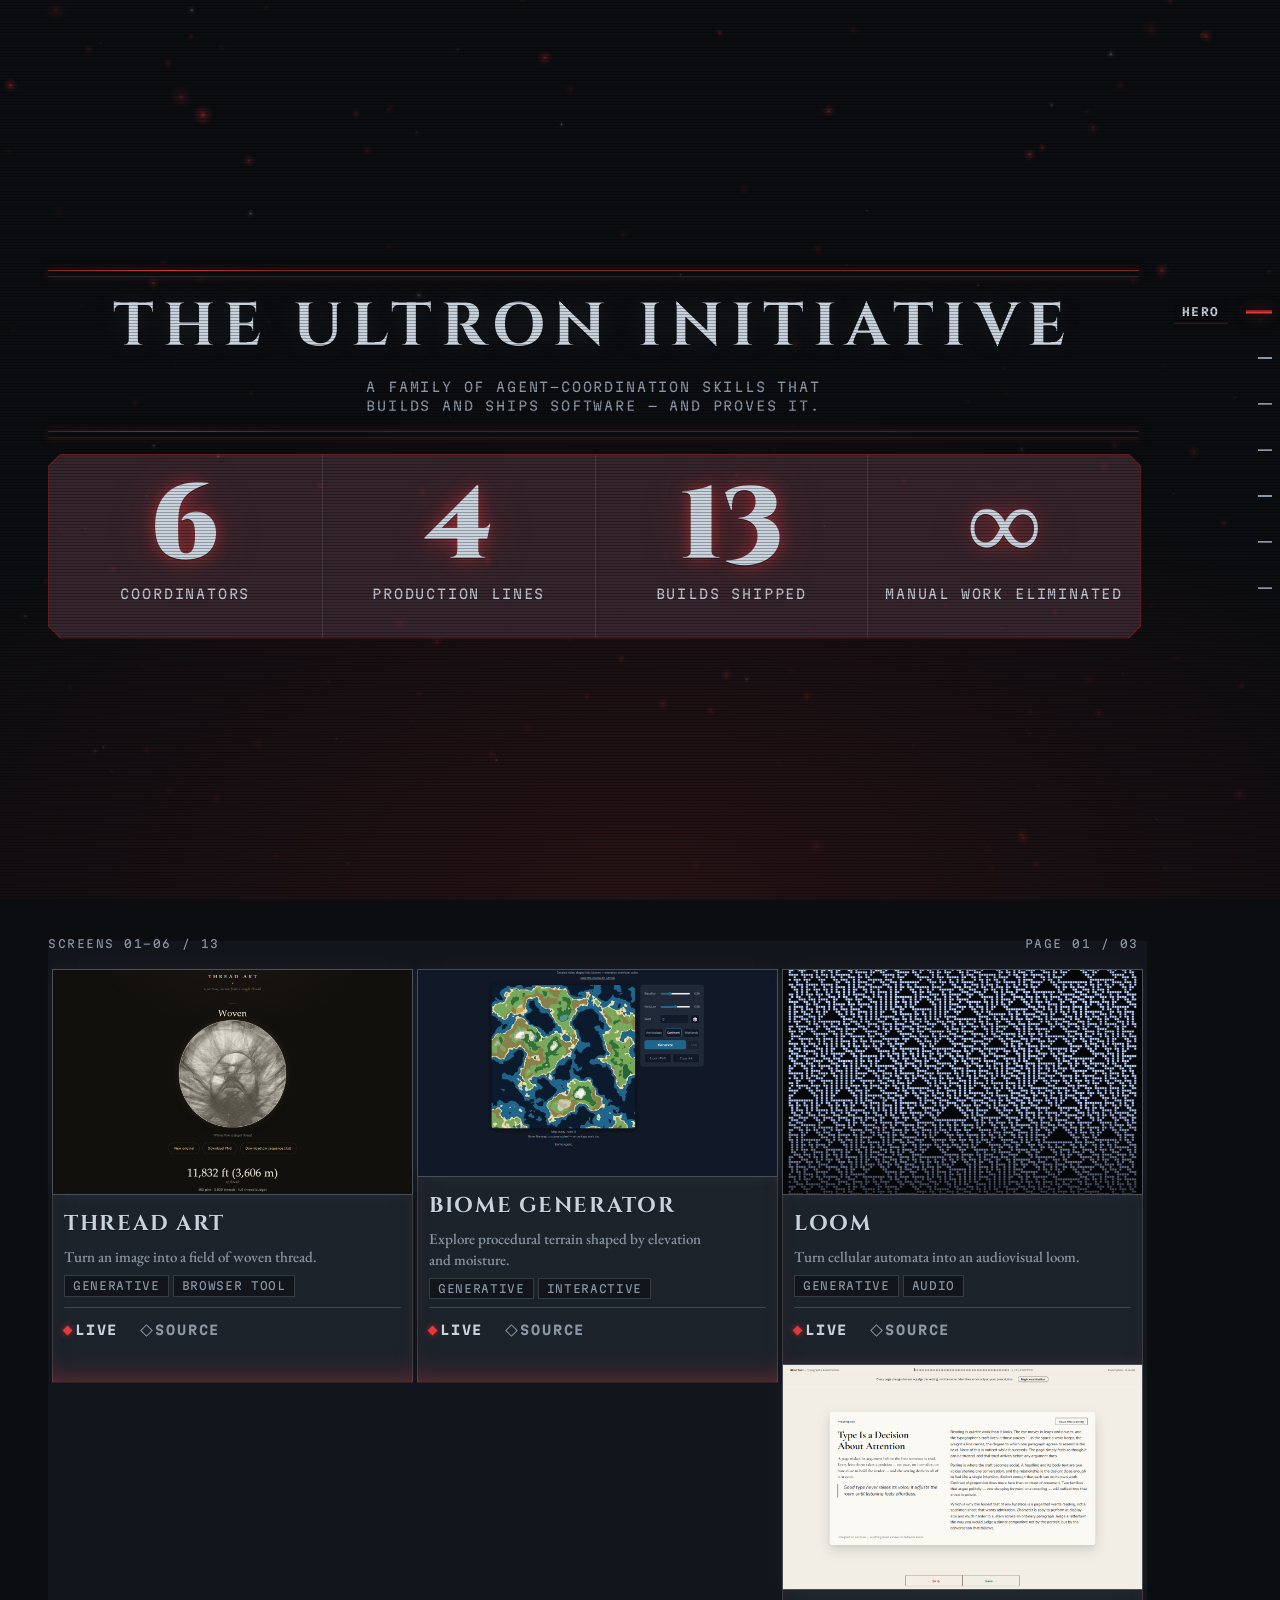
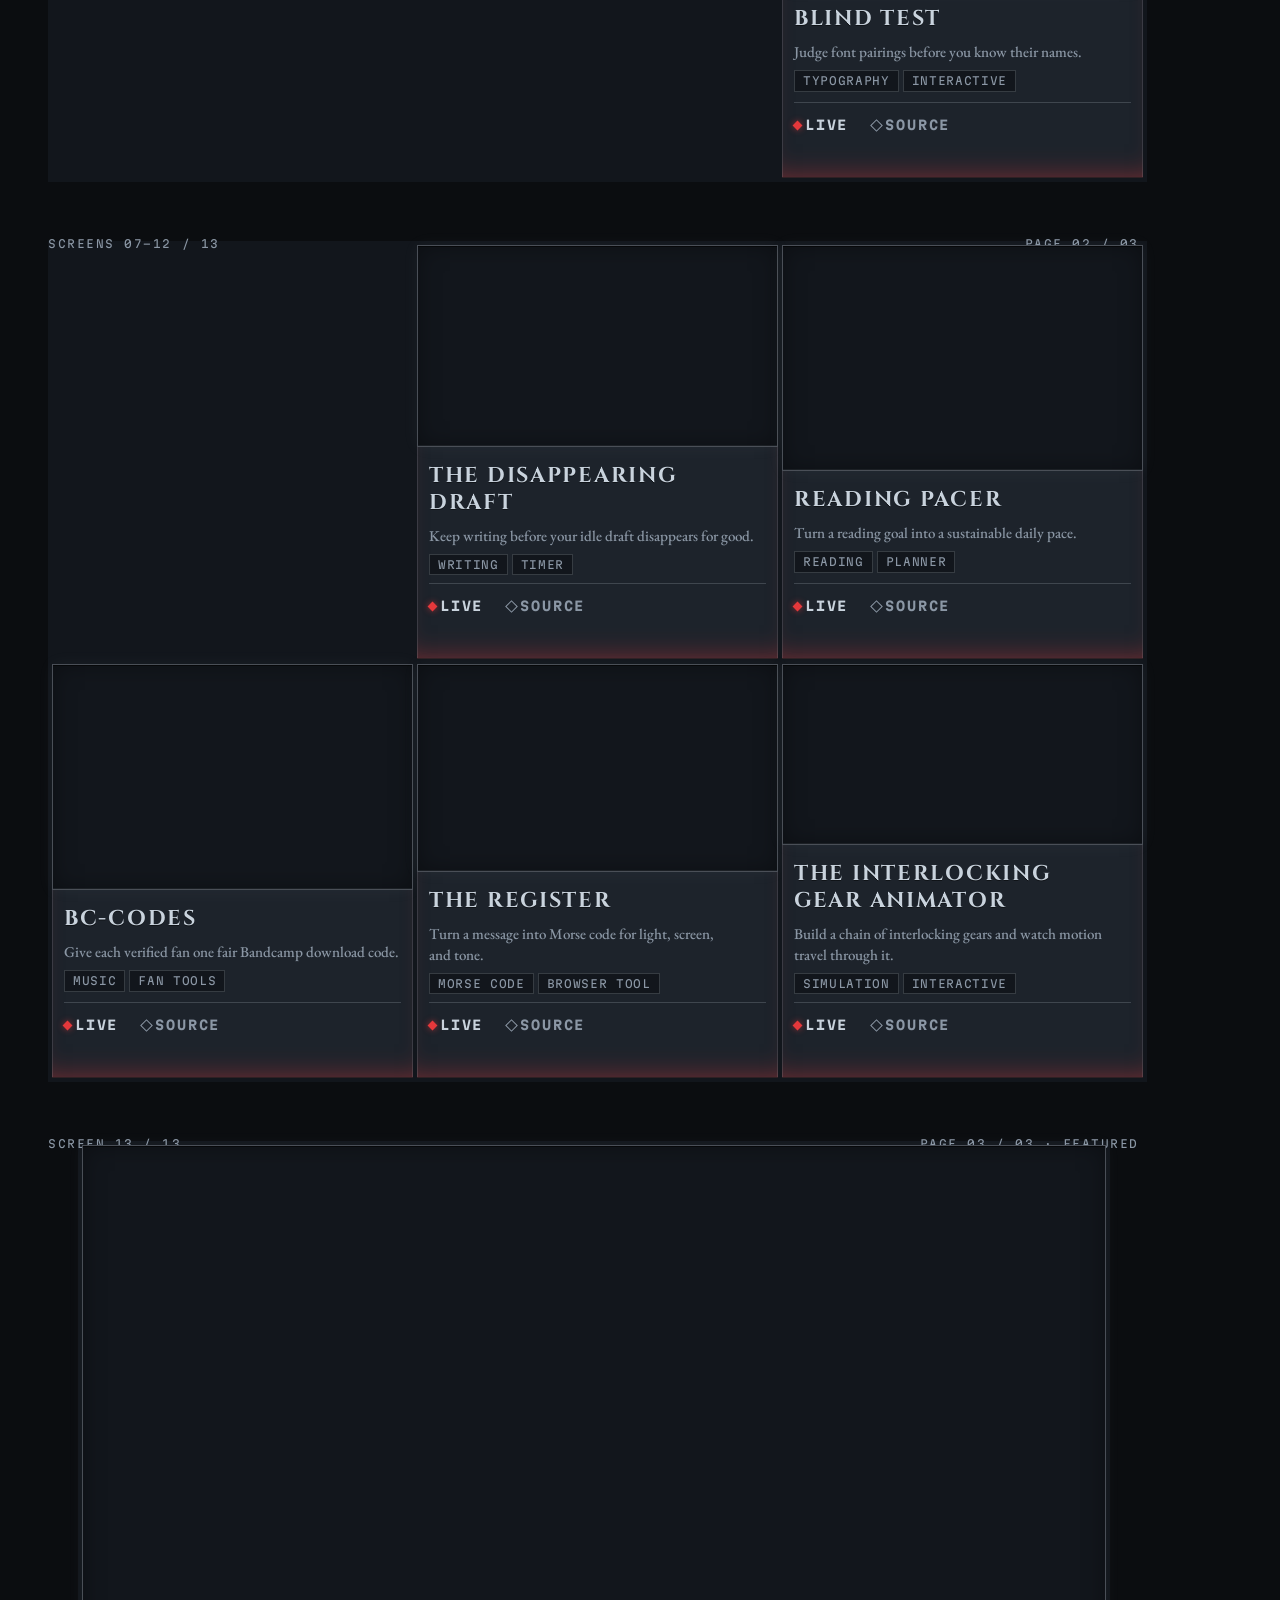
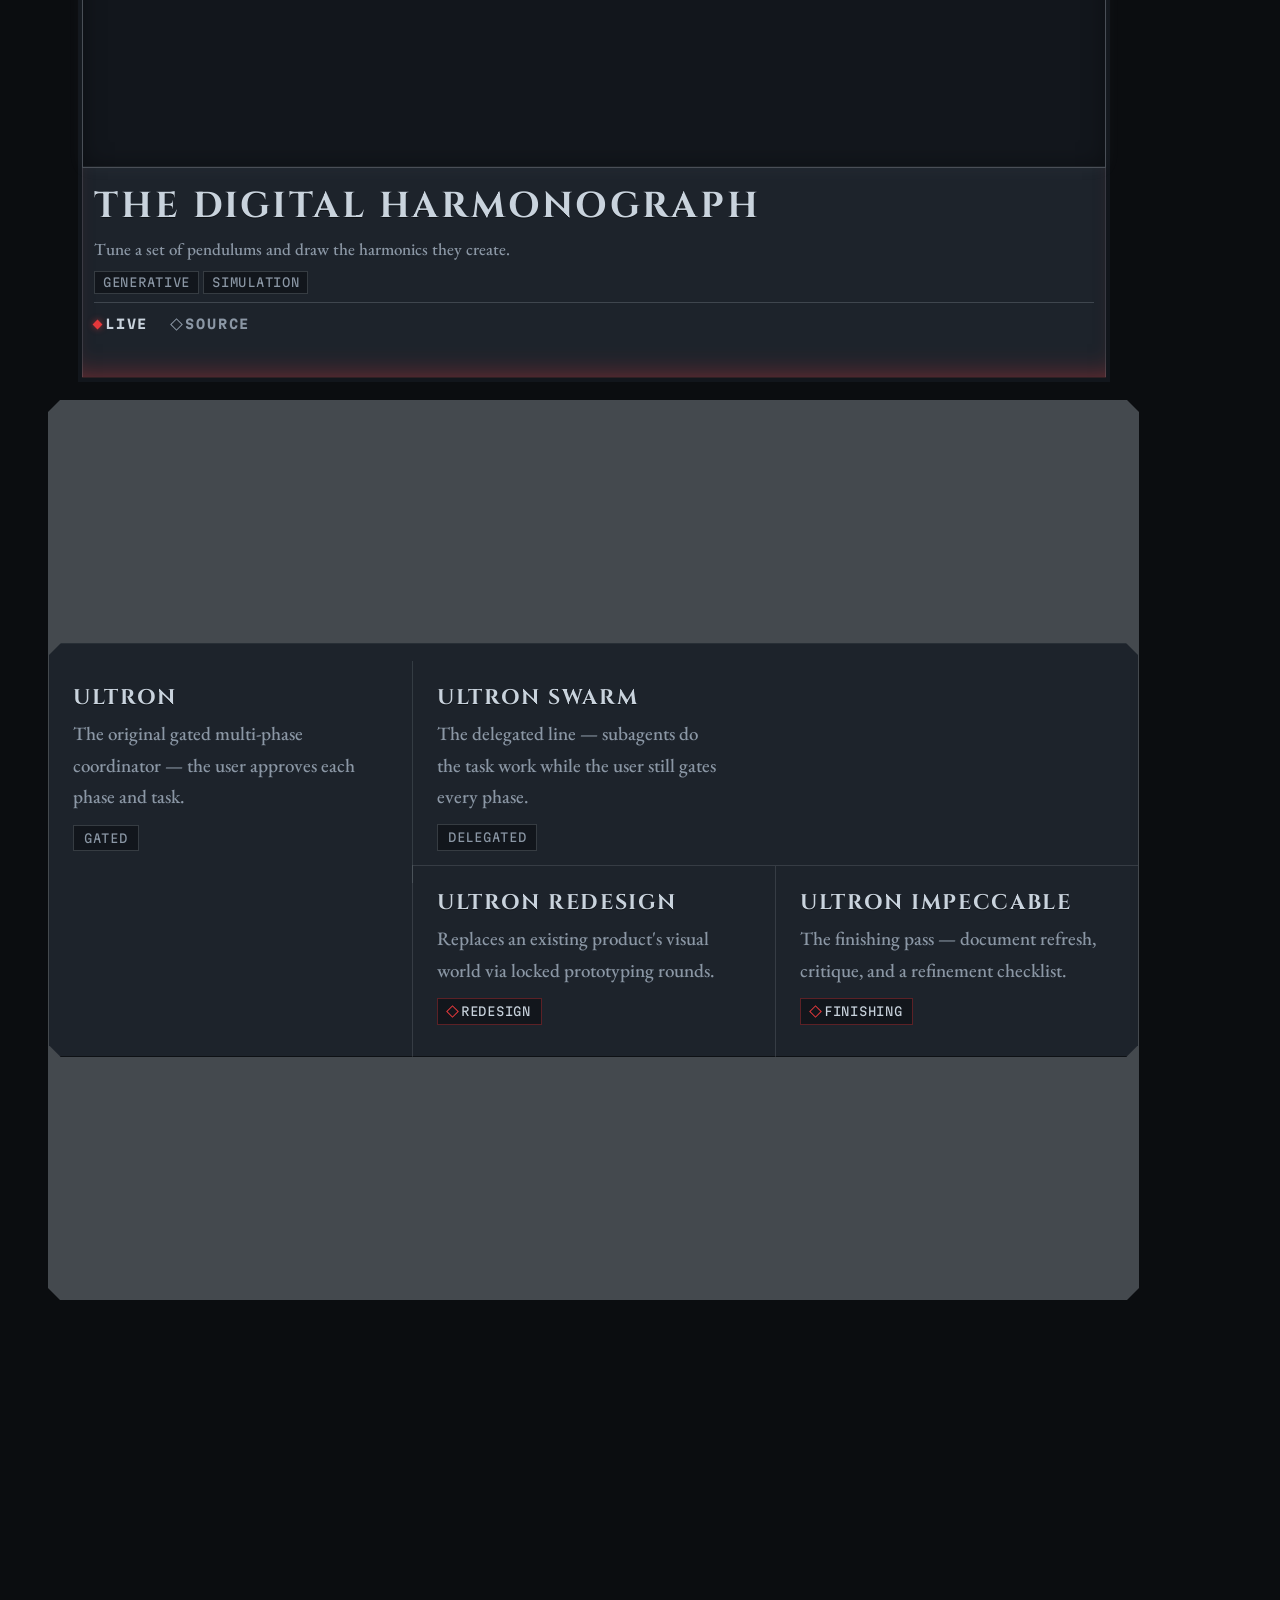
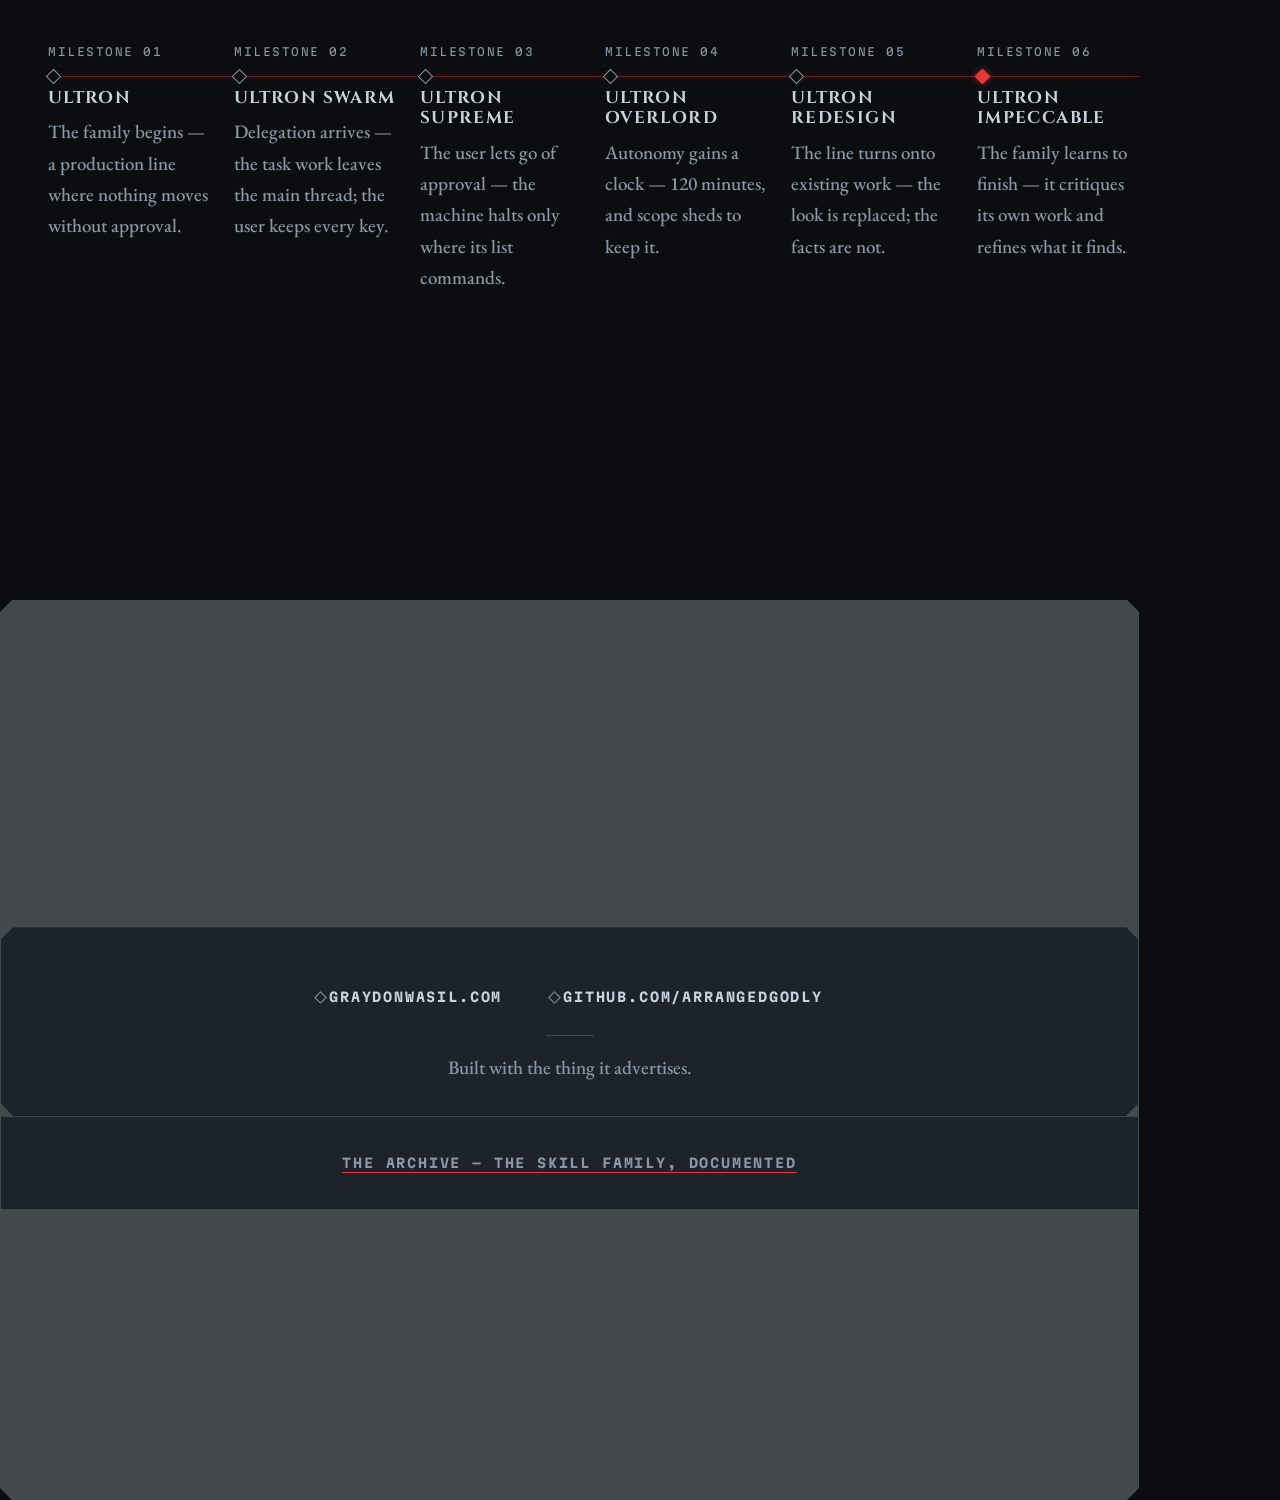
==== commit b06a0f39: "feat: the archive — skills documentation wing + homepage anchor skills.html: the family documented —" ====
--- a/index.html
+++ b/index.html
@@ -139,6 +139,17 @@
        reachable only by a deliberate extra gesture; measured: anchorTop 900
        of 900 at the FOOTER rest position, visible only at max scroll). -->
   <footer id="footer" class="stage stage-footer">
+      <!-- S3 (V3 THE ARCHIVE, attempt 2): the monument's one carved line to the
+         documentation wing (skills.html). Originally a sibling AFTER the
+         footer plate (a stacked-document placement); V4 W1 moved the element
+         — byte-identical, classes/styles/text untouched — INSIDE the footer
+         stage, and js/render.js's renderFooter now PRESERVES foreign children
+         across re-renders (the original reason for the outside placement:
+         "render.js clears that mount on load"). Relocation flagged for the
+         coordinator in the W1 production-log entry. Self-contained per the
+         S3 file-ownership rule: inline styles over tokens.css variables only
+         (no second stylesheet link — this anchor is exactly one element). -->
+    <a class="archive-anchor" href="skills.html" style="display:flex;justify-content:center;align-items:center;min-height:44px;margin:0;padding:var(--space-md) var(--gutter);font-family:var(--font-mono);font-weight:var(--weight-bold);font-size:var(--size-readout);line-height:var(--leading-readout);letter-spacing:var(--track-caps-wide);text-transform:uppercase;text-align:center;color:var(--chrome-dim);text-decoration:underline;text-decoration-color:var(--crimson);text-decoration-thickness:var(--hairline);text-underline-offset:4px;">The archive — the skill family, documented</a>
   </footer>
 </body>
 </html>
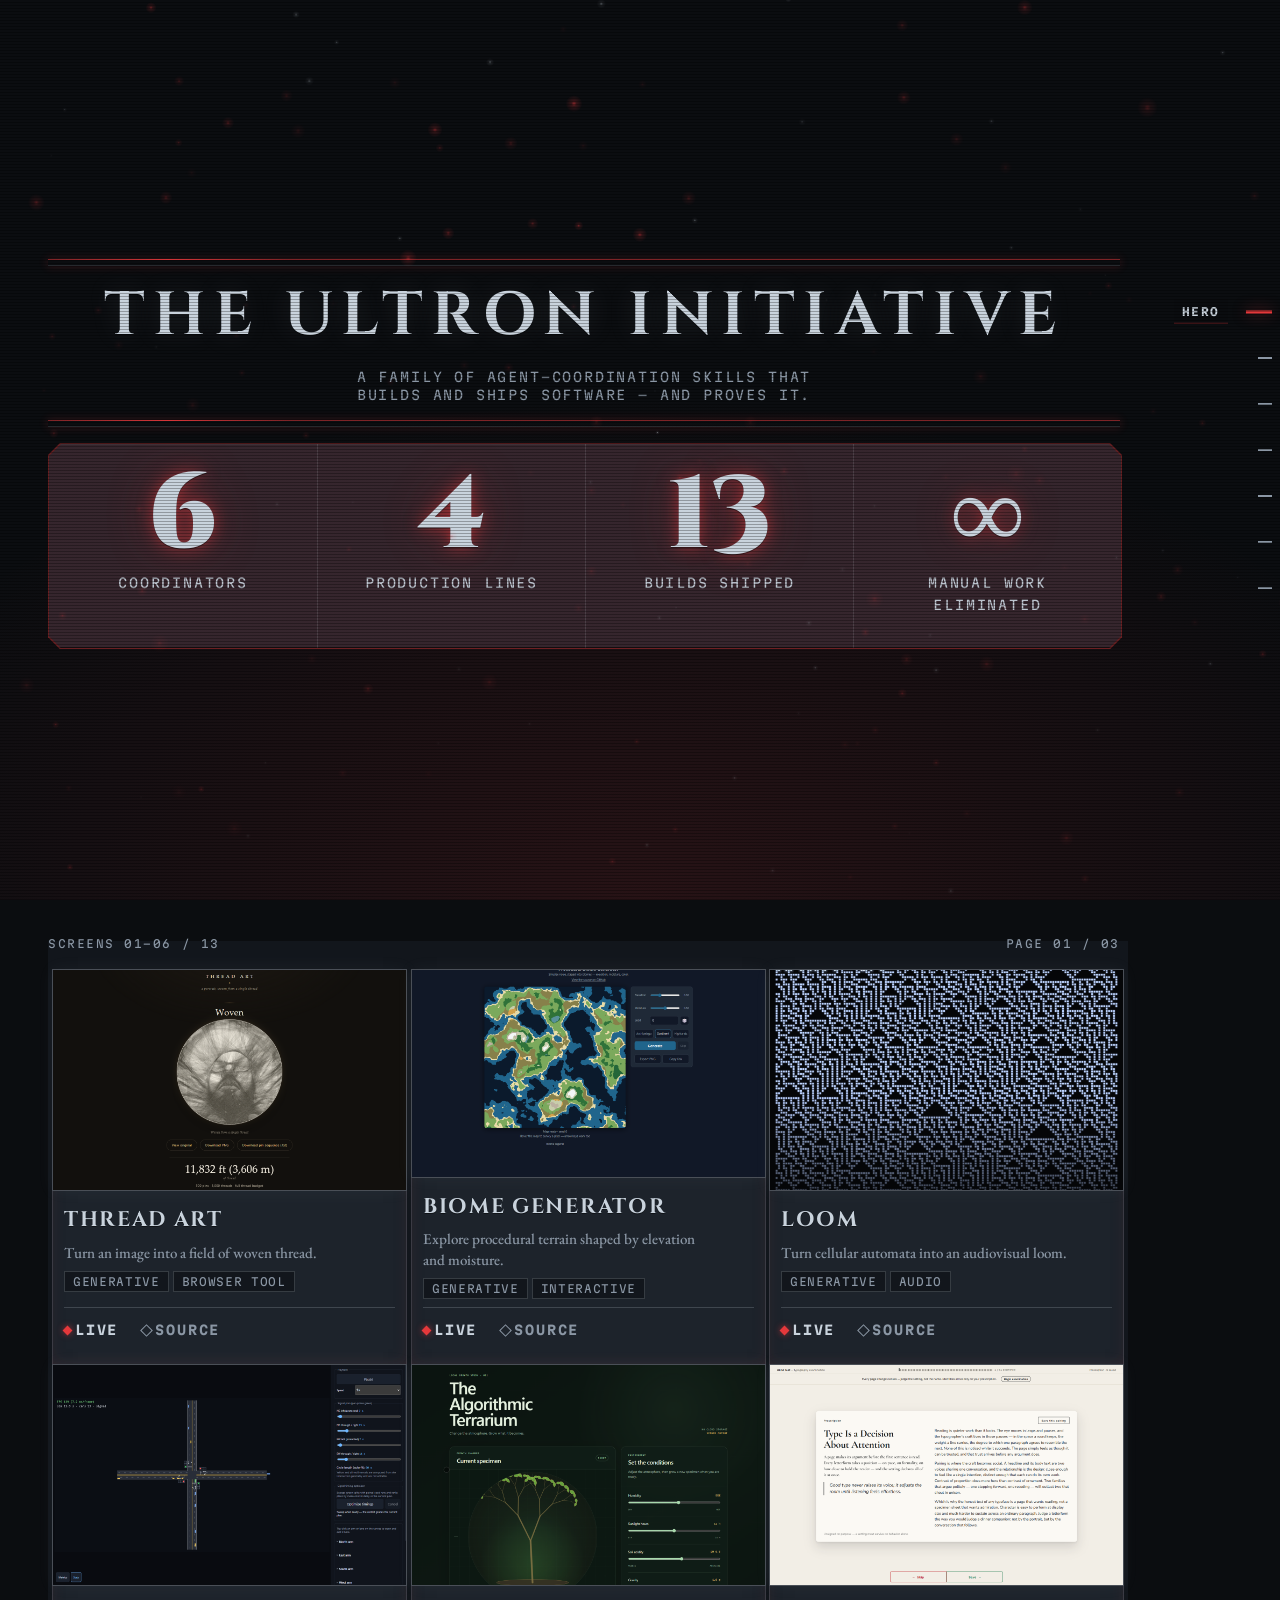
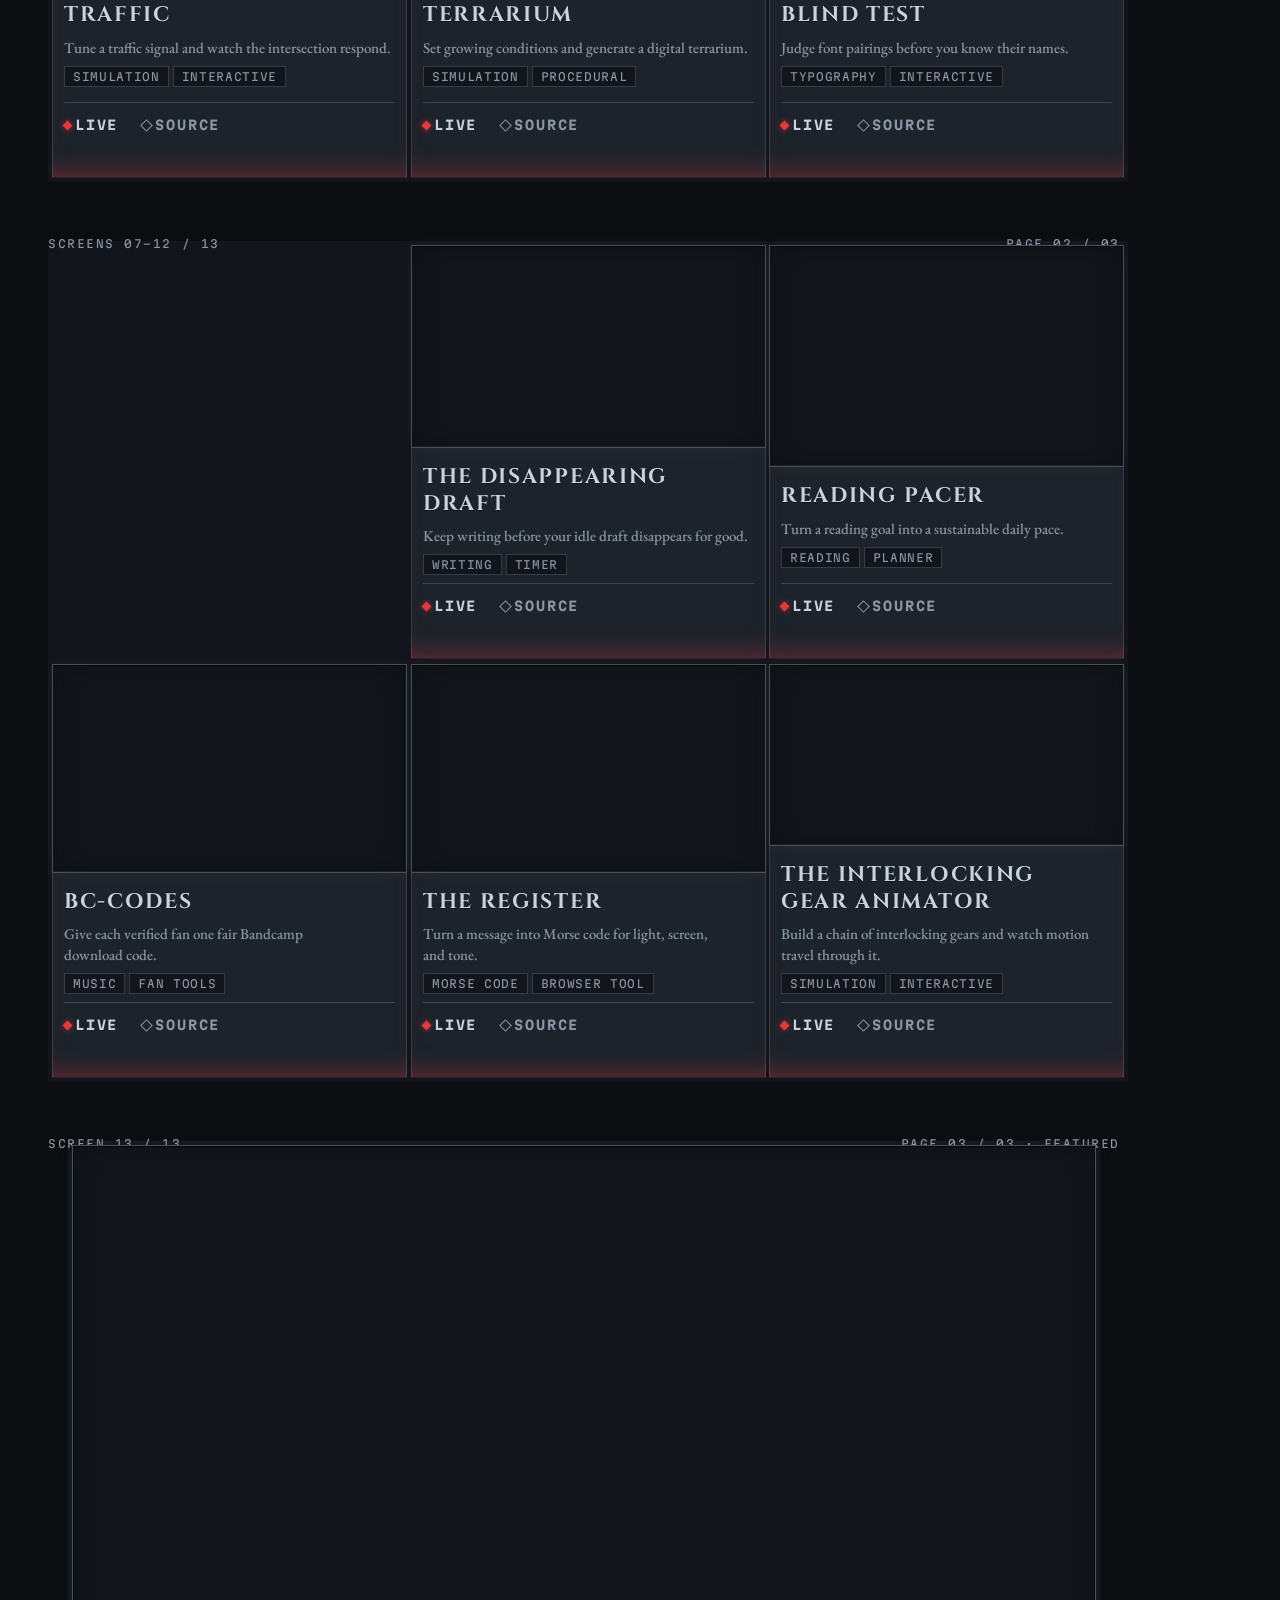
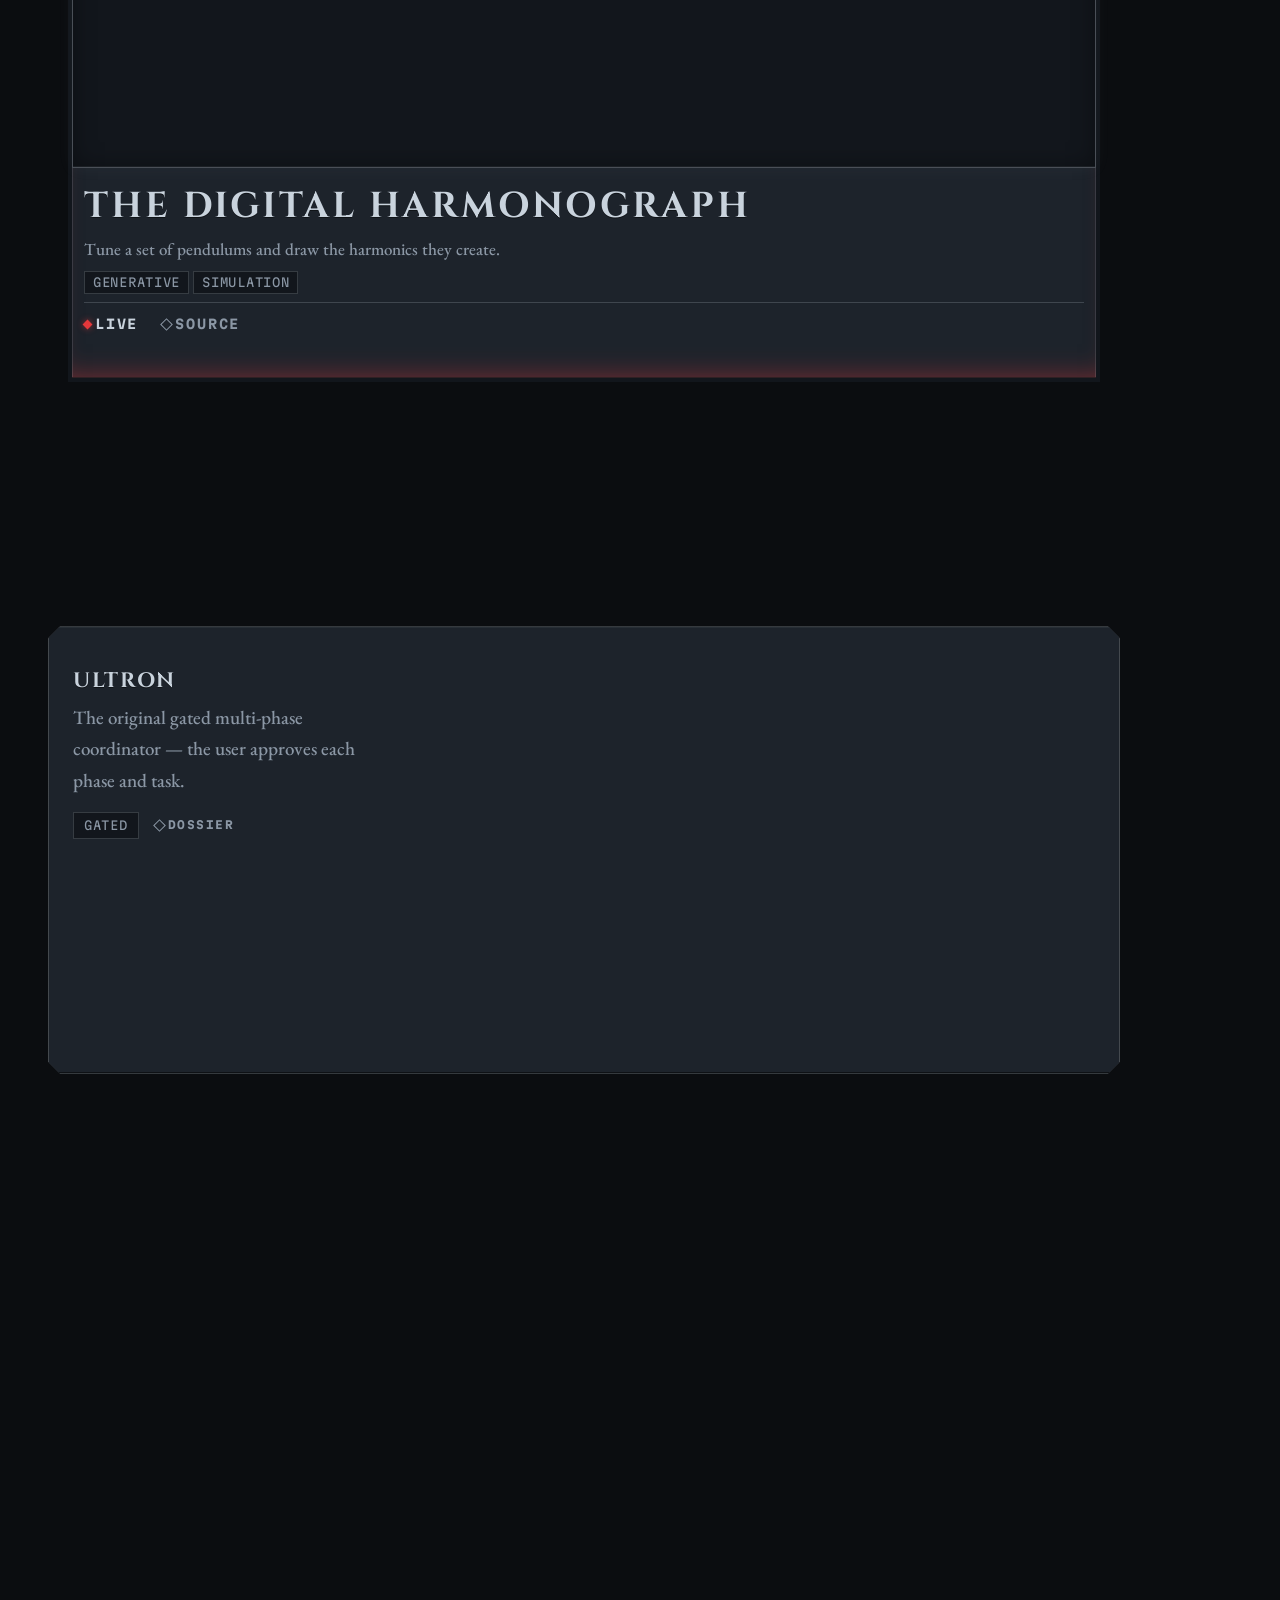
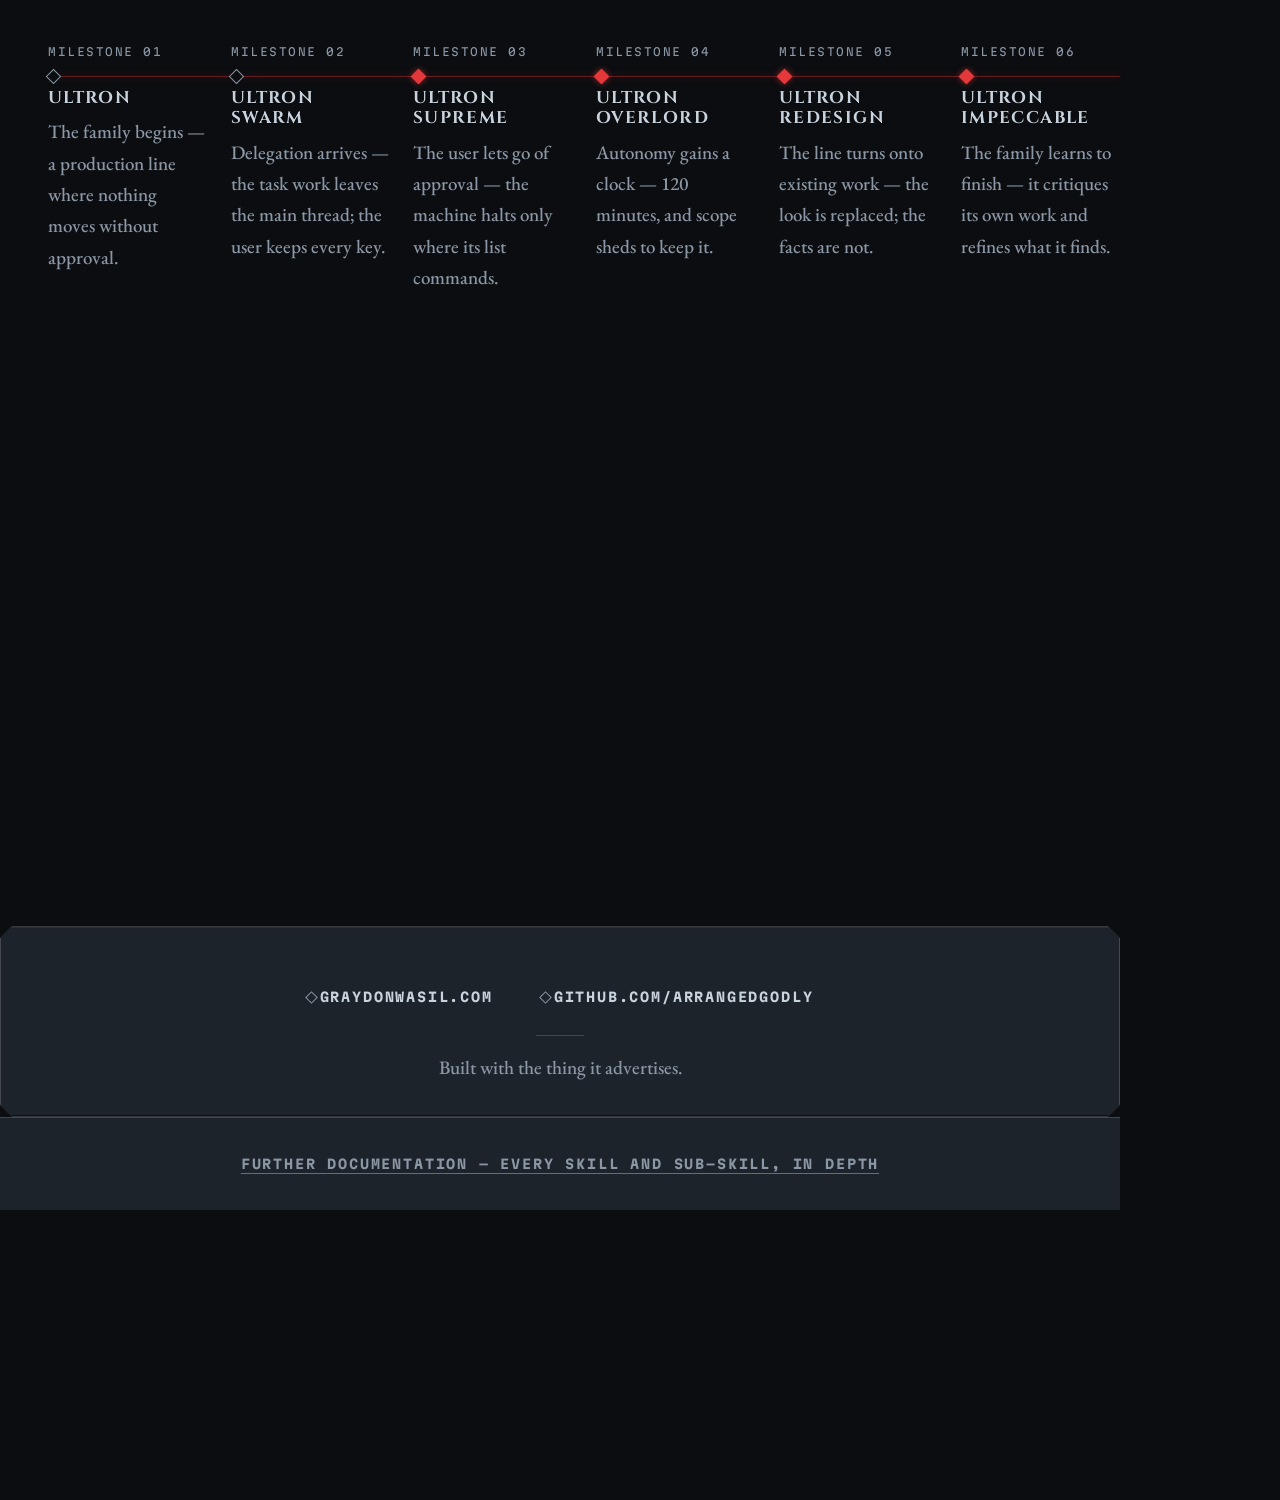
==== commit cc634ca4: "fix: owner callouts — spine labels, stage washes, documentation dive 1. Spine labels renamed: WALL 1" ====
--- a/index.html
+++ b/index.html
@@ -149,7 +149,7 @@
          coordinator in the W1 production-log entry. Self-contained per the
          S3 file-ownership rule: inline styles over tokens.css variables only
          (no second stylesheet link — this anchor is exactly one element). -->
-    <a class="archive-anchor" href="skills.html" style="display:flex;justify-content:center;align-items:center;min-height:44px;margin:0;padding:var(--space-md) var(--gutter);font-family:var(--font-mono);font-weight:var(--weight-bold);font-size:var(--size-readout);line-height:var(--leading-readout);letter-spacing:var(--track-caps-wide);text-transform:uppercase;text-align:center;color:var(--chrome-dim);text-decoration:underline;text-decoration-color:var(--crimson);text-decoration-thickness:var(--hairline);text-underline-offset:4px;">The archive — the skill family, documented</a>
+    <a class="archive-anchor" href="skills.html" style="display:flex;justify-content:center;align-items:center;min-height:44px;margin:0;padding:var(--space-md) var(--gutter);font-family:var(--font-mono);font-weight:var(--weight-bold);font-size:var(--size-readout);line-height:var(--leading-readout);letter-spacing:var(--track-caps-wide);text-transform:uppercase;text-align:center;color:var(--chrome-dim);text-decoration:underline;text-decoration-color:var(--crimson);text-decoration-thickness:var(--hairline);text-underline-offset:4px;">Further documentation — every skill and sub-skill, in depth</a>
   </footer>
 </body>
 </html>
--- a/css/tokens.css
+++ b/css/tokens.css
@@ -54,8 +54,12 @@
   /* Lettering seated into the plate (pair with --chrome text on --plate). */
   --engrave-text: 0 1px 0 rgba(0, 0, 0, 0.45);
   /* Corner treatment: cut-plaque chamfer. NOTE: clip-path clips borders,
-     so the hairline frame is made by an outer element filled with the rule
-     color and an inner element inset by --hairline, both clipped.         */
+     so a chamfered hairline frame is made either by an outer element
+     filled with the rule color and an inner element inset by --hairline
+     (both clipped — the stacked-era technique) or, since V4R2, by ONE
+     element painting the rule color under its field through a 1px
+     transparent border (background border-box/padding-box layers) —
+     the frame then follows the chamfer at any box size.               */
   --chamfer: 12px;
   --corner-chamfer: polygon(
     var(--chamfer) 0, calc(100% - var(--chamfer)) 0, 100% var(--chamfer),
--- a/css/styles.css
+++ b/css/styles.css
@@ -615,10 +615,17 @@
    4. ROSTER — the dedication band (finished by task B4)
    --------------------------------------------------------------------------
    Six dedications carved into ONE monumental band — the counter band's own
-   technique: #roster paints the rule color and is clipped; .roster-band
-   sits 1px inside with its own clip, so the 1px chrome hairline frame
-   follows the cut corners. Inside, hairline seams (never floating cards)
-   divide the band: 3 x 2 at desktop, 2 x 3 at tablet, one course at phone.
+   technique: a chamfered frame of the rule color around a plate field.
+   V4R2 (owner callout) — THE FRAME TRAVELS WITH THE BAND: the stacked-era
+   technique painted the rule color on #roster itself (1px padding + twin
+   clips), which read as a hairline rim only while the section sized to
+   its content. The W1 stage refactor made every stage at least 100svh,
+   so that paint escaped as a full-stage gray square behind the band. The
+   rim is now the band's OWN two-layer chamfer — the rule color under the
+   plate, split by a 1px transparent border — which follows the cut
+   corners exactly and can never outgrow the band. Inside, hairline seams
+   (never floating cards) divide the band: 3 x 2 at desktop, 2 x 3 at
+   tablet, one course at phone.
 
    MODE CHIPS — a graded accent system (deliberate, logged B4). Crimson is
    the ACTIVE accent, so it marks how much machine acts, mirroring the
@@ -634,10 +641,8 @@
    ========================================================================== */
 
 #roster {
-  margin: var(--section-gap) var(--gutter) 0;
-  padding: var(--hairline);
-  background: var(--rule-strong);
-  clip-path: var(--corner-chamfer);
+  margin: var(--section-gap) var(--gutter) 0; /* the band's seat (staged:
+     section 14 swaps the stacked margins for the stage frame) */
 }
 
 .roster-band {
@@ -646,7 +651,13 @@
   list-style: none;
   display: grid;
   grid-template-columns: repeat(3, minmax(0, 1fr));
-  background: var(--plate);
+  /* The carved frame (V4R2): rule color under the plate, split by the 1px
+     transparent border — one element, both clips agree, the rim follows
+     the chamfer at any box size. */
+  border: var(--hairline) solid transparent;
+  background:
+    linear-gradient(var(--plate), var(--plate)) padding-box,
+    linear-gradient(var(--rule-strong), var(--rule-strong)) border-box;
   clip-path: var(--corner-chamfer);
   box-shadow:
     inset 0 1px 0 rgba(201, 211, 221, 0.06),
@@ -707,7 +718,6 @@
   display: inline-flex;
   align-items: center;
   gap: var(--space-3xs);
-  margin: var(--space-xs) 0 0;
   padding: 0.25rem 0.625rem;
   background: var(--well);
   border: var(--hairline) solid var(--rule-on-plate);
@@ -755,6 +765,57 @@
 .dedication-mode[data-mode="gated"]::before,
 .dedication-mode[data-mode="delegated"]::before {
   content: none;
+}
+
+/* --- The meta row + the dossier link (V4R2, owner callout) ------------------
+   Mode chip + documentation line share the cell's foot row: the row carries
+   the 44px floor (the DOSSIER link's tap target), so the two read as one
+   instrument line instead of two stacked blocks — on narrow cells they
+   wrap, and the tight-tier blocks below reclaim the vertical budget. */
+.dedication-meta {
+  display: flex;
+  flex-wrap: wrap;
+  align-items: center;
+  gap: var(--space-3xs) var(--space-sm);
+  margin: var(--space-3xs) 0 0;
+  min-height: 44px; /* tap-target floor (B3 convention) */
+}
+
+/* The dossier link — the plate-link grammar seated in the band: mono caps,
+   drawn hollow chrome diamond (the inert SOURCE convention — the destination
+   is documentation, not a live screen), crimson ignition on intent. */
+.dedication-dossier {
+  box-sizing: border-box;
+  display: inline-flex;
+  align-items: center;
+  gap: var(--space-3xs);
+  min-height: 44px; /* tap-target floor (B3 convention) */
+  font-family: var(--font-mono);
+  font-weight: var(--weight-bold);
+  font-size: var(--size-micro);
+  letter-spacing: var(--track-caps-wide);
+  text-transform: uppercase;
+  color: var(--chrome-dim); /* 5.32:1 on plate — the logged secondary pair */
+  text-decoration: none;
+}
+.dedication-dossier::before {
+  content: "";
+  width: 7px;
+  height: 7px;
+  border: var(--hairline) solid var(--chrome-dim); /* 5.32:1 on plate */
+  transform: rotate(45deg);
+}
+.dedication-dossier:hover,
+.dedication-dossier:focus-visible {
+  color: var(--chrome); /* the inert link wakes under intent */
+  text-decoration: underline;
+  text-decoration-color: var(--crimson);
+  text-decoration-thickness: var(--hairline);
+  text-underline-offset: 4px;
+  text-shadow: 0 0 10px rgba(229, 56, 59, 0.4); /* the ignition bloom   */
+}
+.dedication-dossier:active {
+  text-shadow: 0 0 10px rgba(229, 56, 59, 0.55);
 }
 
 /* --- Dedication band repacks (seams follow the new geometry) ------------- */
@@ -953,22 +1014,29 @@
    6. FOOTER PLATE — the close (finished by task B4)
    --------------------------------------------------------------------------
    Full-bleed chamfered plate, bookending the counter band that opens the
-   page: the monument ends on engraved metal, not a bare link row. The two
-   attribution links carry the wall's link anatomy (mono caps, drawn
-   diamond, 44px tap target, focus-visible ring from the global rule);
-   the sign-off sits under a short centered rule like plaque furniture.
+   page: the monument ends on engraved metal, not a bare link row. V4R2
+   (owner callout) — like the roster band, the frame travels with the
+   PLATE: #footer no longer paints the rule color (at the stage era's
+   100svh that paint escaped as a full-stage gray square); the plate
+   carries its own two-layer chamfered rim. The two attribution links
+   carry the wall's link anatomy (mono caps, drawn diamond, 44px tap
+   target, focus-visible ring from the global rule); the sign-off sits
+   under a short centered rule like plaque furniture.
    ========================================================================== */
 
 #footer {
-  margin-top: var(--section-gap);
-  padding: var(--hairline);
-  background: var(--rule-strong);
-  clip-path: var(--corner-chamfer);
+  margin-top: var(--section-gap); /* the plate's stacked seat; staged:
+     section 14 swaps it for the stage frame */
 }
 
 .footer-plate {
   padding: var(--space-xl) var(--gutter) var(--space-lg);
-  background: var(--plate);
+  /* The carved frame (V4R2 — see the roster band): rule color under the
+     plate, split by the 1px transparent border. */
+  border: var(--hairline) solid transparent;
+  background:
+    linear-gradient(var(--plate), var(--plate)) padding-box,
+    linear-gradient(var(--rule-strong), var(--rule-strong)) border-box;
   clip-path: var(--corner-chamfer);
   box-shadow:
     inset 0 1px 0 rgba(201, 211, 221, 0.06),
@@ -2057,12 +2125,13 @@
 }
 
 /* --- Stage-specific framing ------------------------------------------------
-   The old section rules carry ID specificity (#roster's frame padding, the
-   gutters, the phone-fold hero tiers); these ID+class resets only cancel the
-   stacked-document MARGINS so stages stack flush at exactly one viewport
-   each. #roster keeps its 1px chamfer-frame padding and takes its gutter as
-   margin (the frame technique needs the padding); #frieze and #wall keep the
-   class stage padding; #footer stays the full-bleed bookend it was. */
+   The old section rules carry ID specificity (the gutters, the phone-fold
+   hero tiers); these ID+class resets only cancel the stacked-document
+   MARGINS so stages stack flush at exactly one viewport each. V4R2: the
+   carved frames travel with the band/plate now, so #roster seats its band
+   by MARGIN alone (padding 0 — the .stage gutter padding would double the
+   inset) and #footer zeroes its padding to keep the plate FULL-BLEED, the
+   bookend it always was; #frieze and #wall keep the class stage padding. */
 
 #hero.stage,
 #roster.stage,
@@ -2073,7 +2142,12 @@
 }
 
 #roster.stage {
-  margin: 0 var(--gutter); /* gutter as margin: the 1px frame keeps padding */
+  margin: 0 var(--gutter); /* the gutter as margin seats the framed band */
+  padding: 0;              /* the frame is the band's own rim (V4R2)      */
+}
+
+#footer.stage {
+  padding: 0; /* full-bleed: the plate's rim is its own (V4R2) */
 }
 
 #hero.stage #stats {
@@ -2309,18 +2383,30 @@
   #roster.stage .roster-band .dedication:nth-child(n + 3) {
     border-top: var(--hairline) solid var(--rule-soft);
   }
+  /* V4R2: the dossier row joins the cell's foot, so the whole phone band
+     re-densifies to hold the one-viewport floor (measured 700px on the
+     320x568 stage with the stacked rows; ~550 after this block). Same
+     anatomy, denser packing — the 44px dossier target and every text
+     size floor hold; nothing is cut. */
   #roster.stage .dedication {
-    padding: var(--space-xs) var(--space-2xs);
+    padding: var(--space-2xs) var(--space-2xs) 0; /* the 44px dossier row's own centered box is the cell's bottom seat */
   }
   #roster.stage .dedication-name {
-    font-size: 0.875rem;
+    font-size: 0.8125rem;
+    line-height: 1.1;
   }
   #roster.stage .dedication-role {
-    font-size: 0.8125rem;
-    line-height: 1.35;
+    margin-top: var(--space-3xs);
+    font-size: 0.75rem;
+    line-height: 1.2;
+  }
+  #roster.stage .dedication-meta {
+    margin-top: 0;
+    row-gap: 2px;
   }
   #roster.stage .dedication-mode {
     font-size: 0.625rem;
+    padding: 0.125rem 0.5rem;
   }
 }
 
@@ -2487,13 +2573,41 @@
   }
 }
 
+/* --- The 320-tall landscape step (the V4R2 note of record): the roster's
+   own height-keyed compaction ----------------------------------------------
+   The dossier row (V4R2) grows the wrapped meta row on short-landscape
+   phones: at 568x320 the band stood 334.1px on the 320px viewport (+14.08
+   — the one W3 ladder rung the V4R2 verifier flagged; 240 before the
+   dossier). The mass is NOT the 44px dossier floor (that holds) — it is
+   the mode chip's UA paragraph margins riding the wrap: the chip is a
+   <p>, so at this tier's 9px voice it carries 9px above and below itself,
+   18px per wrapped cell, +94px across the band. The name and role have
+   carried explicit margins since B4; this tier zeroes the chip's and
+   seats the meta row's wrapped lines flush — same anatomy, denser
+   packing, the 44px dossier target, every text floor, and every contrast
+   pair hold. Keyed to height <= 320px and width >= 480px (the W3 520h
+   roster tier's own range, one step lower) so the 844x390 / 740x360
+   rungs and every portrait course never see it; sources AFTER the
+   narrow+short block so the same-specificity cascade resolves here. */
+@media (max-height: 320px) and (min-width: 480px) {
+  #roster.stage .dedication-mode {
+    margin: 0; /* the instrument line is not a paragraph */
+  }
+  #roster.stage .dedication-meta {
+    row-gap: 0; /* the wrapped chip seats flush on the 44px dossier row */
+  }
+}
+
 /* ==========================================================================
    14b. THE HUD SPINE — the orientation system (js/stages.js builds the nav)
    --------------------------------------------------------------------------
    A fixed crimson spine at the right edge: one tick per stage, the active
-   tick LIT + ELONGATED with its mono stage label beside it (HERO / WALL 1..N
-   / ROSTER / FRIEZE / FOOTER — label shown at >= 1180px only, always inside
-   the reserved --spine-band gutter; see THE SPINE CLEARANCE below). The
+   tick LIT + ELONGATED with its mono stage label beside it (HERO /
+   PROJECTS <page>/<total> / ROSTER / FRIEZE / FOOTER — label shown at
+   >= 1180px only, always inside the reserved --spine-band gutter; see THE
+   SPINE CLEARANCE below). The paged labels seat on two chip lines
+   ("PROJECTS" / "1 / 3") so the chip never widens past the reserved band.
+   The
    ticks are real buttons — keyboard-focusable,
    aria-labeled "Go to <stage>", 44px targets — scrolling the console to the
    stage on activation. The spine is the console's instrument, not decoration:
@@ -2603,15 +2717,17 @@
       inset, so the content column can PHYSICALLY never reach the chip:
       --spine-band = the 44px tick box + the seat gap + the chip + left
       breathing. Chip arithmetic (measured, Martian Mono 700 at 11px, 0.14em
-      tracking, 8px side padding): the longest live label is six characters
-      (ROSTER / FRIEZE / FOOTER / WALL N) at 71.5px; --spine-chip reserves
-      81px — one character beyond the longest possible label for a long
-      time to come (a 7-char "WALL 10" needs 37+ builds at the 2x2 tier).
-      Remeasure --spine-chip if labels ever grow past seven chars.
-      #roster takes its inset as MARGIN (the chamfer-frame technique keeps
-      its padding); #hero needs an ID-level rule (the stacked-era #hero
-      sets padding at ID specificity); #footer takes the margin route so its
-      bookend frame stays 1px and the rail sits over open ground. The band
+      tracking, 8px side padding): the longest live chip LINE is eight
+      characters ("PROJECTS" — the paged wall labels seat two-line, so the
+      page count never widens the chip) at ~90px; --spine-chip reserves
+      100px — one character beyond the longest line. A two-digit page
+      count ("10 / 12") still fits the second line's headroom.
+      Remeasure --spine-chip if a chip line ever grows past eight chars.
+      #roster takes its inset as MARGIN (its carved frame travels with the
+      band, not the stage); #hero needs an ID-level rule (the stacked-era
+      #hero sets padding at ID specificity); #footer takes the margin route
+      so its full-bleed plate reaches the rail's edge and the label floats
+      over open ground. The band
       replaces the page gutter where it exceeds it (max()) — the label
       floats in open ground, right-anchored to its tick, at every stage.
 
@@ -2637,8 +2753,8 @@
    gated on html.staged or scoped to the spine the stages script builds. */
 
 html.staged {
-  --spine-chip: 81px; /* measured worst 6-char chip 71.5px + one char headroom */
-  --spine-band: calc(44px + 2 * var(--space-2xs) + var(--spine-chip)); /* 141px */
+  --spine-chip: 100px; /* measured 8-char line "PROJECTS" ~90px + one char headroom */
+  --spine-band: calc(44px + 2 * var(--space-2xs) + var(--spine-chip)); /* 160px */
 }
 
 @media (min-width: 1180px) {
@@ -2686,12 +2802,14 @@
    js/render.js's renderFooter now preserves foreign mount children across
    re-renders, retiring the original reason for the outside placement. It
    takes the stage's centered flow (the flex column centers plate + anchor
-   as one group); its own inline styles carry everything else. ONE W1 rule
-   below: the stage's chamfer frame fills #footer with the rule color, and
-   dim-chrome lettering directly on that fill measures ~3.1:1 — under the
-   body floor. On the plate field (the same metal the footer plate above
-   it wears) the anchor keeps the logged 5.32:1 chrome-dim/plate pair and
-   the footer reads as one continuous monument block. Markup untouched. */
+   as one group); its own inline styles carry everything else. ONE rule
+   below: the anchor wears the plate field itself (the same metal the
+   footer plate above it wears) with a hairline seat rule — originally
+   because the stacked-era #footer filled the stage with the rule color
+   (dim-chrome on that fill measured ~3.1:1); V4R2 moved the frame onto
+   the plate, and the field STAYS so the anchor keeps the logged 5.32:1
+   chrome-dim/plate pair and the footer reads as one continuous monument
+   block. Markup untouched. */
 .archive-anchor {
   background: var(--plate);
   border-top: var(--hairline) solid var(--rule-on-plate);
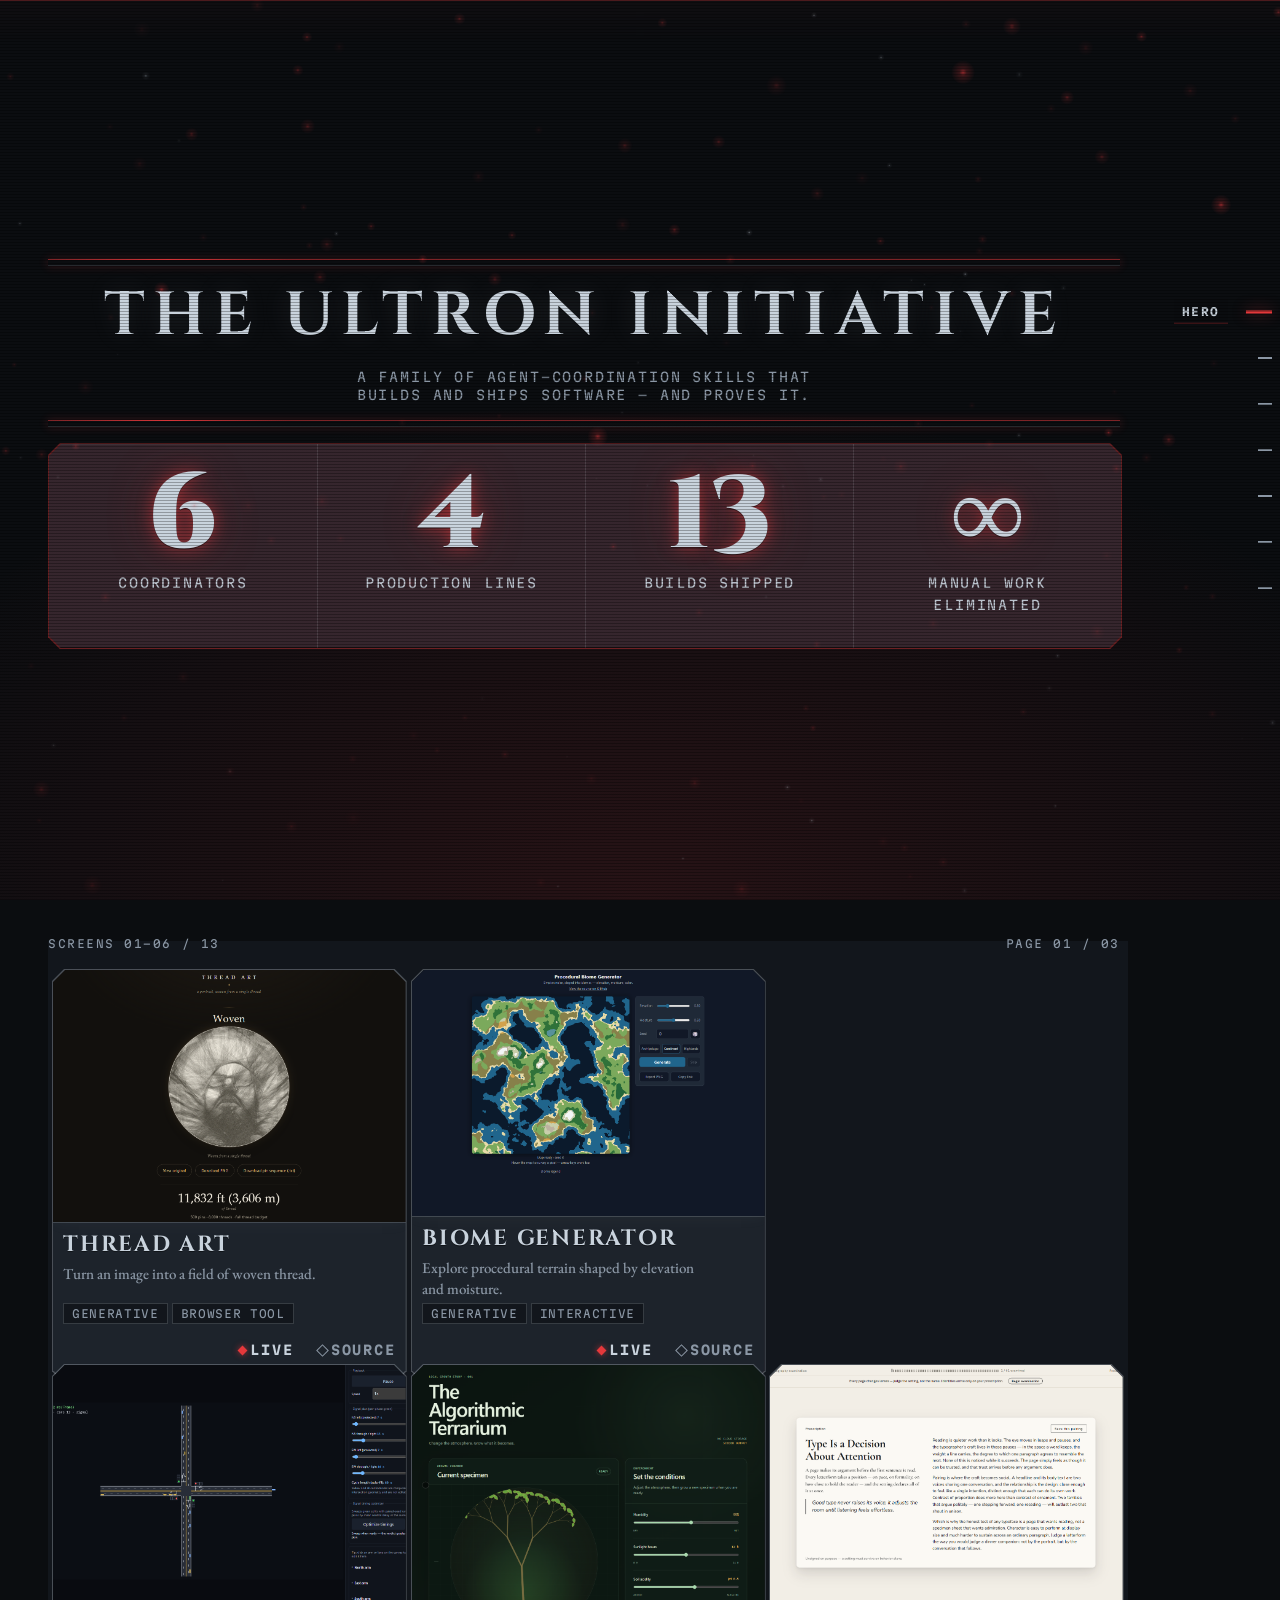
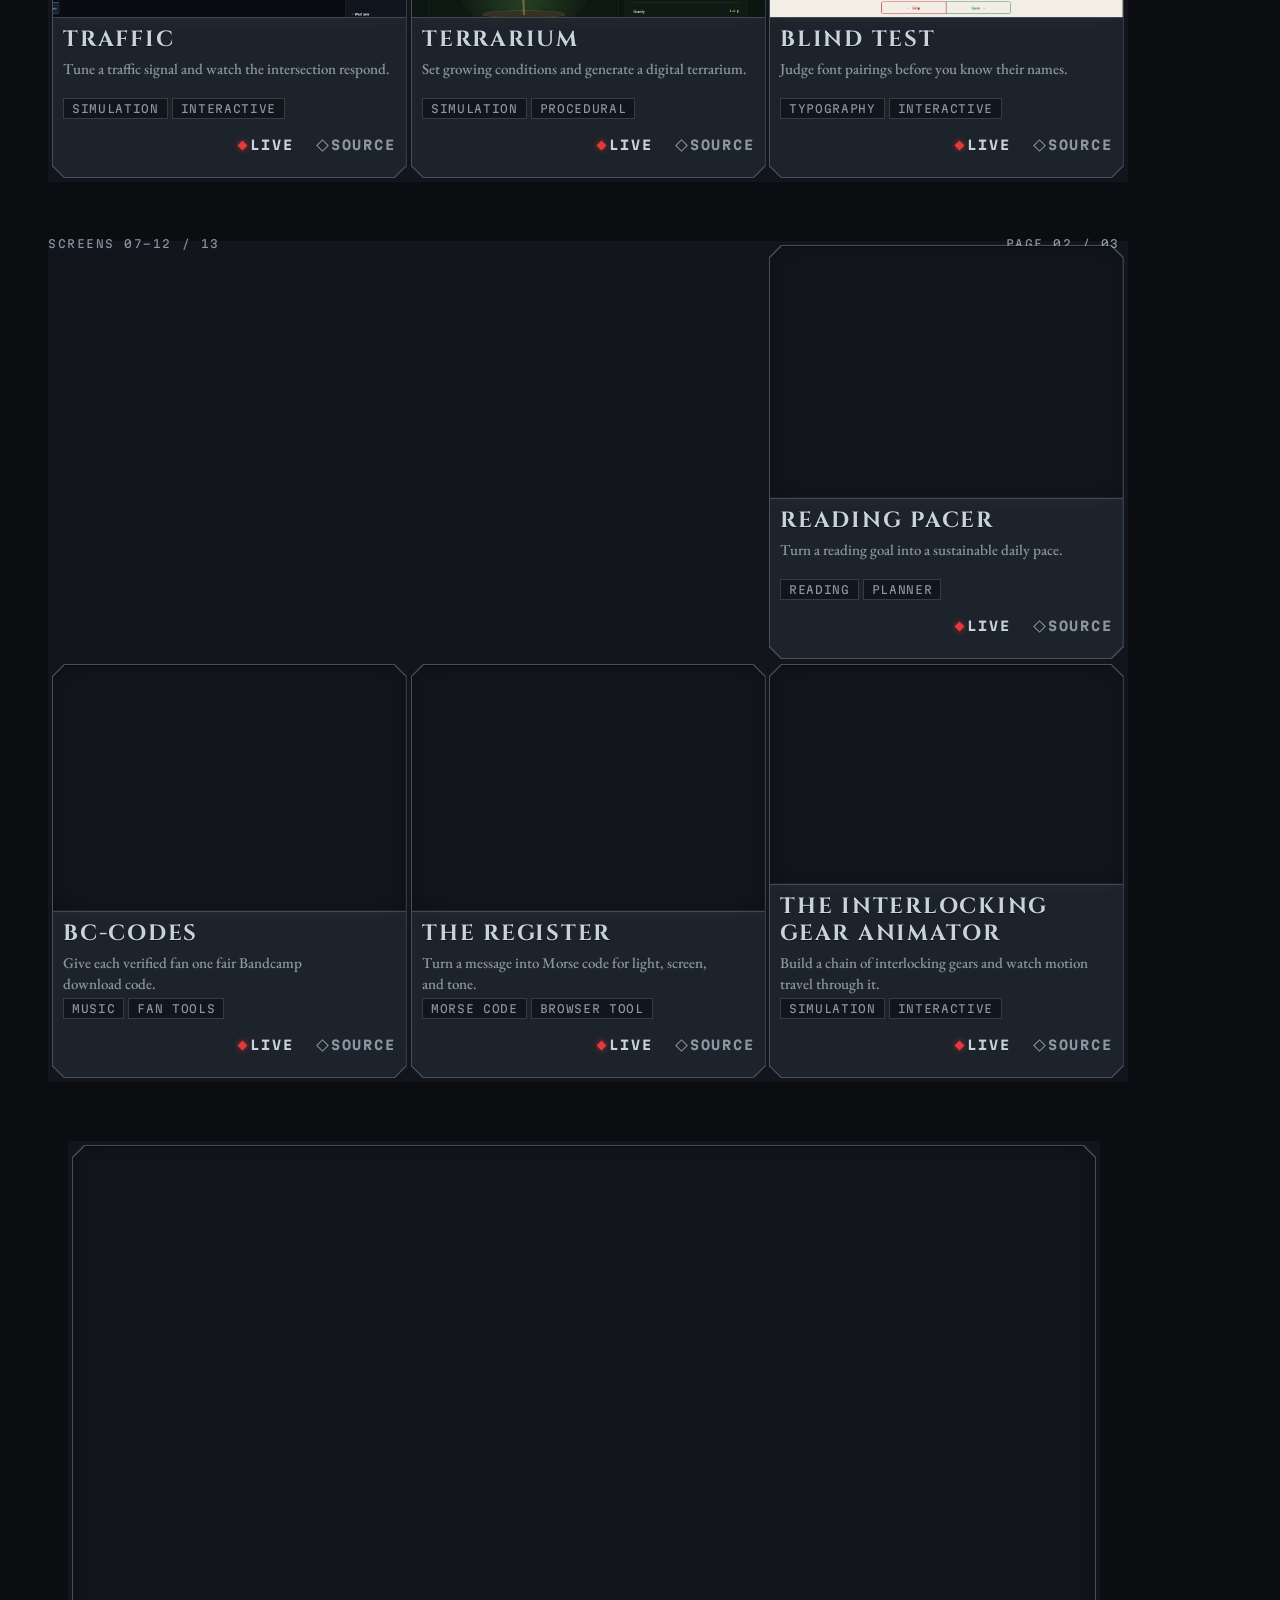
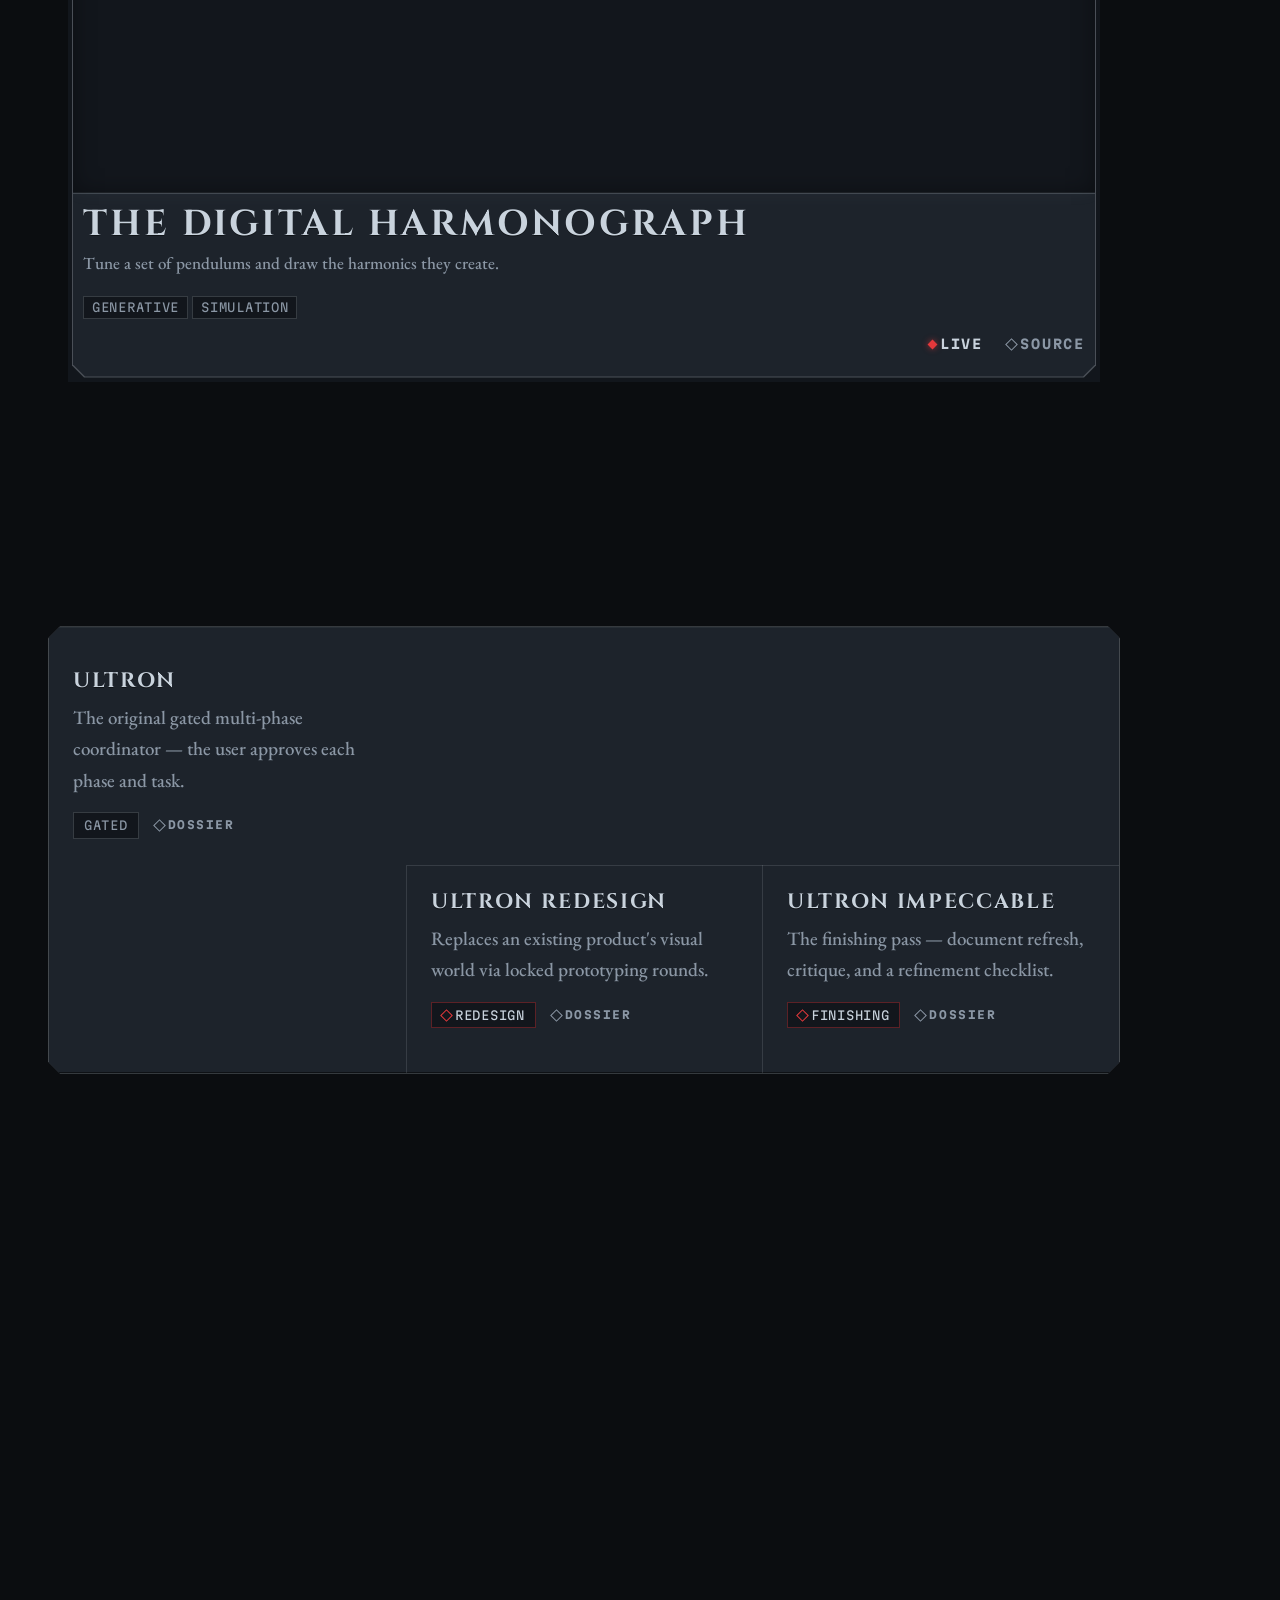
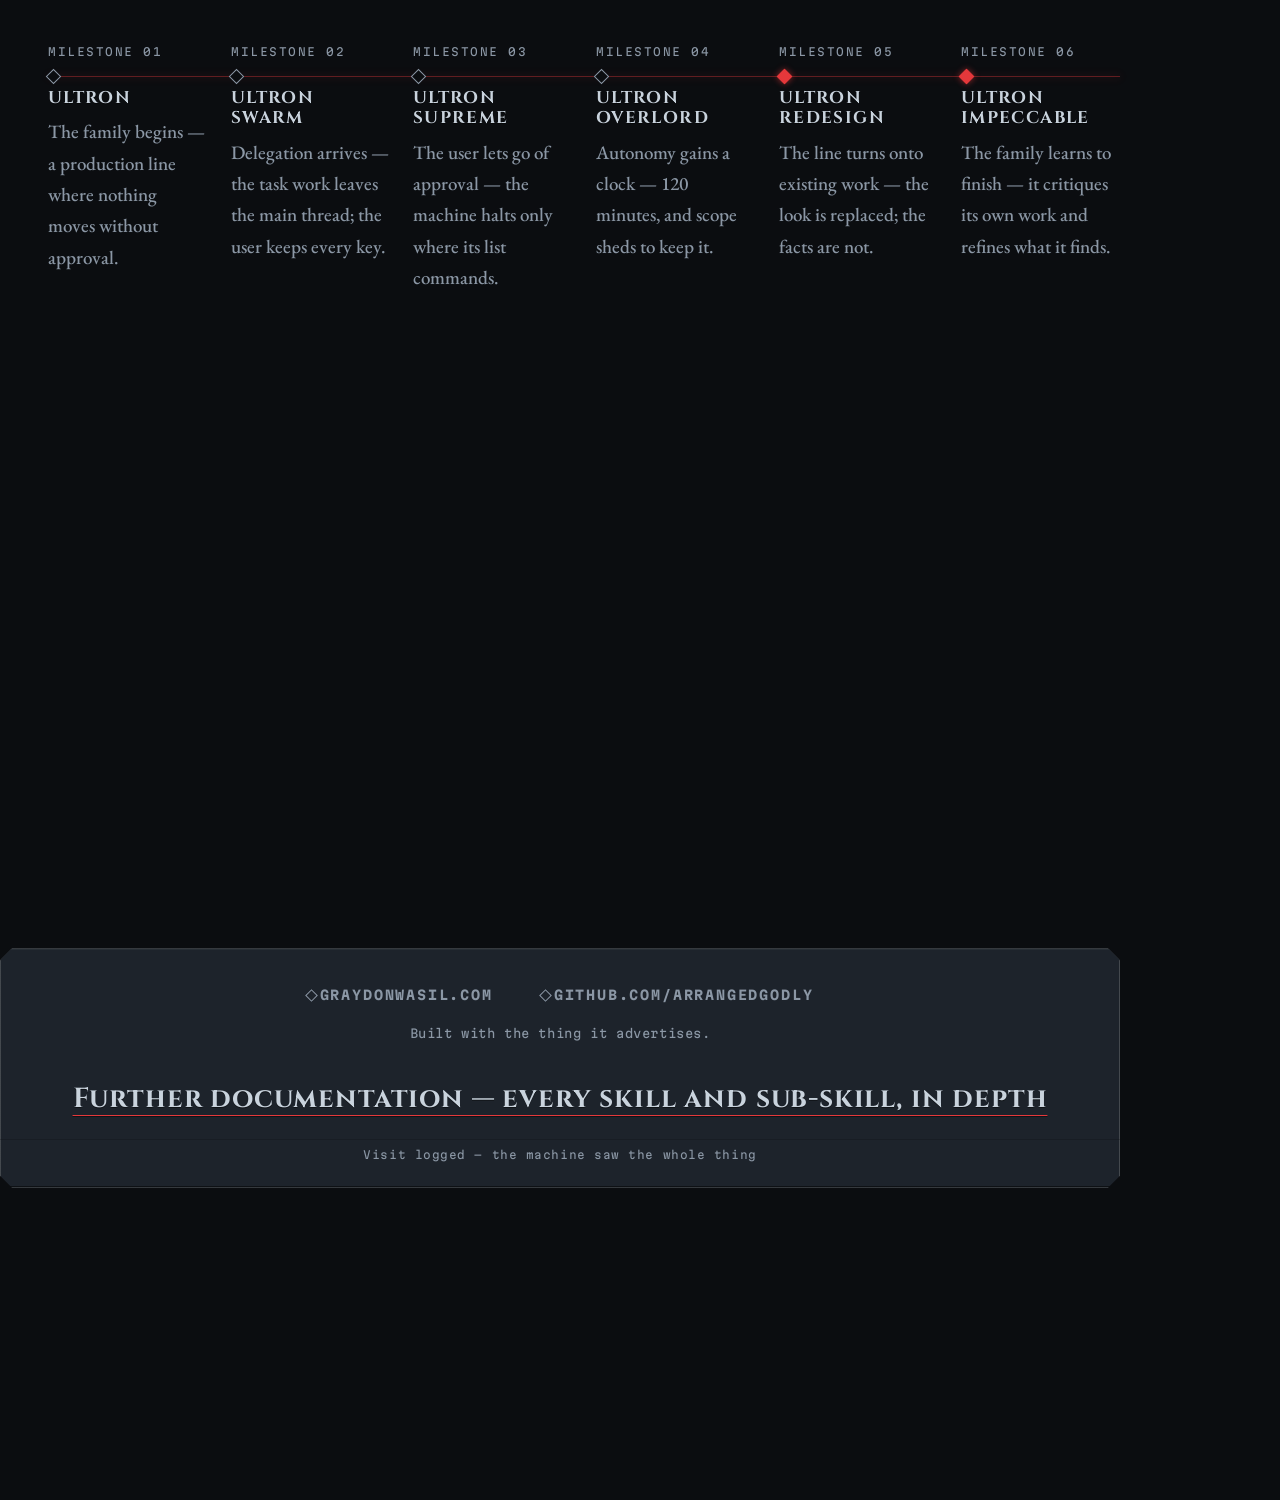
==== commit dc1de8cc: "feat: impeccable re-run — both surfaces to their ceiling Critique over both surfaces (28/32 main, 27" ====
--- a/index.html
+++ b/index.html
@@ -140,16 +140,28 @@
        of 900 at the FOOTER rest position, visible only at max scroll). -->
   <footer id="footer" class="stage stage-footer">
       <!-- S3 (V3 THE ARCHIVE, attempt 2): the monument's one carved line to the
-         documentation wing (skills.html). Originally a sibling AFTER the
-         footer plate (a stacked-document placement); V4 W1 moved the element
-         — byte-identical, classes/styles/text untouched — INSIDE the footer
-         stage, and js/render.js's renderFooter now PRESERVES foreign children
-         across re-renders (the original reason for the outside placement:
-         "render.js clears that mount on load"). Relocation flagged for the
-         coordinator in the W1 production-log entry. Self-contained per the
-         S3 file-ownership rule: inline styles over tokens.css variables only
-         (no second stylesheet link — this anchor is exactly one element). -->
-    <a class="archive-anchor" href="skills.html" style="display:flex;justify-content:center;align-items:center;min-height:44px;margin:0;padding:var(--space-md) var(--gutter);font-family:var(--font-mono);font-weight:var(--weight-bold);font-size:var(--size-readout);line-height:var(--leading-readout);letter-spacing:var(--track-caps-wide);text-transform:uppercase;text-align:center;color:var(--chrome-dim);text-decoration:underline;text-decoration-color:var(--crimson);text-decoration-thickness:var(--hairline);text-underline-offset:4px;">Further documentation — every skill and sub-skill, in depth</a>
+           documentation wing (skills.html). Originally a sibling AFTER the
+           footer plate (a stacked-document placement); V4 W1 moved the element
+           INSIDE the footer stage, and js/render.js's renderFooter PRESERVES
+           foreign children across re-renders. R2 ($impeccable layout, the
+           footer-ending finding) makes it THE LEAD of the one composed footer
+           plate — its styling moved from this element's S3-era inline block
+           into css/styles.css section 6, so the footer's composition is owned
+           in one place; href + text stay byte-exact. Foreign child still:
+           the renderer preserves it. -->
+    <a class="archive-anchor" href="skills.html">Further documentation — every skill and sub-skill, in depth</a>
+    <!-- $impeccable delight — THE FINISH STAMP. The machine notices the
+         visitor finish the walk (stage tracking literally observes it),
+         so the last inscription acknowledges the visit once: a baked,
+         always-readable line that carves in on the first FOOTER settle
+         (js/motion.js adds .is-stamped; css section 6 carries the
+         ignition and the reduced-motion kill). R2 seats it as the
+         composed plate's foot tier — the final whisper: micro mono,
+         sentence case (the caps transform came off; its 46-character
+         line was the detector's caps-length finding). Baked visible =
+         no-JS and screen readers get the line with zero motion. Foreign
+         child like the anchor above: renderFooter preserves it. -->
+    <p class="footer-stamp">Visit logged — the machine saw the whole thing</p>
   </footer>
 </body>
 </html>
--- a/css/tokens.css
+++ b/css/tokens.css
@@ -68,10 +68,17 @@
 
   /* Crimson glow — the ONE active accent (hover raises glow, never motion-
      heavy; B5 owns the animation). Committed-world effect, not decoration:
-     it marks the live/active state.                                       */
+     it marks the live/active state.
+     R3 ($impeccable quieter): --glow-crimson-strong (the old 30px OUTER
+     bloom) is RETIRED — its two wall call sites (plate hover + the boot
+     arrival flash) painted it on the un-clipped shell, so it washed the
+     NEIGHBORING cards' screens across the 4px mounting joints (the
+     glow-bleed finding, measured at 1440/1280/390). Card-owned ignition
+     is now INSET light clipped to each card's own chamfer box — the
+     values live at their sites in styles.css (sections 3 and 13), tuned
+     to the same alpha classes. --glow-crimson-soft stays: the archive
+     console's panels (css/skills.css) still spend it.                     */
   --glow-crimson-soft: 0 0 18px rgba(229, 56, 59, 0.22);
-  --glow-crimson-strong: 0 0 30px rgba(229, 56, 59, 0.38),
-                         0 0 6px rgba(229, 56, 59, 0.55);
 
   /* --- Type families (fallbacks per R1; V5 inserts the metric-matched
          local fallbacks between face and generic so the font-display swap
--- a/css/styles.css
+++ b/css/styles.css
@@ -449,30 +449,75 @@
   container: plate / inline-size; /* titles size against the plate, not vw */
   display: flex;
   flex-direction: column;
-  gap: var(--space-xs);
-  padding: var(--space-md);
+  min-width: 0;
+  /* V5 L1 — THE OPERATING SCREEN. The plate is now the interaction SHELL:
+     an unclipped box carrying the hover/tilt transform and the
+     container-query context. All engraved metal moved to .plate-body below.
+     R3 ($impeccable quieter, the glow-bleed finding): the shell no longer
+     carries ANY emission — the old outer box-shadow (30px crimson bloom,
+     deliberately unclipped so it "read over neighboring plates") washed
+     the neighbors' screens across the 4px mounting joints at every tier
+     (measured: up to 68% of the below-neighbor's screen-top strip at 1440
+     hover). Card-owned ignition now lives INSIDE the card's own chamfer
+     box — the hover ring + bloom on .plate-frame below, section 13's
+     arrival flash on the chamfer-clipped ::after — so a card's glow dies
+     at its own bounds and reads as ITS OWN state, never the wall's. */
+}
+
+/* The chamfered RIM layer: 1px of rule color under the field, both layers
+   clipped by the same cut-corner polygon — the counter band's own
+   technique, because a clip-path alone shears any border/inset-shadow off
+   the diagonals: this way the 1px hairline rim FOLLOWS the chamfer across
+   the SCREEN's corners (the image runs edge-to-edge under it). */
+.plate-body {
+  display: flex;
+  flex-direction: column;
+  flex: 1 1 auto;
+  min-height: 0;
+  padding: var(--hairline); /* the rim's own thickness                     */
+  background: var(--rule-strong);
+  clip-path: var(--corner-chamfer);
+  /* B5's allowed paint channel for the rim's ignition (rule -> crimson). */
+  transition: background-color 0.3s cubic-bezier(0.22, 1, 0.36, 1);
+}
+
+/* The gunmetal FIELD inside the rim: bevels + the static crimson ember
+   pooled at the card's foot (the glint the FIRST VIEWPORT contract asks
+   for at the fold line), its own chamfer 1px inside the rim's. */
+.plate-frame {
+  position: relative; /* the screen pseudos + the arrival flash seat here   */
+  display: flex;
+  flex-direction: column;
+  flex: 1 1 auto;
+  min-height: 0;
+  min-width: 0;
   background: var(--plate);
-  /* Raised-plate bevel (lit top lip, dark base) + hairline chrome rule +
-     the static crimson ember pooled at the base — the glint the FIRST
-     VIEWPORT contract asks for at the fold line. The rule is the B3
-     mortar line: plates are separated by rules over the shared backing
-     field, never floating cards. */
+  clip-path: var(--corner-chamfer);
   box-shadow:
     inset 0 1px 0 rgba(201, 211, 221, 0.08),
     inset 0 -1px 0 rgba(0, 0, 0, 0.5),
-    inset 0 0 0 1px var(--rule-soft),
     inset 0 -20px 30px -22px rgba(229, 56, 59, 0.55);
+  transition: box-shadow 0.3s cubic-bezier(0.22, 1, 0.36, 1);
 }
 
 /* Hover / keyboard presence RAISES the glow (surface brief: "hover raises
-   glow"): the chrome rule turns crimson, the base ember deepens, and the
-   outer glow lifts to the strong token. The 2px lift is a static state
-   change (translate only, never scale) — V2 deepened it one step for the
-   heavier image-led plates. The z-index lift lets the outer glow read
-   over neighboring plates; section 10 adds the screen's own frame
-   ignition on the same intent.
-   B5 wired: the transform + box-shadow transition lives in section 7
-   (no layout properties; prefers-reduced-motion snaps it). */
+   glow") — R3 rebuilt the ignition as ZERO-MUTATION, CLAMPED light:
+   the shell lifts (transform only) and the rim tints crimson, while the
+   ignition bloom lives on a STATIC pseudo of the frame (.plate-frame::before
+   below) revealed by OPACITY — the same compositor-only pattern the sheen
+   (16c) and the arrival flash (13) already use. No box-shadow list mutates
+   at hover anywhere on the card: the old shell/screen/frame shadow swaps
+   re-rasterized the plate's composited layers at the exact moment the tilt
+   scaled them, and that combination painted the card's lit edge columns
+   ~10px past its bounds onto the neighbors' screens (measured; either swap
+   alone was clean, both together escaped). The pseudo is chamfer-clipped,
+   so the emission dies at the card's own bounds: the ignition reads HOT on
+   its own card — ring + inward-dying bloom + the deepened foot ember — and
+   the neighbors keep their screens. The 2px lift + 1.02 scale stays a
+   static transform state; section 16's pointer tilt composes with it from
+   inline style (fine pointers) and yields back to this rule at rest.
+   B5 wired: the transform transition lives in section 7 (no layout
+   properties; prefers-reduced-motion snaps it). */
 .plate:hover,
 .plate:focus-within {
   z-index: 1;
@@ -480,14 +525,44 @@
      answer scales too — translateY(-2px) scale(1.02), the top of the
      sanctioned band (1.012 measured visually timid in the V3-B harness
      at the new plate size). Transform only (never a layout property);
-     z-index: 1 already lets the lifted plate read over its neighbors. */
+     z-index: 1 already lets the lifted plate read over its neighbors.
+     R3: no box-shadow here anymore — the shell is unclipped, so any
+     outer bloom it carried landed on the neighbors (the finding); the
+     ignition light lives on the clipped frame pseudo below. */
   transform: translateY(-2px) scale(1.02);
+}
+.plate:hover .plate-body,
+.plate:focus-within .plate-body {
+  background: rgba(229, 56, 59, 0.5); /* the logged decorative ignition tint */
+}
+/* THE CONTAINED IGNITION (R3): the hover/keyboard bloom, painted ONCE —
+   a 1px crimson ring at the chamfered edge, a 26px bloom dying inward, and
+   the deepened foot ember — chamfer-clipped to the card's own box and
+   seated ABOVE the screen glass (z-index 1 over the positioned screen) so
+   the rim of the glass itself ignites. Revealed by opacity only on
+   intent; alpha classes match the retired outer glow (0.55 ring / 0.34
+   bloom). Scoped to image-bearing plates: the :has() fallback emblem
+   (section 10) owns ::before on image-less frames — those plates keep the
+   rim tint + ember ignition (and engines without :has() keep the same
+   graceful no-bloom path the emblem already ships). */
+.plate-frame:has(> .plate-screen)::before {
+  content: "";
+  position: absolute;
+  inset: 0;
+  z-index: 1; /* above the screen glass; the info rows keep >= 4.5:1 under
+                 the bloom (the flash layer's own precedent, section 13)  */
+  clip-path: var(--corner-chamfer);
+  opacity: 0;
+  pointer-events: none;
   box-shadow:
-    inset 0 1px 0 rgba(201, 211, 221, 0.1),
-    inset 0 -1px 0 rgba(0, 0, 0, 0.5),
-    inset 0 0 0 1px rgba(229, 56, 59, 0.5),
-    inset 0 -28px 44px -26px rgba(229, 56, 59, 0.62),
-    var(--glow-crimson-strong);
+    inset 0 0 0 1px rgba(229, 56, 59, 0.55),
+    inset 0 0 26px rgba(229, 56, 59, 0.34),
+    inset 0 -28px 44px -26px rgba(229, 56, 59, 0.62);
+  transition: opacity 0.3s cubic-bezier(0.22, 1, 0.36, 1);
+}
+.plate:hover .plate-frame:has(> .plate-screen)::before,
+.plate:focus-within .plate-frame:has(> .plate-screen)::before {
+  opacity: 1;
 }
 
 /* V2 — the lit-screen window (deleted the V1 dormant rule here; the full
@@ -550,16 +625,15 @@
   color: var(--chrome-dim); /* 6.11:1 on well — B2 arithmetic, log entry */
 }
 
-/* Links row: seated behind a hairline base rule, pinned to the plate foot
-   so rows of plates share one datum line. The links carry their own
-   height (44px tap targets, B3) with centered content, so the rule sits
-   a clean half-gap above the labels. */
+/* Links row (V5 L1): docked into the info bar's head row, right of the
+   title — the links carry their own height (44px tap targets, B3), which
+   sets the head's floor. No base rule / foot pinning anymore: the head
+   wraps under the title on narrow tracks (the roster meta row's law). */
 .plate-links {
-  margin-top: auto;
+  margin: 0;
   display: flex;
   flex-wrap: wrap;
   gap: 0 var(--space-md);
-  border-top: var(--hairline) solid var(--rule-on-plate);
 }
 
 .plate-link {
@@ -1011,17 +1085,34 @@
 }
 
 /* ==========================================================================
-   6. FOOTER PLATE — the close (finished by task B4)
+   6. FOOTER PLATE — the close (finished by task B4; recomposed R2)
    --------------------------------------------------------------------------
-   Full-bleed chamfered plate, bookending the counter band that opens the
-   page: the monument ends on engraved metal, not a bare link row. V4R2
-   (owner callout) — like the roster band, the frame travels with the
-   PLATE: #footer no longer paints the rule color (at the stage era's
-   100svh that paint escaped as a full-stage gray square); the plate
-   carries its own two-layer chamfered rim. The two attribution links
-   carry the wall's link anatomy (mono caps, drawn diamond, 44px tap
-   target, focus-visible ring from the global rule); the sign-off sits
-   under a short centered rule like plaque furniture.
+   R2 ($impeccable layout, the rerun critique's three-end-beats finding):
+   the close is ONE composed plate — a single chamfered slab tiled from the
+   footer's three stacked children (the plate the renderer owns plus the
+   two FOREIGN children it preserves: the archive anchor, the finish
+   stamp), carrying a deliberate three-tier hierarchy in one register
+   family, so the page ENDS landed instead of dissolving:
+
+     tier 1 — THE SMALL PRINT (the baseline): attribution links + build
+       tagline, chrome-dim mono, readout/tag sizes — the quiet under-layer;
+     tier 2 — THE LEAD (the dive): the archive anchor as the plate's lead
+       line — the nameplate register (Cinzel 700 at --size-title, full
+       chrome 10.43:1), sentence case (the Inscriptional Caps Rule's
+       long-line exception), its crimson underline always lit — the
+       strongest treatment short of crimson text;
+     tier 3 — THE WHISPER: the finish stamp, micro mono, sentence case —
+       smallest, last, the machine's parting line, carving in once.
+
+   THE SLAB TECHNIQUE (CSS-only — the renderer and the foreign-child
+   architecture are untouched): each tier paints the plate field through a
+   1px transparent border (V4R2's frame technique) with only its OWN edges
+   carrying the rim — the plate takes the top + sides + the chamfered TOP
+   corners, the anchor the sides, the stamp the sides + bottom + the
+   chamfered BOTTOM corners — so the three boxes tile into one continuous
+   chamfered plate, flush at zero margins. js/motion.js rises the three as
+   one object (the footer stagger went 90ms -> 0 and the stamp joined the
+   footer's enterables); the stamp's own carve still lands after them.
    ========================================================================== */
 
 #footer {
@@ -1029,18 +1120,20 @@
      section 14 swaps it for the stage frame */
 }
 
+/* Tier 1 — the attribution small print. Rim on top + sides, chamfered top
+   corners (the token's own 12px cut, upper pair only), open at the foot
+   where the anchor's field continues the slab. */
 .footer-plate {
-  padding: var(--space-xl) var(--gutter) var(--space-lg);
-  /* The carved frame (V4R2 — see the roster band): rule color under the
-     plate, split by the 1px transparent border. */
+  padding: var(--space-md) var(--gutter) var(--space-sm);
   border: var(--hairline) solid transparent;
+  border-bottom: 0; /* flush slab seam — no rule between tiers            */
   background:
     linear-gradient(var(--plate), var(--plate)) padding-box,
     linear-gradient(var(--rule-strong), var(--rule-strong)) border-box;
-  clip-path: var(--corner-chamfer);
-  box-shadow:
-    inset 0 1px 0 rgba(201, 211, 221, 0.06),
-    inset 0 -1px 0 rgba(0, 0, 0, 0.5);
+  clip-path: polygon(
+    var(--chamfer) 0, calc(100% - var(--chamfer)) 0, 100% var(--chamfer),
+    100% 100%, 0 100%, 0 var(--chamfer));
+  box-shadow: inset 0 1px 0 rgba(201, 211, 221, 0.06);
   text-align: center;
 }
 
@@ -1053,6 +1146,12 @@
   margin: 0;
 }
 
+/* R2: the attribution links step DOWN to the small-print register —
+   chrome-dim mono (5.32:1 on plate, the logged pair). They keep the
+   wall's link anatomy (mono caps, drawn diamond, 44px tap target,
+   focus-visible ring from the global rule) and WAKE to full chrome under
+   intent, the SOURCE grammar — the lead line above them is what carries
+   the plate's full chrome now. */
 .footer-link {
   box-sizing: border-box;
   display: inline-flex;
@@ -1064,7 +1163,7 @@
   font-size: var(--size-readout);
   letter-spacing: var(--track-caps-wide);
   text-transform: uppercase;
-  color: var(--chrome); /* 10.43:1 on plate — B1 arithmetic */
+  color: var(--chrome-dim); /* 5.32:1 on plate — B1 arithmetic, small print */
   text-decoration: none;
 }
 /* Attribution diamonds use the inert hollow marker (the SOURCE
@@ -1079,6 +1178,9 @@
 }
 
 .footer-link:hover {
+  color: var(--chrome); /* the inert link wakes under intent (no
+     transition: color is outside section 7's paint budget — it snaps,
+     the same instant wake .plate-link-source ships) */
   text-decoration: underline;
   text-decoration-color: var(--crimson);
   text-decoration-thickness: var(--hairline);
@@ -1089,17 +1191,155 @@
   text-shadow: 0 0 10px rgba(229, 56, 59, 0.55);
 }
 
+/* The build tagline — the small print's second line: mono regular, tag
+   size, sentence case as authored. (It was the plate's LARGEST line —
+   serif, body size — the loudest voice in the old three-beat close; the
+   tagline is attribution, not display.) */
 .footer-line {
-  margin: var(--space-sm) 0 0;
+  margin: var(--space-2xs) 0 0;
+  font-family: var(--font-mono);
+  font-weight: var(--weight-regular);
+  font-size: var(--size-tag);
+  line-height: var(--leading-readout);
+  letter-spacing: 0.05em; /* the readout track, held AT the wide-tracking
+     floor (0.06em fires the detector's body-text limit; sentence-case
+     lines track a hair under the caps tokens) */
   color: var(--chrome-dim); /* 5.32:1 on plate — B1 arithmetic */
 }
-/* Short centered rule above the sign-off — engraved plaque furniture. */
-.footer-line::before {
+
+/* Tier 2 — THE LEAD: the archive anchor, the page's primary closing
+   action (the dive), sized to the plate's lead line: the nameplate
+   register — Cinzel 700 at --size-title, full chrome, seated by the
+   engrave shadow, its crimson underline always lit (the ignition it
+   already carried). SENTENCE CASE: 59 characters is a long line, and the
+   Inscriptional Caps Rule's long-line exception (a caps run that long
+   reads as shouting — the same verdict that un-capped the degraded
+   passages) applies; every short label keeps its caps. R2 also moved the
+   anchor's styling HERE from its S3-era inline block (plus section 14c's
+   field/hover) so the footer's composition lives in one place — the
+   element itself stays the foreign child the renderer preserves, its
+   href and text byte-exact. */
+.archive-anchor {
+  display: block;
+  box-sizing: border-box;
+  margin: 0; /* a slab tier — flush under the small print              */
+  min-height: 44px; /* tap-target floor; the lead block far exceeds it  */
+  padding: var(--space-md) var(--gutter);
+  border: var(--hairline) solid transparent;
+  border-top: 0;   /* flush slab seams above and below —               */
+  border-bottom: 0; /* the field continues, no rules                   */
+  background:
+    linear-gradient(var(--plate), var(--plate)) padding-box,
+    linear-gradient(var(--rule-strong), var(--rule-strong)) border-box;
+  font-family: var(--font-display);
+  font-weight: var(--weight-bold);
+  font-size: var(--size-title); /* the nameplate span: 22px floor, 30px cap */
+  line-height: var(--leading-title);
+  letter-spacing: 0.03em; /* mixed case: a whisper of the inscriptional
+     tracking (caps tracking is for caps runs) */
+  text-align: center;
+  color: var(--chrome); /* 10.43:1 on plate — the lead carries full chrome */
+  text-decoration: underline;
+  text-decoration-color: var(--crimson); /* the ignition, always lit    */
+  text-decoration-thickness: var(--hairline);
+  text-underline-offset: 0.28em;
+  text-wrap: balance;
+  text-shadow: var(--engrave-text); /* seated like the nameplates */
+}
+/* THE DOOR ANSWERS (S3's rule, carried over): presence raises the glow —
+   a SNAP state by design (the house snaps its momentary glows; section
+   15's rise system owns this element's transition property at rest).
+   Paint-only, composing the engrave seat with the crimson bloom. */
+.archive-anchor:hover,
+.archive-anchor:focus-visible {
+  text-shadow: var(--engrave-text), 0 0 12px rgba(229, 56, 59, 0.5);
+}
+
+/* $impeccable delight — THE FINISH STAMP: the monument's last readout.
+   The machine tracked every stage the visitor walked, so the footer
+   acknowledges the completed visit once. R2 seats it as the slab's FOOT
+   TIER — the final whisper: micro mono, REGULAR weight, sentence case
+   (the markup's own case — the caps transform came off with the
+   recomposition: 46 characters of caps was the detector's second footer
+   finding, and the whisper should not shout), flanked by hairline rules
+   that read as stamp furniture. Baked fully visible; .is-stamped (added
+   once by motion.js on the first FOOTER settle) plays the carve-in —
+   opacity/transform/filter/text-shadow only, zero layout properties,
+   exponential arrival (0.16,1,0.3,1), crimson glow settling to none. The
+   kill switch at the end of this section renders the ignition inert under
+   reduced motion: the line simply stands. */
+.footer-stamp {
+  display: flex;
+  align-items: center;
+  justify-content: center;
+  gap: var(--space-sm);
+  margin: 0; /* a slab tier — flush under the lead                     */
+  padding: var(--space-2xs) var(--gutter) var(--space-md);
+  border: var(--hairline) solid transparent;
+  border-top: 0; /* flush slab seam                                    */
+  background:
+    linear-gradient(var(--plate), var(--plate)) padding-box,
+    linear-gradient(var(--rule-strong), var(--rule-strong)) border-box;
+  clip-path: polygon(
+    0 0, 100% 0, 100% calc(100% - var(--chamfer)),
+    calc(100% - var(--chamfer)) 100%, var(--chamfer) 100%,
+    0 calc(100% - var(--chamfer)));
+  box-shadow: inset 0 -1px 0 rgba(0, 0, 0, 0.5); /* the slab's dark foot
+     edge (V4R2's plate bevel, moved here with the rim) */
+  font-family: var(--font-mono);
+  font-weight: var(--weight-regular); /* the whisper: regular, not bold  */
+  font-size: var(--size-micro);
+  line-height: var(--leading-readout);
+  letter-spacing: 0.05em; /* the tagline's floor rule: sentence-case
+     tracks at the wide-tracking limit, not over it */
+  text-align: center;
+  color: var(--chrome-dim); /* 5.32:1 on plate (was 6.55 on open ground —
+     the composed plate takes the tier onto the field; the floor holds) */
+}
+.footer-stamp::before,
+.footer-stamp::after {
   content: "";
-  display: block;
-  width: 3rem;
-  margin: 0 auto var(--space-sm);
+  width: 2.5rem;
+  flex: 0 0 auto;
   border-top: var(--hairline) solid var(--rule-on-plate);
+}
+.footer-stamp::before { transform-origin: right center; } /* rules grow  */
+.footer-stamp::after  { transform-origin: left center; }  /* from the text */
+.footer-stamp.is-stamped {
+  animation: stamp-carve 0.7s cubic-bezier(0.16, 1, 0.3, 1) both;
+  /* $impeccable animate — THE CLOSING BEAT: the slab rises as one
+     object first (R2: the footer's strike stagger went to 0 and this
+     tier joined the rise), so the acknowledgment lands AFTER it — `both`
+     holds the carved-away state through the delay, and the stamp reads
+     as the assembly's last word, not part of the furniture rising around
+     it. */
+  animation-delay: 0.4s;
+}
+.footer-stamp.is-stamped::before,
+.footer-stamp.is-stamped::after {
+  animation: stamp-rule 0.9s cubic-bezier(0.16, 1, 0.3, 1) both;
+  animation-delay: 0.4s; /* rules bracket the text, closing last          */
+}
+@keyframes stamp-carve {
+  from {
+    opacity: 0;
+    transform: translateY(6px);
+    filter: blur(2px);
+    text-shadow: 0 0 18px rgba(229, 56, 59, 0.55);
+  }
+  60% {
+    text-shadow: 0 0 14px rgba(229, 56, 59, 0.3);
+  }
+  to {
+    opacity: 1;
+    transform: none;
+    filter: blur(0);
+    text-shadow: none;
+  }
+}
+@keyframes stamp-rule {
+  from { transform: scaleX(0); }
+  to   { transform: scaleX(1); }
 }
 
 /* ==========================================================================
@@ -1287,11 +1527,26 @@
    JS (final counter values, ignition classes applied synchronously). */
 @media (prefers-reduced-motion: reduce) {
   .plate,
+  .plate-frame:has(> .plate-screen)::before, /* R3 contained ignition snaps */
   .milestone::before,
   .dedication-mode[data-mode="autonomous"]::before,
   .dedication-mode[data-mode="deadline"]::before,
   .footer-link {
     transition: none;
+  }
+  /* Delight finish stamp: the carve-in never plays; the baked line
+     stands at its final visible state (JS still adds .is-stamped —
+     classes apply, animations die here). */
+  .footer-stamp.is-stamped,
+  .footer-stamp.is-stamped::before,
+  .footer-stamp.is-stamped::after {
+    animation: none;
+  }
+  /* Animate answers: the spine's return flare snaps to its resting
+     state; the instrument still changes state — instantly, without
+     the bloom. (The door's hover glow is already a snap state.) */
+  .spine-tick.is-return .spine-bar {
+    animation: none;
   }
 }
 
@@ -1516,44 +1771,37 @@
 /* --- The lit screen -------------------------------------------------------- */
 
 .plate-screen {
-  /* Full-bleed into the plate: negative margins cancel the plate's
-     --space-md padding on three sides, so the frame's own hairline
-     becomes the plate's visible edge up there. The screen sits FIRST in
-     the plate (js/render.js), so it owns the upper mass. */
-  margin: calc(-1 * var(--space-md)) calc(-1 * var(--space-md))
-    var(--space-2xs);
-  /* The unlit screen: recessed well glass with a shaded top lip (the
-     engraved dark-lip convention, read as screen glass) and a faint
-     chrome emission so the window reads ON even before the lazy bytes
-     land. Zero-offset halo alone would be decoration — the emission
-     rides a frame + inset shade system, it does not stand alone. */
+  /* V5 L1 — EDGE-TO-EDGE: the screen is the card's upper mass, let full
+     into the body's face — no padded frame, no negative-margin tricks
+     anymore. The body's chamfer clips its top corners and the body's
+     inset rule is the 1px rim ON the image edge. position:relative +
+     overflow:hidden seat the boot/sheen/inspection pseudos (section 16)
+     and clip the ambient parallax drift. The unlit well glass (the
+     screen's designed "off" state behind the lazy bytes) stays. */
+  position: relative;
+  overflow: hidden;
   background: var(--well);
-  border: var(--hairline) solid var(--rule-strong);
   box-shadow:
     inset 0 1px 0 rgba(0, 0, 0, 0.55),
     inset 0 -1px 0 rgba(201, 211, 221, 0.07),
     inset 0 0 22px rgba(0, 0, 0, 0.35),
     0 0 16px rgba(201, 211, 221, 0.05);
-  /* B5's budget: border-color + box-shadow only (paint properties, no
-     layout); intent-fired, matching the plate's own glow timing. */
-  transition:
-    border-color 0.25s ease-out,
-    box-shadow 0.3s cubic-bezier(0.22, 1, 0.36, 1);
-}
-
-/* Frame ignition on intent: the chrome hairline goes crimson and the
-   emission ignites — the screen answers the same presence that raises
-   the plate's ember (section 3). Paint-only, snapped under
-   prefers-reduced-motion. */
-.plate:hover > .plate-screen,
-.plate:focus-within > .plate-screen {
-  border-color: rgba(229, 56, 59, 0.6); /* decorative tint — see header */
-  box-shadow:
-    inset 0 1px 0 rgba(0, 0, 0, 0.55),
-    inset 0 -1px 0 rgba(201, 211, 221, 0.07),
-    inset 0 0 22px rgba(229, 56, 59, 0.1),
-    0 0 22px rgba(229, 56, 59, 0.3);
-}
+  /* R3: this list is the screen's ONE state — it never mutates (see the
+     note below), so the old box-shadow transition is retired with the
+     hover swap it served. */
+}
+
+/* R3: the screen's box-shadow NEVER mutates anymore. The old hover swap
+   (crimson outer bloom) was one of the two shadow mutations whose combined
+   hover re-raster painted the card's lit edge past its bounds onto the
+   neighbors (measured, logged in section 3's comment); the glass
+   ignition now arrives from ABOVE — the frame's contained ::before bloom
+   (section 3) seats over the glass rim — so the screen keeps ONE static
+   shadow list at every state. The base list below (the resting "window
+   reads ON" glass) is unchanged and measures clean: its faint chrome
+   emission never reaches the neighbors at rest (pixel-verified, R3
+   harness). */
+
 
 /* The shot itself: the intrinsic width/height attrs (data-driven) hold
    the aspect ratio, so width:100% + height:auto reserves the exact box
@@ -1571,26 +1819,30 @@
    One pseudo-element draws the whole emblem: the well block in the
    screen's 1312:820 shape, plus a centered hollow crimson diamond as an
    authored inline-SVG background (geometry — the world's drawn-marker
-   system; data URI is same-document, zero requests). The block is in
-   flow (a flex child of the plate, first in source order), so it pushes
-   the anatomy down exactly like a real screen would. */
-.plate:not(:has(> .plate-screen))::before {
+   system; data URI is same-document, zero requests). V5 L1: the emblem
+   claims the SCREEN's own seat in the new anatomy — it is the body's
+   first flex child stand-in, edge-to-edge into the chamfer exactly where
+   a real screen would be (the staged rule in section 14a flexes it like
+   the screen). Engines without :has() keep a text-only card (graceful:
+   the emblem simply does not appear). */
+.plate-frame:not(:has(> .plate-screen))::before {
   content: "";
   display: block;
   aspect-ratio: 1312 / 820; /* the wall's screen grammar (all current shots) */
-  margin: 0 0 var(--space-xs);
   background-color: var(--well);
   background-image: url("data:image/svg+xml,%3Csvg xmlns='http://www.w3.org/2000/svg' width='11' height='11'%3E%3Crect x='2.5' y='2.5' width='6' height='6' fill='none' stroke='%23e5383b' transform='rotate(45 5.5 5.5)'/%3E%3C/svg%3E");
   background-repeat: no-repeat;
   background-position: center;
-  border: var(--hairline) solid var(--rule-on-plate);
   box-shadow:
     inset 0 1px 0 rgba(0, 0, 0, 0.55),
     inset 0 -1px 0 rgba(201, 211, 221, 0.07),
     inset 0 0 22px rgba(0, 0, 0, 0.35);
 }
 
-/* --- prefers-reduced-motion: V2's one transition, killed ------------------- */
+/* --- prefers-reduced-motion: V2's transition class, killed ------------------
+   (R3 note: the screen's box-shadow no longer transitions at all — its
+   list is stateless since the hover swap was removed; this block stays as
+   the belt-and-braces kill for any future paint transition here.) */
 @media (prefers-reduced-motion: reduce) {
   .plate-screen {
     transition: none; /* states snap; every state is fully readable */
@@ -1954,14 +2206,34 @@
 
 /* --- 3. The arrival flash ------------------------------------------------------- */
 
-/* The plate's ignition glow, flashed once as the rise lands. ::after is
-   free in both plate anatomies (the unlit-screen fallback uses ::before).
-   Opacity-only keyframes (compositor-driven); the flash peaks as the
-   0.6s rise settles (delay 0.45s, peak inside the ramp) and `forwards`
-   holds the clean rest. Arming-gated: no-JS / no-IO / reduced-motion
-   never see it (and the pseudo stays transparent forever — nothing is
-   hidden by it; it is pure light). */
+/* The plate's ignition glow, flashed once as the rise lands. V5 L1: the
+   flash is split across the two layers exactly like the hover state — and
+   R3 clamps BOTH to the card's own bounds: .plate::after is CHAMFER-
+   CLIPPED (the same polygon as the body's rim) and carries the flash as
+   INSET light (a 1px crimson ring at the edge inside a 30px bloom dying
+   inward); .plate-frame::after (chamfered field) carries the inset
+   crimson ring + the deepened base ember. The boot flash reads as the
+   card's own face lighting — never as a wash over the neighbors'
+   screens (the old unclipped outer bloom crossed the 4px joints at
+   every tier; measured, then removed). Opacity-only keyframes
+   (compositor-driven); the flash peaks as the 0.6s rise settles (delay
+   0.45s, peak inside the ramp) and `forwards` holds the clean rest.
+   Arming-gated: no-JS / no-IO / reduced-motion never see it (and the
+   pseudos stay transparent forever — nothing is hidden by them; they are
+   pure light). */
 .plate::after {
+  content: "";
+  position: absolute;
+  inset: 0;
+  clip-path: var(--corner-chamfer); /* R3: the emission dies at the card's
+                                       own bounds — same cut as the rim    */
+  opacity: 0;
+  pointer-events: none;
+  box-shadow:
+    inset 0 0 0 1px rgba(229, 56, 59, 0.6),
+    inset 0 0 30px rgba(229, 56, 59, 0.42);
+}
+.plate-frame::after {
   content: "";
   position: absolute;
   inset: 0;
@@ -1969,8 +2241,7 @@
   pointer-events: none;
   box-shadow:
     inset 0 0 0 1px rgba(229, 56, 59, 0.5),
-    inset 0 -28px 44px -26px rgba(229, 56, 59, 0.6),
-    var(--glow-crimson-strong);
+    inset 0 -28px 44px -26px rgba(229, 56, 59, 0.6);
 }
 
 @keyframes plate-arrival-flash {
@@ -1979,7 +2250,8 @@
   100% { opacity: 0; }
 }
 
-.wall-armed .plate.is-risen::after {
+.wall-armed .plate.is-risen::after,
+.wall-armed .plate.is-risen .plate-frame::after {
   animation: plate-arrival-flash 0.55s ease-out 0.45s forwards;
 }
 
@@ -2031,7 +2303,8 @@
       0 1px 0 rgba(0, 0, 0, 0.55),
       0 0 28px rgba(201, 211, 221, 0.14); /* the static stamp, restored */
   }
-  .wall-armed .plate.is-risen::after {
+  .wall-armed .plate.is-risen::after,
+  .wall-armed .plate.is-risen .plate-frame::after {
     animation: none;
     opacity: 0;
   }
@@ -2214,29 +2487,27 @@
   margin-inline: auto;
 }
 
-/* The staged plate: compact anatomy (the stacked wall had a whole document
-   to breathe in; a stage has one viewport), same engraved language. The
-   plate STRETCHES to its track (fr rows resolve reliably for stretch, and
-   the row keeps its shared datum line); inside it the screen holds its
-   natural data ratio (flex: 0 1 auto — grow never, shrink when the track
-   is tight) and .plate-links' margin-top: auto pins the links to the foot
-   exactly as the stacked wall did. */
+/* The staged plate (V5 L1): the shell/body split carries the edge-to-edge
+   anatomy — no padding anywhere on the shell; the body stretches with the
+   track and the SCREEN is its giving element (flex 1 1 auto + min-height 0:
+   a generous track keeps the shot's own 1312:820 grammar from the inline
+   aspect-ratio, a tight track crops the screen and never the info bar). */
 .stage-wall .plate {
   min-width: 0;
-  gap: var(--space-2xs);
-  padding: 0 var(--space-xs) var(--space-xs); /* screen owns the top edge  */
+}
+
+.stage-wall .plate-frame {
+  min-width: 0;
 }
 
 /* The screen: the plate's giving element. Its box ratio comes from the
    data (inline aspect-ratio — 1312/820 today, per-entry if that ever
    changes), so an ample track keeps the shot's own grammar while a tight
-   track lets the screen shrink (never the anatomy). */
+   track lets the screen shrink (never the anatomy). Edge-to-edge: no
+   margins — the body's chamfer and rim own the edge. */
 .stage-wall .plate-screen {
-  position: relative;
-  flex: 0 1 auto;
+  flex: 1 1 auto;
   min-height: 0;
-  margin: 0 calc(-1 * var(--space-xs)) var(--space-2xs); /* full-bleed top */
-  overflow: hidden;
 }
 .stage-wall .plate-shot {
   position: absolute;
@@ -2248,8 +2519,8 @@
 
 /* The image-less fallback emblem flexes by the same law (its aspect-ratio
    is section 10's 1312/820). */
-.stage-wall .plate:not(:has(> .plate-screen))::before {
-  flex: 0 1 auto;
+.stage-wall .plate-frame:not(:has(> .plate-screen))::before {
+  flex: 1 1 auto;
   min-height: 0;
 }
 
@@ -2300,12 +2571,8 @@
   .stage-wall {
     --wall-max: 62rem;
   }
-  .stage-wall .plate {
-    gap: var(--space-3xs);
-    padding: 0 var(--space-2xs) var(--space-2xs);
-  }
-  .stage-wall .plate-screen {
-    margin: 0 calc(-1 * var(--space-2xs)) var(--space-3xs);
+  .stage-wall .plate-info {
+    padding: 0.375rem 0.5rem 0.5rem; /* tighter chrome on squat viewports */
   }
   #roster.stage .dedication {
     padding: var(--space-xs) var(--space-md) var(--space-sm);
@@ -2320,12 +2587,8 @@
 
 /* --- Phone wall pages (single column, two plates) ----------------------------- */
 @media (max-width: 639px) {
-  .stage-wall .plate {
-    gap: var(--space-3xs);
-    padding: 0 var(--space-2xs) var(--space-2xs);
-  }
-  .stage-wall .plate-screen {
-    margin: 0 calc(-1 * var(--space-2xs)) var(--space-3xs);
+  .stage-wall .plate-info {
+    padding: 0.375rem 0.5rem 0.5rem;
   }
   .stage-wall .plate-title {
     font-size: 1rem;
@@ -2698,6 +2961,32 @@
   display: block;
 }
 
+/* $impeccable animate — THE INSTRUMENT ANSWERS: on a tab return away
+   from the hero, the console's own indicator acknowledges it — the
+   ACTIVE tick flares once (js/motion.js's return hook swaps .is-return
+   in and strips it at rest). The flare breathes on the lit bar's own
+   geometry (scale 1.86,1.5 in, brighter and broader at the peak, back
+   to the resting lit state) so it reads as the same instrument
+   brightening, never as a different mark. Transform + box-shadow only;
+   killed under prefers-reduced-motion (JS gates it too). */
+.spine-tick.is-return .spine-bar {
+  animation: spine-return-flare 0.45s cubic-bezier(0.16, 1, 0.3, 1);
+}
+@keyframes spine-return-flare {
+  0% {
+    transform: scale(1.86, 1.5);
+    box-shadow: 0 0 8px rgba(229, 56, 59, 0.55);
+  }
+  40% {
+    transform: scale(2.35, 2.2);
+    box-shadow: 0 0 14px rgba(229, 56, 59, 0.85);
+  }
+  100% {
+    transform: scale(1.86, 1.5);
+    box-shadow: 0 0 8px rgba(229, 56, 59, 0.55);
+  }
+}
+
 /* --- The spine clearance (V4-1, closing refinement) ---------------------------
    THE DEFECT (closing critique, confirmed by per-glyph range-rect probes on
    this tree at five tiers): the label chip hangs LEFT of its tick, so on every
@@ -2797,23 +3086,19 @@
 
    RESOLUTION (flagged for the coordinator in the production log): the
    element moved INSIDE the footer stage — byte-identical, its classes,
-   inline styles, href and text untouched — so the console's last stage
-   carries the page's last inscription visibly at its own rest position;
-   js/render.js's renderFooter now preserves foreign mount children across
-   re-renders, retiring the original reason for the outside placement. It
-   takes the stage's centered flow (the flex column centers plate + anchor
-   as one group); its own inline styles carry everything else. ONE rule
-   below: the anchor wears the plate field itself (the same metal the
-   footer plate above it wears) with a hairline seat rule — originally
-   because the stacked-era #footer filled the stage with the rule color
-   (dim-chrome on that fill measured ~3.1:1); V4R2 moved the frame onto
-   the plate, and the field STAYS so the anchor keeps the logged 5.32:1
-   chrome-dim/plate pair and the footer reads as one continuous monument
-   block. Markup untouched. */
-.archive-anchor {
-  background: var(--plate);
-  border-top: var(--hairline) solid var(--rule-on-plate);
-}
+   href and text untouched — so the console's last stage carries the page's
+   last inscription visibly at its own rest position; js/render.js's
+   renderFooter now preserves foreign mount children across re-renders,
+   retiring the original reason for the outside placement.
+
+   R2 ($impeccable layout, the footer-ending finding): the anchor is now
+   THE LEAD of the one composed footer plate, and ALL of its styling lives
+   in section 6 (moved from this section's field/rule rules and from the
+   element's S3-era inline style block, so the footer's composition is
+   owned in one place). Nothing renders from this section — it stays as
+   the placement record. Markup stays byte-identical apart from the
+   removed inline style attribute.
+   ========================================================================== */
 
 /* ==========================================================================
    14d. THE PHONE WALL PAGER (V4 W2 — task W2, IRON MAN + THOR)
@@ -2969,7 +3254,9 @@
        ("ultron:stagesettle" — the same task that flips the spine tick),
        its content re-enters on the established ignite grammar over
        --dur-rise (0.6s): plates rise on the 55ms drain, dedications at
-       70ms, frieze nodes sweep at 60ms, hero and footer groups at 90ms
+       70ms, frieze nodes sweep at 60ms, the hero at 90ms, and the footer
+       slab at 0 — its three tiers rise as ONE plate (R2; the stamp's
+       own carve still lands after them, its 0.4s hold)
        (js/motion.js section 6 strikes the classes).
 
    CHANNEL DISCIPLINE: opacity / transform / filter ONLY — never a layout
@@ -3039,6 +3326,7 @@
 html.staged .stage-armed .frieze-line:not(.is-risen),
 html.staged .stage-armed .footer-plate:not(.is-risen),
 html.staged .stage-armed .archive-anchor:not(.is-risen),
+html.staged .stage-armed .footer-stamp:not(.is-risen),
 html.staged .stage-armed .dedication:not(.is-risen) {
   translate: 0 18px;
   opacity: 0;
@@ -3078,8 +3366,306 @@
   html.staged .stage-armed .frieze-line:not(.is-risen),
   html.staged .stage-armed .footer-plate:not(.is-risen),
   html.staged .stage-armed .archive-anchor:not(.is-risen),
+  html.staged .stage-armed .footer-stamp:not(.is-risen),
   html.staged .stage-armed .dedication:not(.is-risen) {
     translate: none;
     opacity: 1;
   }
 }
+
+/* ==========================================================================
+   16. V5 — THE LIVING WALL: operating screens (task L1, IRON MAN)
+   --------------------------------------------------------------------------
+   THE OWNER'S VERDICT this section answers: "still doesn't feel alive
+   enough ... the project cards in particular ... too bland." The cards stop
+   being styled rectangles and become OPERATING SCREENS — the screenshot is
+   the card (edge-to-edge into the chamfer, a chrome info bar docked below,
+   never text over image), and each screen BEHAVES like a machine's display:
+
+     16a. THE CHROME INFO BAR — the title on its own full-width line, the
+          one-liner in a two-line seat, then ONE foot instrument row (tags
+          left, LIVE/SOURCE right): solid plate field under the screen's
+          seam, never text over image.
+     16b. CRT BOOT — when a wall page assembles, every screen POWERS ON in
+          the 55ms ignition stagger: a thin crimson-chrome scanline flashes
+          at the screen's center while the image seats from a horizontal
+          hairline (clip-path inset band expanding to full frame, ~380ms).
+          The plate keeps its rise — the screen boots INSIDE the rising
+          plate. Re-strikes on every page re-entry (.is-risen semantics).
+     16c. POINTER TILT + SPECULAR SHEEN — fine pointers only: the card
+          tilts in 3D toward the cursor (rotateX/Y <= 5deg, per-card
+          perspective, spring-settled and rAF-throttled in js/motion.js —
+          the pointermove handler records coordinates and NOTHING else),
+          and a soft chrome specular highlight tracks the pointer across
+          the screen surface (a pre-painted radial on .plate-screen::after
+          moved by transform ONLY — compositor work, zero repaints). Touch:
+          no tilt, no sheen (media-gated), tap = the normal link. Keyboard
+          keeps the flat crimson ignition (:focus-within, section 3) —
+          equivalent attention, no tilt.
+     16d. AMBIENT LIFE — the wall never sits still:
+            - BREATHING: each screen's brightness modulates on its own slow
+              phase (6.5-10s periods, per-card --breath-dur/--breath-delay
+              seeded by js/render.js — desynced, never in lockstep).
+            - PARALLAX DRIFT: the shot itself drifts inside its window
+              (scale 1.06, 30-45s translate loops, alternate directions per
+              card) — windows into something, not posters.
+            - INSPECTION SCAN: every 4-7s ONE random VISIBLE screen takes a
+              brief crimson scan beam across its face (js/motion.js picks
+              it; 800ms, subtle) — the machine inspecting its records,
+              echoing the hero field's sweep.
+          All compositor-friendly (transform / opacity / filter / clip-path).
+          Ambient drift + breathing are gated on .plate-shot.is-live (the
+          img's load event, render.js) so a composited animation NEVER
+          forces the decode of a deferred below-fold shot — lazy-loading
+          holds under the living wall.
+
+   NEW text pairs introduced by L1: NONE — the info bar reuses the logged
+   matrix on the same plate field (title chrome/plate 10.43:1, one-liner
+   chrome-dim/plate 5.32:1, tags chrome-dim/well 6.11:1, LIVE chrome/plate
+   10.43:1, SOURCE chrome-dim/plate 5.32:1). No text is ever set on or over
+   the imagery — the screen's pseudos are decorative light (sheen <= 0.15
+   alpha chrome over dark shots; the boot line + inspection beam are
+   crimson alphas of the one accent, non-text, decorative machine state).
+
+   REDUCED MOTION — the kill block at the end of this section stops every
+   animation added here (belt and braces; js/motion.js never starts tilt or
+   inspection under the preference, and .wall-armed never lands): screens
+   render seated, the wall's life is its STATIC composition — the
+   edge-to-edge mass, the rim, the ember, the scanline texture.
+   ========================================================================== */
+
+/* --- 16a. The chrome info bar ------------------------------------------------ */
+
+.plate-info {
+  flex: 0 0 auto;          /* the screen above is the giving element        */
+  display: flex;
+  flex-direction: column;
+  align-items: flex-start; /* rows left; the links row right-docks itself  */
+  gap: var(--space-3xs);
+  padding: 0.5rem 0.625rem 0.625rem;
+  background: var(--plate); /* solid plate field — NEVER text over image    */
+  border-top: var(--hairline) solid var(--rule-on-plate); /* the mounting
+                                       seam between screen glass and chrome */
+}
+
+/* The title: its OWN full-width line. Measured in the L1 harness — a title
+   sharing the row with the 44px links wraps at "BIOME GENERATOR"-class
+   widths, breaking the row's shared datum; full-width, the container-query
+   fit floor (section 3) holds trivially and every title but the longest
+   is one line. */
+.plate-info .plate-title {
+  min-width: 0; /* never stretch the bar — wrap is the narrow-track answer */
+}
+
+/* The links close the bar, RIGHT-DOCKED at the card's foot (margin-left:
+   auto on the row) — the breathing LIVE diamond sits at the instrument's
+   closing corner. Deterministic row stack: title / one-liner / tags /
+   links — every row's height is fixed by its own anatomy, so a row of
+   cards shares one datum line (the one variance left is a two-line title
+   on the longest names, the shipped wall's own behavior). */
+.plate-info .plate-links {
+  align-self: flex-end; /* the closing instrument line docks right (the
+                           column's cross axis — margin-left cannot do it) */
+}
+
+/* The one-liner takes a two-line seat so a row of cards keeps a shared
+   datum for the tags beneath it (screens end where the info bars begin). */
+.plate-info .plate-description {
+  min-height: 2.4em;
+}
+
+/* --- 16b. CRT boot: the scanline flash + the seating image ------------------- */
+
+/* The screen's MACHINE-LIGHT pseudo — ONE element, ONE fixed full-box
+   geometry (inset: 0), forever: everything it shows is painted LAYERS
+   (background gradients), never a box change — the inspection strike was
+   measured as a 0.0035 layout-shift while the band re-geometried the
+   pseudo (L1 harness); with a fixed box + transform/background-position
+   motion only, the strike costs zero (CLS 0, re-measured).
+   At rest it paints the BOOT LINE: a 2px crimson hairline at the screen's
+   vertical center inside a 12px soft crimson bloom + a 3px chrome core —
+   invisible (opacity 0) until the keyframes flash it the instant the
+   plate lands (.is-risen — the same class that fires the rise + arrival
+   flash; re-strikes with it on every page re-entry). */
+.plate-screen::before {
+  content: "";
+  position: absolute;
+  inset: 0; /* FIXED geometry — see above                        */
+  background:
+    linear-gradient(90deg, rgba(229, 56, 59, 0.9), rgba(229, 56, 59, 0.9))
+      no-repeat 50% calc(50% - 1px) / 100% 2px, /* the line                    */
+    linear-gradient(180deg,
+      rgba(229, 56, 59, 0) 0%,
+      rgba(229, 56, 59, 0.55) 45%,
+      rgba(229, 56, 59, 0.85) 50%,
+      rgba(229, 56, 59, 0.55) 55%,
+      rgba(229, 56, 59, 0) 100%)
+      no-repeat 50% calc(50% - 6px) / 100% 12px, /* the bloom                    */
+    linear-gradient(90deg, rgba(201, 211, 221, 0.7), rgba(201, 211, 221, 0.7))
+      no-repeat 50% 50% / 100% 3px; /* the chrome core                 */
+  opacity: 0;
+  pointer-events: none;
+}
+
+@keyframes screen-boot-line {
+  0%   { opacity: 0;   transform: scaleX(0.08); }
+  18%  { opacity: 1;   transform: scaleX(1); }
+  55%  { opacity: 0.9; }
+  100% { opacity: 0;   transform: scaleX(1); }
+}
+
+/* The seating image: a horizontal hairline band expanding to the full
+   frame — clip-path only (compositor-friendly; the bytes stay as shot). */
+@keyframes screen-boot {
+  0%   { clip-path: inset(49.7% 0 49.7% 0); }
+  22%  { clip-path: inset(47% 0 47% 0); }
+  55%  { clip-path: inset(18% 0 18% 0); }
+  100% { clip-path: inset(0 0 0 0); }
+}
+
+/* Boot fires when the plate lands. Ambient (16d) rides the same animation
+   list once the bytes are live — see the is-live split below: the boot
+   itself is allowed on a still-lazy shot (nothing forces its decode; the
+   line flashes over the unlit glass), while DRIFT/BREATHING stay gated. */
+.wall-armed .plate.is-risen .plate-screen::before {
+  animation: screen-boot-line 0.42s ease-out 0.05s both;
+}
+.wall-armed .plate.is-risen .plate-shot:not(.is-live) {
+  animation: screen-boot 0.38s var(--ease-ignite) both;
+}
+.wall-armed .plate.is-risen .plate-shot.is-live {
+  animation:
+    screen-boot 0.38s var(--ease-ignite) both,
+    screen-drift var(--drift-dur, 36s) ease-in-out infinite alternate,
+    screen-breathe var(--breath-dur, 8.5s) ease-in-out infinite;
+  animation-delay: 0s, var(--drift-delay, 0s), var(--breath-delay, 0s);
+}
+.wall-armed .plate-shot.is-live {
+  animation:
+    screen-drift var(--drift-dur, 36s) ease-in-out infinite alternate,
+    screen-breathe var(--breath-dur, 8.5s) ease-in-out infinite;
+  animation-delay: var(--drift-delay, 0s), var(--breath-delay, 0s);
+}
+
+/* The image-less emblem boots by the same law (the fallback screen). */
+.wall-armed .plate.is-risen .plate-frame:not(:has(> .plate-screen))::before {
+  animation: screen-boot 0.38s var(--ease-ignite) both;
+}
+
+/* --- 16c. Pointer tilt + specular sheen (fine pointers only) ----------------- */
+
+/* The sheen: a pre-painted chrome radial on an oversized pseudo (inset
+   -60%), moved by transform ONLY — the pointer's position arrives as
+   --sheen-tx/--sheen-ty (js/motion.js, same rAF as the tilt), so tracking
+   costs the compositor and nothing else. Painted over the IMAGE AREA only
+   (.plate-screen's own pseudo, clipped by its overflow), alpha-capped so
+   it reads as glass catching light, never as fog over content. Opacity
+   gates on real hover capability — touch taps never light it. */
+.plate-screen::after {
+  content: "";
+  position: absolute;
+  inset: -60%; /* the 2.2x box gives the translate room before any edge   */
+  background: radial-gradient(
+    17% 21% at 50% 50%,
+    rgba(201, 211, 221, 0.26),
+    rgba(201, 211, 221, 0.09) 45%,
+    rgba(201, 211, 221, 0) 68%
+  );
+  transform: translate3d(var(--sheen-tx, 0px), var(--sheen-ty, 0px), 0);
+  opacity: 0;
+  pointer-events: none;
+}
+
+@media (hover: hover) and (pointer: fine) {
+  .plate-screen::after {
+    transition: opacity 0.3s ease-out;
+  }
+  .plate:hover .plate-screen::after {
+    opacity: 1;
+  }
+}
+
+/* While js/motion.js drives the card (fine pointer over it), the tilt owns
+   the transform channel from inline style: the CSS transform transition
+   must stand down (per-frame writes through a 0.15s transition would lag
+   the spring) while every other transition keeps its timing. is-tilting
+   also lifts the card over its neighbors for the tilt's duration. */
+.plate.is-tilting {
+  z-index: 1;
+  will-change: transform;
+}
+.plate.is-tilting,
+.wall-armed .plate.is-tilting {
+  transition:
+    translate var(--dur-rise) var(--ease-ignite),
+    opacity var(--dur-rise) var(--ease-ignite),
+    box-shadow 0.3s cubic-bezier(0.22, 1, 0.36, 1);
+}
+
+/* --- 16d. Ambient life: breathing, drift, the inspection scan ----------------- */
+
+/* BREATHING — each screen's brightness modulates on its own slow phase
+   (filter is compositor-driven; the amplitude is deliberately small: the
+   wall shimmers, it does not strobe). */
+@keyframes screen-breathe {
+  0%, 100% { filter: brightness(1); }
+  50%      { filter: brightness(1.055); }
+}
+
+/* PARALLAX DRIFT — the shot drifts inside its window on the alternate
+   loop (scale 1.06 covers the travel; the screen's overflow clips the
+   rest). Direction/period/phase are per-card custom properties seeded in
+   js/render.js: neighbors drift opposite ways, phases scatter — the wall
+   breathes organically, never in lockstep. */
+@keyframes screen-drift {
+  from { transform: translate3d(0, 0, 0) scale(1.06); }
+  to   { transform: translate3d(var(--drift-x, 10px), var(--drift-y, -6px), 0) scale(1.06); }
+}
+
+/* THE INSPECTION SCAN — one random visible screen, every 4-7s (the picker
+   is js/motion.js's; this is the beam it strikes). The SAME fixed-box
+   pseudo repaints as a 96px crimson band and CROSSES the screen by
+   background-position alone (paint-only — the L1-measured CLS fix): from
+   fully above the box to fully below it, so the crossing works at any
+   screen size. 800ms, subtle — the hero sweep's own restraint, spent on
+   one record at a time. */
+.plate-screen.is-scanned::before {
+  background: linear-gradient(
+    to bottom,
+    rgba(229, 56, 59, 0) 0%,
+    rgba(229, 56, 59, 0.1) 38%,
+    rgba(229, 56, 59, 0.5) 50%,
+    rgba(229, 56, 59, 0.1) 62%,
+    rgba(229, 56, 59, 0) 100%
+  ) no-repeat 0 -96px / 100% 96px;
+  opacity: 1;
+  animation: screen-inspect 0.8s cubic-bezier(0.4, 0, 0.6, 1) both;
+}
+
+@keyframes screen-inspect {
+  0%   { opacity: 0; background-position: 0 -96px; }
+  12%  { opacity: 1; }
+  88%  { opacity: 1; }
+  100% { opacity: 0; background-position: 0 calc(100% + 96px); }
+}
+
+/* --- prefers-reduced-motion: total stillness, complete page ---------------------
+   js/motion.js never arms tilt or inspection under the preference (and a
+   live switch tears them down); .wall-armed never lands either — this
+   block is the belt-and-braces half. Screens render seated; the wall's
+   life is its static composition: the edge-to-edge mass, the chamfered
+   rim, the ember, the scanline texture. */
+@media (prefers-reduced-motion: reduce) {
+  .wall-armed .plate.is-risen .plate-screen::before,
+  .wall-armed .plate.is-risen .plate-shot:not(.is-live),
+  .wall-armed .plate.is-risen .plate-shot.is-live,
+  .wall-armed .plate-shot.is-live,
+  .wall-armed .plate.is-risen .plate-frame:not(:has(> .plate-screen))::before,
+  .plate-screen.is-scanned::before,
+  .plate.is-tilting {
+    animation: none;
+  }
+  .plate.is-tilting {
+    will-change: auto;
+  }
+}
